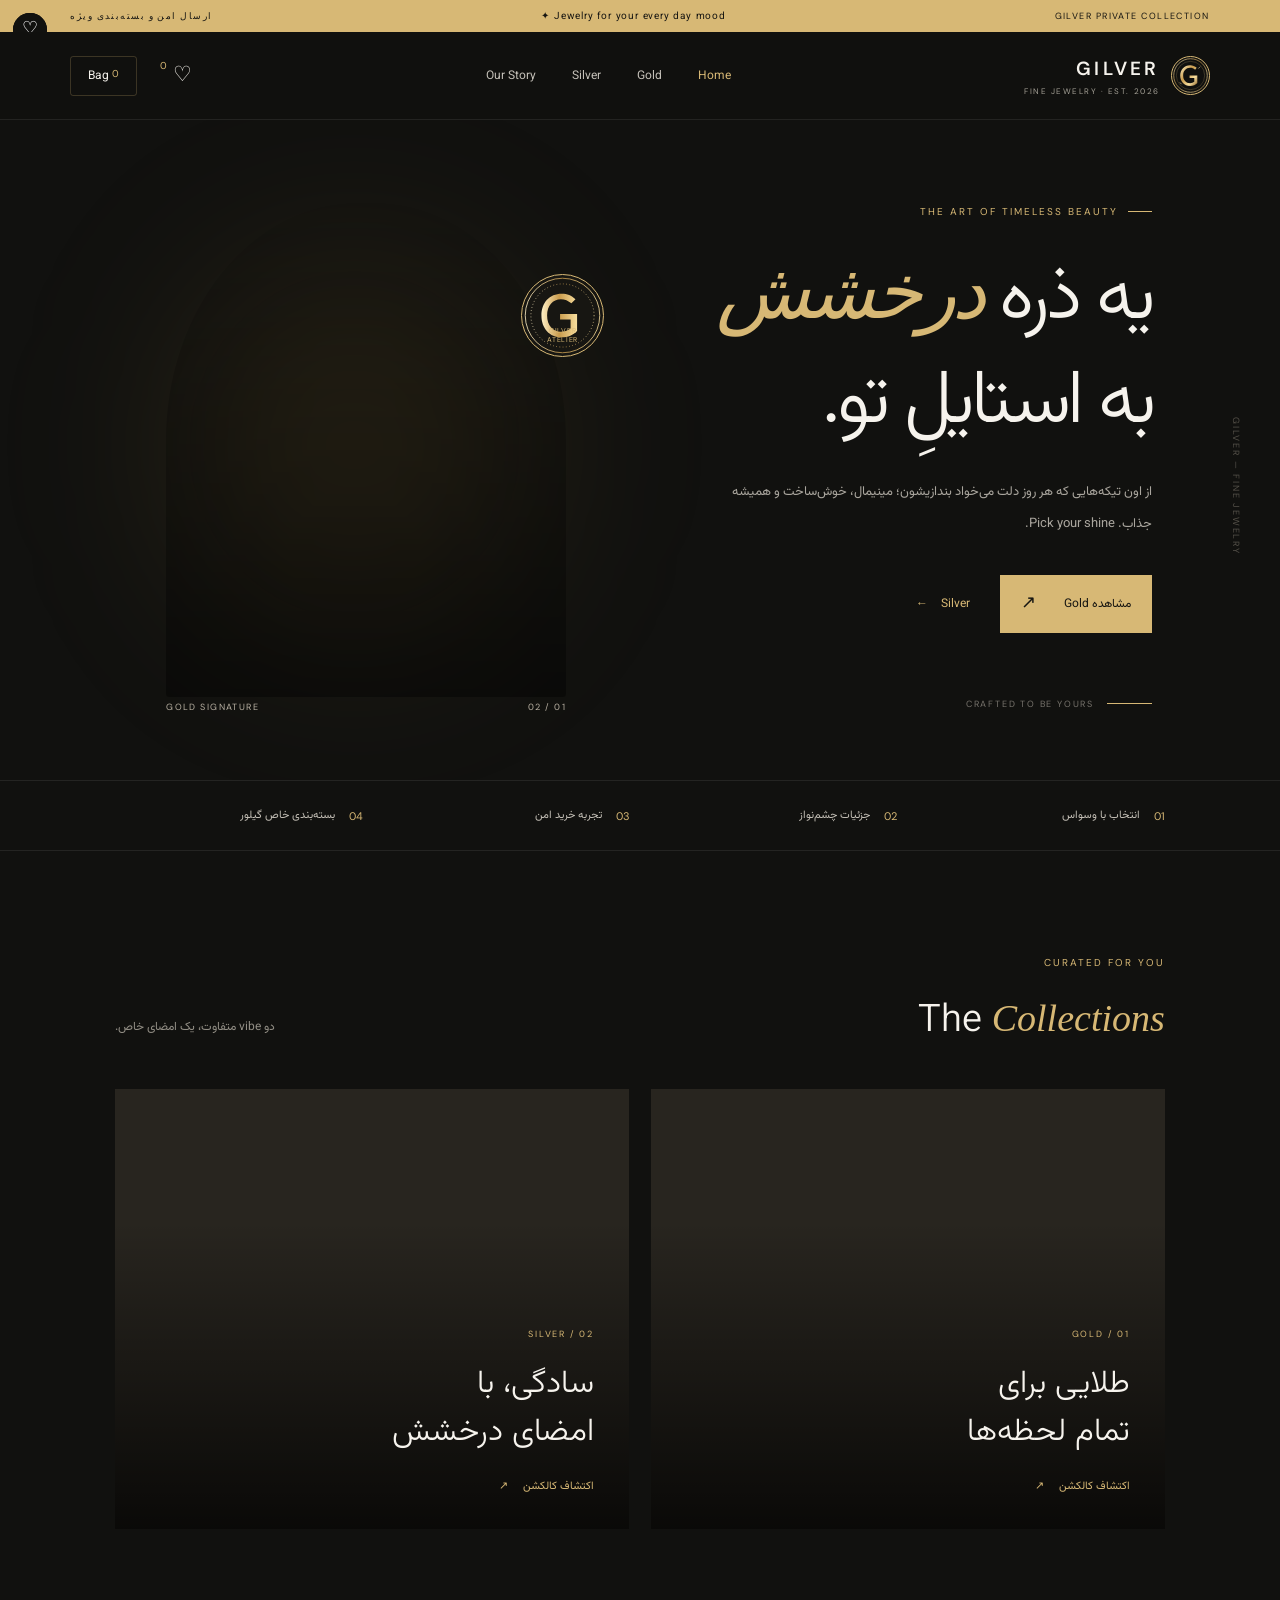
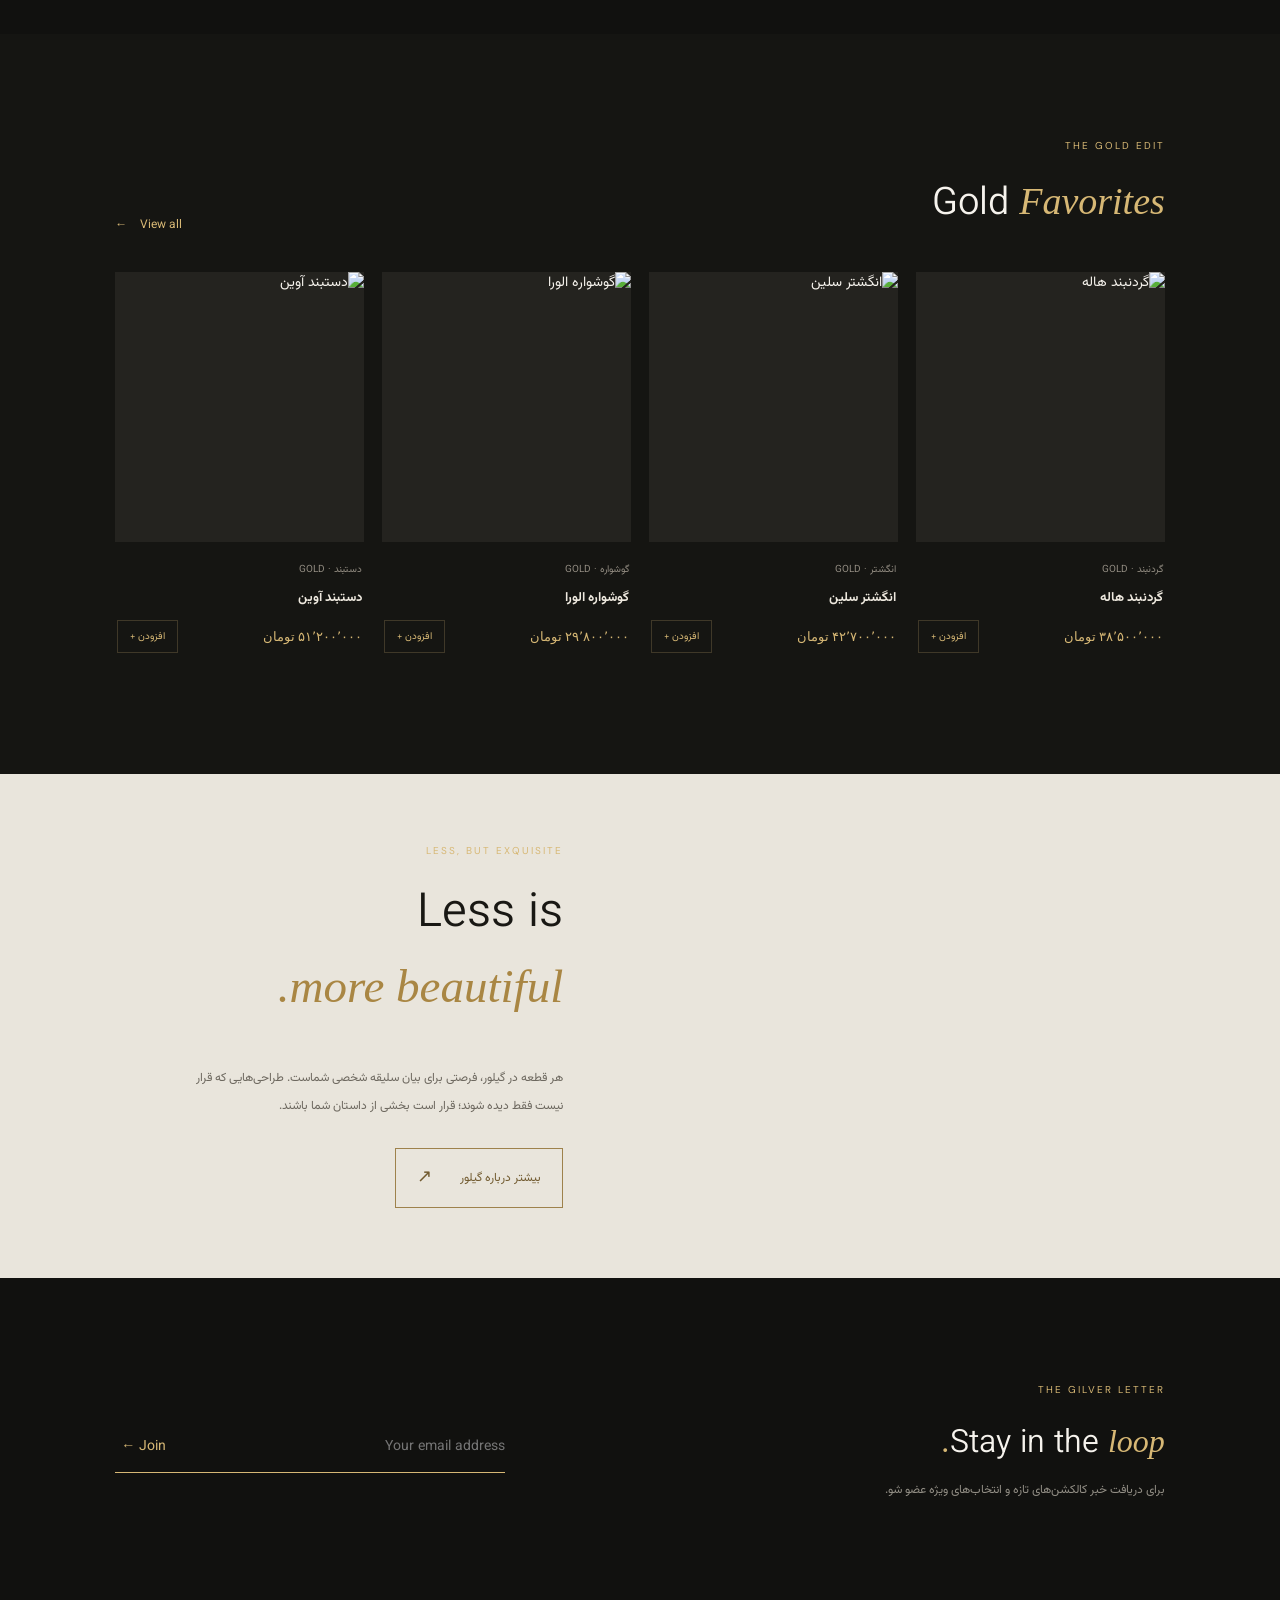
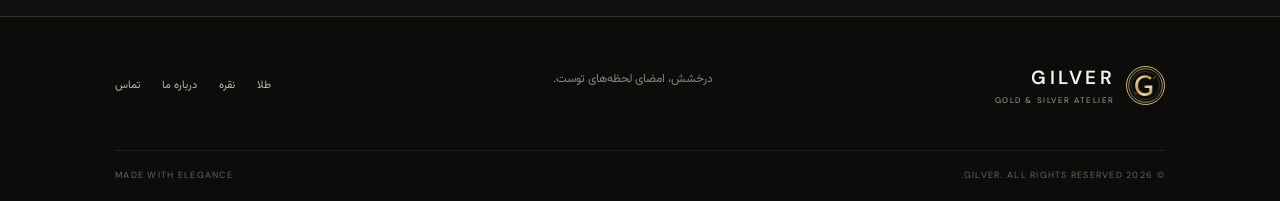
==== index.html @ 7a051d33 "Refresh GILVER UI with Apple-inspired bilingual design and custom SVG identity" ====
<!doctype html>
<html lang="fa" dir="rtl">
<head><meta charset="UTF-8"><meta name="viewport" content="width=device-width, initial-scale=1.0"><meta name="theme-color" content="#10100f"><title>GILVER — Luxury Jewelry</title><link rel="preconnect" href="https://fonts.googleapis.com"><link rel="preconnect" href="https://fonts.gstatic.com" crossorigin><link href="https://fonts.googleapis.com/css2?family=DM+Sans:wght@400;500;600;700&family=Vazirmatn:wght@300;400;500;600;700;800&display=swap" rel="stylesheet"><link rel="stylesheet" href="assets/css/style.css"><script defer src="assets/js/app.js"></script></head>
<body class="home-page">
<div class="announcement"><span>GILVER PRIVATE COLLECTION</span><span>Jewelry for your every day mood ✦</span><span>ارسال امن و بسته‌بندی ویژه</span></div>
<header class="site-header"><a class="brand" href="index.html"><span class="brand-mark" aria-label="Gilver emblem"><svg viewBox="0 0 64 64" role="img" aria-hidden="true"><defs><linearGradient id="g-metal" x1="0" y1="0" x2="1" y2="1"><stop offset="0" stop-color="#fff0c6"/><stop offset=".42" stop-color="#c99b4c"/><stop offset=".72" stop-color="#f8df9f"/><stop offset="1" stop-color="#8e6529"/></linearGradient></defs><circle cx="32" cy="32" r="29" fill="none" stroke="url(#g-metal)" stroke-width="1.15"/><circle cx="32" cy="32" r="24.5" fill="none" stroke="url(#g-metal)" stroke-width=".45" opacity=".8"/><path d="M42.7 18.7c-3.1-3.1-7-4.6-11.4-4.6-10 0-17.1 7.5-17.1 18s7.1 18 17.1 18c5.2 0 9.4-1.7 12.5-5.1V31.8H30.4v4.4h8.2v6.8c-2 1.6-4.4 2.4-7.2 2.4-7.1 0-12.1-5.4-12.1-13.3s5-13.4 12.1-13.4c3.2 0 6.1 1.1 8.5 3.4z" fill="url(#g-metal)"/><path d="M46 19.5l2.2-2.2M14 44.5l2.2 2.2" stroke="#f7e2b2" stroke-width="1" stroke-linecap="round"/></svg></span><span>GILVER<small>FINE JEWELRY · EST. 2026</small></span></a><button class="menu-toggle" aria-label="باز کردن منو" aria-expanded="false"><i></i><i></i></button><nav class="main-nav"><a class="active" href="index.html">Home</a><a href="gold.html">Gold</a><a href="silver.html">Silver</a><a href="about.html">Our Story</a></nav><div class="header-actions"><a class="icon-link" href="wishlist.html" aria-label="Saved">♡ <span class="count" data-wishlist-count>0</span></a><a class="bag-link" href="cart.html">Bag <span class="count" data-cart-count>0</span></a></div></header>
<main>
<section class="hero"><div class="hero-copy reveal"><p class="eyebrow"><span></span> THE ART OF TIMELESS BEAUTY</p><h1>یه ذره <em>درخشش</em><br>به استایلِ تو.</h1><p class="hero-lead">از اون تیکه‌هایی که هر روز دلت می‌خواد بندازیشون؛ مینیمال، خوش‌ساخت و همیشه جذاب. Pick your shine.</p><div class="hero-actions"><a class="button button-gold" href="gold.html">مشاهده Gold <span>↗</span></a><a class="text-link" href="silver.html">Silver <span>←</span></a></div><div class="hero-note"><span class="note-line"></span><span>CRAFTED TO BE YOURS</span></div></div><div class="hero-art"><div class="hero-glow"></div><div class="hero-image" role="img" aria-label="گردنبند طلای ظریف روی پس‌زمینه لوکس"></div><div class="hero-stamp"><svg viewBox="0 0 100 100" aria-hidden="true"><defs><linearGradient id="stampGold"><stop stop-color="#fff0c6"/><stop offset=".5" stop-color="#c99b4c"/><stop offset="1" stop-color="#f8df9f"/></linearGradient></defs><circle cx="50" cy="50" r="46" fill="none" stroke="url(#stampGold)"/><circle cx="50" cy="50" r="39" fill="none" stroke="url(#stampGold)" stroke-dasharray="1 3"/><path d="M66 30c-5-5-10-7-17-7-15 0-25 11-25 27s10 27 25 27c8 0 14-3 19-8V48H47v7h13v11c-4 3-8 4-12 4-10 0-17-8-17-20s7-20 17-20c5 0 9 2 13 5z" fill="url(#stampGold)"/></svg><small>GILVER<br>ATELIER</small></div><div class="hero-caption"><span>01 / 02</span><span>GOLD SIGNATURE</span></div></div><div class="hero-vertical">GILVER — FINE JEWELRY</div></section>
<section class="trust-strip"><div><b>01</b><span>انتخاب با وسواس</span></div><div><b>02</b><span>جزئیات چشم‌نواز</span></div><div><b>03</b><span>تجربه خرید امن</span></div><div><b>04</b><span>بسته‌بندی خاص گیلور</span></div></section>
<section class="section collection-section"><div class="section-heading reveal"><div><p class="eyebrow">CURATED FOR YOU</p><h2>The <em>Collections</em></h2></div><p>دو vibe متفاوت، یک امضای خاص.</p></div><div class="collection-grid"><a class="collection-card gold-card reveal" href="gold.html"><div class="collection-photo gold-photo"></div><div class="collection-overlay"><span>01 / GOLD</span><h3>طلایی برای<br>تمام لحظه‌ها</h3><b>اکتشاف کالکشن <i>↗</i></b></div></a><a class="collection-card silver-card reveal" href="silver.html"><div class="collection-photo silver-photo"></div><div class="collection-overlay"><span>02 / SILVER</span><h3>سادگی، با<br>امضای درخشش</h3><b>اکتشاف کالکشن <i>↗</i></b></div></a></div></section>
<section class="section featured-section"><div class="section-heading reveal"><div><p class="eyebrow">THE GOLD EDIT</p><h2>Gold <em>Favorites</em></h2></div><a class="text-link" href="gold.html">View all <span>←</span></a></div><div class="product-grid" data-featured-products></div></section>
<section class="editorial"><div class="editorial-image"></div><div class="editorial-copy reveal"><p class="eyebrow">LESS, BUT EXQUISITE</p><h2>Less is<br><em>more beautiful.</em></h2><p>هر قطعه در گیلور، فرصتی برای بیان سلیقه شخصی شماست. طراحی‌هایی که قرار نیست فقط دیده شوند؛ قرار است بخشی از داستان شما باشند.</p><a class="button button-outline" href="about.html">بیشتر درباره گیلور <span>↗</span></a></div></section>
<section class="newsletter section"><div><p class="eyebrow">THE GILVER LETTER</p><h2>Stay in the <em>loop.</em></h2><p>برای دریافت خبر کالکشن‌های تازه و انتخاب‌های ویژه عضو شو.</p></div><form class="newsletter-form"><input type="email" placeholder="Your email address" aria-label="ایمیل شما" required><button type="submit">Join <span>←</span></button></form></section>
</main><footer class="site-footer"><div class="footer-main"><a class="brand footer-brand" href="index.html"><span class="brand-mark" aria-label="Gilver emblem"><svg viewBox="0 0 64 64" role="img" aria-hidden="true"><defs><linearGradient id="g-metal" x1="0" y1="0" x2="1" y2="1"><stop offset="0" stop-color="#fff0c6"/><stop offset=".42" stop-color="#c99b4c"/><stop offset=".72" stop-color="#f8df9f"/><stop offset="1" stop-color="#8e6529"/></linearGradient></defs><circle cx="32" cy="32" r="29" fill="none" stroke="url(#g-metal)" stroke-width="1.15"/><circle cx="32" cy="32" r="24.5" fill="none" stroke="url(#g-metal)" stroke-width=".45" opacity=".8"/><path d="M42.7 18.7c-3.1-3.1-7-4.6-11.4-4.6-10 0-17.1 7.5-17.1 18s7.1 18 17.1 18c5.2 0 9.4-1.7 12.5-5.1V31.8H30.4v4.4h8.2v6.8c-2 1.6-4.4 2.4-7.2 2.4-7.1 0-12.1-5.4-12.1-13.3s5-13.4 12.1-13.4c3.2 0 6.1 1.1 8.5 3.4z" fill="url(#g-metal)"/><path d="M46 19.5l2.2-2.2M14 44.5l2.2 2.2" stroke="#f7e2b2" stroke-width="1" stroke-linecap="round"/></svg></span><span>GILVER<small>GOLD & SILVER ATELIER</small></span></a><p>درخشش، امضای لحظه‌های توست.</p><div class="footer-links"><a href="gold.html">طلا</a><a href="silver.html">نقره</a><a href="about.html">درباره ما</a><a href="contact.html">تماس</a></div></div><div class="footer-bottom"><span>© 2026 GILVER. ALL RIGHTS RESERVED.</span><span>MADE WITH ELEGANCE</span></div></footer><div class="toast" role="status" aria-live="polite"></div></body></html>
---- assets/css/style.css ----
:root{--ink:#11110f;--ink2:#1b1b18;--gold:#d7b875;--gold2:#f0dba8;--cream:#f6f3ed;--muted:#a5a197;--line:rgba(215,184,117,.22);--silver:#c6ccd1;--serif:Georgia,'Times New Roman',serif}*{box-sizing:border-box}html{scroll-behavior:smooth}body{margin:0;background:var(--ink);color:var(--cream);font-family:'Vazirmatn',sans-serif;font-size:14px;font-weight:400}a{color:inherit;text-decoration:none}button,input{font:inherit}.announcement{height:32px;background:#d7b875;color:#171612;display:flex;justify-content:space-between;align-items:center;padding:0 5.5%;font-size:10px;letter-spacing:.08em}.announcement span:first-child,.announcement span:last-child{font-family:'DM Sans',sans-serif;font-size:9px;letter-spacing:.16em}.site-header{height:88px;padding:0 5.5%;display:flex;align-items:center;justify-content:space-between;border-bottom:1px solid rgba(255,255,255,.08);position:relative;z-index:20;background:rgba(17,17,15,.92);backdrop-filter:blur(20px)}.brand{display:flex;align-items:center;gap:11px;font:600 19px 'DM Sans',sans-serif;letter-spacing:.17em}.brand small{display:block;font:8px 'DM Sans',sans-serif;letter-spacing:.19em;color:var(--muted);margin-top:5px}.brand-mark{width:39px;height:39px;border:1px solid var(--gold);display:grid;place-items:center;color:var(--gold);font:italic 27px var(--serif);border-radius:50%}.main-nav{display:flex;gap:36px;color:#c5c1b9;font-size:12px}.main-nav a{transition:.25s}.main-nav a:hover,.main-nav a.active{color:var(--gold)}.header-actions{display:flex;align-items:center;gap:23px;font-size:12px}.icon-link{font-size:21px}.count{font:10px 'DM Sans';color:var(--gold);vertical-align:top}.bag-link{border:1px solid var(--line);padding:10px 17px;border-radius:3px}.menu-toggle{display:none;background:none;border:0;color:white}.hero{min-height:660px;padding:70px 10% 55px;display:grid;grid-template-columns:1fr 1fr;align-items:center;gap:7%;position:relative;overflow:hidden}.hero-copy{max-width:490px;z-index:2}.eyebrow{font:10px 'DM Sans',sans-serif;letter-spacing:.2em;color:var(--gold);display:flex;align-items:center;gap:10px;margin:0 0 23px}.eyebrow span{width:24px;height:1px;background:var(--gold)}h1,h2,h3,p{margin-top:0}.hero h1{font-size:clamp(48px,6vw,82px);line-height:1.35;font-weight:300;letter-spacing:-.05em;margin:0 0 22px}.hero h1 em,h2 em{font-family:var(--serif);font-weight:400;color:var(--gold);font-style:italic}.hero-lead{color:#aaa69e;line-height:2.4;max-width:420px;font-size:13px}.hero-actions{display:flex;align-items:center;gap:30px;margin-top:35px}.button{display:inline-flex;align-items:center;gap:28px;padding:15px 21px;font-size:12px;transition:.3s}.button span{font-size:18px}.button-gold{background:var(--gold);color:#171612}.button-gold:hover{background:var(--gold2);transform:translateY(-3px)}.text-link{color:var(--gold);font-size:12px;display:inline-flex;gap:13px;align-items:center}.hero-note{display:flex;align-items:center;gap:13px;color:#77736c;font:9px 'DM Sans';letter-spacing:.2em;margin-top:65px}.note-line{width:45px;height:1px;background:var(--gold)}.hero-art{height:510px;position:relative}.hero-glow{position:absolute;width:75%;height:75%;border-radius:50%;background:rgba(192,151,75,.13);filter:blur(90px);top:10%;left:10%}.hero-image{position:absolute;inset:0 8% 3% 8%;background:linear-gradient(180deg,rgba(0,0,0,.05),rgba(0,0,0,.4)),url('https://images.unsplash.com/photo-1617038220319-276d3cfab638?auto=format&fit=crop&w=1100&q=88') center/cover;border-radius:48% 48% 3px 3px;filter:saturate(.8)}.hero-stamp{position:absolute;right:0;top:14%;width:83px;height:83px;border:1px solid var(--gold);border-radius:50%;display:grid;place-items:center;background:#171612;color:var(--gold);font:italic 30px var(--serif)}.hero-stamp small{font:7px 'DM Sans';letter-spacing:.1em;text-align:center;position:absolute;bottom:12px}.hero-caption{position:absolute;bottom:0;left:8%;right:8%;display:flex;justify-content:space-between;color:#b9b1a3;font:9px 'DM Sans';letter-spacing:.16em}.hero-vertical{position:absolute;right:3%;top:45%;writing-mode:vertical-rl;color:#555149;font:9px 'DM Sans';letter-spacing:.2em}.trust-strip{border-block:1px solid rgba(255,255,255,.08);display:grid;grid-template-columns:repeat(4,1fr);padding:26px 9%;gap:20px}.trust-strip div{display:flex;gap:14px;align-items:center;color:#c5c0b7;font-size:11px}.trust-strip b{font:11px 'DM Sans';color:var(--gold)}.section{padding:105px 9%}.section-heading{display:flex;align-items:end;justify-content:space-between;margin-bottom:38px}.section-heading h2,.newsletter h2{font-size:38px;font-weight:300;margin:0}.section-heading>p{color:#928e85;font-size:12px;max-width:310px;line-height:2}.collection-grid{display:grid;grid-template-columns:1fr 1fr;gap:22px}.collection-card{height:440px;position:relative;overflow:hidden;background:#28251f}.collection-photo{position:absolute;inset:0;transition:transform .8s}.gold-photo{background:linear-gradient(0deg,rgba(0,0,0,.75),transparent 70%),url('https://images.unsplash.com/photo-1611591437281-460bfbe1220a?auto=format&fit=crop&w=1000&q=85') center/cover}.silver-photo{background:linear-gradient(0deg,rgba(0,0,0,.75),transparent 70%),url('https://images.unsplash.com/photo-1611652022419-a9419f74343d?auto=format&fit=crop&w=1000&q=85') center/cover}.collection-card:hover .collection-photo{transform:scale(1.06)}.collection-overlay{position:absolute;inset:auto 35px 32px}.collection-overlay>span{font:9px 'DM Sans';letter-spacing:.2em;color:var(--gold)}.collection-overlay h3{font-size:32px;line-height:1.5;font-weight:300;margin:15px 0 19px}.collection-overlay b{font-size:11px;color:var(--gold);font-weight:400}.collection-overlay i{font-style:normal;margin-right:12px}.featured-section{background:#151512}.product-grid{display:grid;grid-template-columns:repeat(4,1fr);gap:18px}.product-card{min-width:0}.product-image-wrap{height:270px;position:relative;background:#24231f;overflow:hidden}.product-image{width:100%;height:100%;object-fit:cover;transition:transform .6s;display:block}.product-card:hover .product-image{transform:scale(1.06)}.product-wish{position:absolute;top:13px;left:13px;border:0;background:rgba(17,17,15,.75);color:white;width:34px;height:34px;border-radius:50%;font-size:18px;cursor:pointer}.product-wish.saved{color:var(--gold)}.product-info{padding:16px 2px}.product-category{color:#918b80;font-size:10px}.product-title{font-size:13px;margin:8px 0;color:#eee9df}.product-price{font:13px 'DM Sans';color:var(--gold)}.product-actions{display:flex;justify-content:space-between;align-items:center;margin-top:12px}.add-cart{border:1px solid var(--line);background:none;color:var(--gold);padding:8px 12px;font-size:10px;cursor:pointer}.add-cart:hover{background:var(--gold);color:#111}.editorial{display:grid;grid-template-columns:1fr 1fr;min-height:500px;background:#e9e5dc;color:#191814}.editorial-image{background:url('https://images.unsplash.com/photo-1605100804763-247f67b3557e?auto=format&fit=crop&w=1100&q=85') center/cover;min-height:500px}.editorial-copy{align-self:center;padding:70px 12%}.editorial-copy h2{font-size:47px;font-weight:300;line-height:1.5}.editorial-copy h2 em{color:#a98643}.editorial-copy>p:not(.eyebrow){color:#6d685f;line-height:2.3;font-size:12px;max-width:390px;margin-bottom:28px}.button-outline{border:1px solid #9e824c;color:#725b30}.newsletter{display:flex;justify-content:space-between;align-items:center;gap:40px}.newsletter h2{font-size:32px;margin-bottom:12px}.newsletter p:not(.eyebrow){color:#928e85;font-size:12px}.newsletter-form{display:flex;border-bottom:1px solid var(--gold);width:min(390px,100%)}.newsletter-form input{background:none;border:0;outline:0;color:white;padding:14px 0;flex:1;min-width:0}.newsletter-form button{border:0;background:none;color:var(--gold);cursor:pointer}.site-footer{padding:48px 9% 20px;background:#0c0c0b;border-top:1px solid var(--line)}.footer-main{display:flex;align-items:center;justify-content:space-between;padding-bottom:45px}.footer-main>p{color:#88847b;font-size:12px}.footer-links{display:flex;gap:22px;color:#bdb7ab;font-size:11px}.footer-bottom{border-top:1px solid rgba(255,255,255,.08);padding-top:18px;display:flex;justify-content:space-between;color:#68645d;font:9px 'DM Sans';letter-spacing:.14em}.page-hero{padding:85px 9% 70px;background:radial-gradient(ellipse at 80% 20%,rgba(193,154,82,.13),transparent 45%),#141411;border-bottom:1px solid var(--line)}.page-hero h1{font-size:clamp(42px,6vw,68px);font-weight:300;margin:0 0 15px}.page-hero h1 em{font-family:var(--serif);font-style:italic;color:var(--gold)}.page-hero p:last-child{color:#99948a;line-height:2;max-width:550px;font-size:12px}.catalog-toolbar{display:flex;justify-content:space-between;align-items:center;gap:20px;margin-bottom:28px}.filter-row{display:flex;gap:9px;flex-wrap:wrap}.filter-chip{border:1px solid rgba(255,255,255,.13);background:none;color:#aaa69e;padding:9px 16px;font-size:11px;cursor:pointer}.filter-chip.active,.filter-chip:hover{border-color:var(--gold);color:var(--gold)}.catalog-toolbar select{background:#1c1b17;border:1px solid var(--line);color:#ddd;padding:10px 14px}.catalog-grid{grid-template-columns:repeat(3,1fr);row-gap:35px}.catalog-grid .product-image-wrap{height:330px}.product-detail{display:grid;grid-template-columns:1.05fr .95fr;gap:8%;padding:75px 10%;align-items:center}.detail-image{height:560px;background:#24231f;overflow:hidden}.detail-image img{width:100%;height:100%;object-fit:cover}.detail-copy h1{font-size:38px;font-weight:300}.detail-copy>p{color:#aaa398;line-height:2.2}.detail-price{font:22px 'DM Sans';color:var(--gold);margin:25px 0}.detail-meta{border-block:1px solid var(--line);padding:18px 0;color:#a7a196;font-size:12px;line-height:2.4}.detail-buy{margin-top:25px}.empty-state{text-align:center;padding:70px 20px;color:#aaa}.empty-state h2{font-weight:300;color:var(--gold)}.about-layout,.contact-layout{display:grid;grid-template-columns:1fr 1fr;gap:8%;padding:85px 10%;align-items:center}.about-photo{height:480px;background:url('https://images.unsplash.com/photo-1605100804763-247f67b3557e?auto=format&fit=crop&w=1000&q=85') center/cover}.about-copy h2,.contact-copy h2{font-size:39px;font-weight:300;line-height:1.6}.about-copy p,.contact-copy p{color:#a39d92;line-height:2.4;font-size:12px}.contact-form{display:grid;gap:15px}.contact-form input,.contact-form textarea{background:#1d1c18;border:1px solid var(--line);padding:14px;color:white;outline:0}.contact-form textarea{min-height:130px;resize:vertical}.contact-form button{justify-content:center;border:0;cursor:pointer}.cart-list{display:grid;gap:14px}.cart-item{display:grid;grid-template-columns:90px 1fr auto;gap:18px;align-items:center;padding:15px;border-bottom:1px solid var(--line)}.cart-item img{width:90px;height:90px;object-fit:cover}.cart-item h3{font-size:13px;font-weight:400}.cart-item button{background:none;border:0;color:#c88f80;cursor:pointer}.cart-summary{margin-top:30px;padding:25px;border:1px solid var(--line);display:flex;justify-content:space-between;align-items:center}.toast{position:fixed;bottom:25px;left:25px;background:#e0c58c;color:#171612;padding:13px 20px;z-index:80;opacity:0;transform:translateY(15px);transition:.3s;pointer-events:none;font-size:12px}.toast.show{opacity:1;transform:translateY(0)}.reveal{opacity:0;transform:translateY(24px);transition:opacity .8s,transform .8s}.reveal.visible{opacity:1;transform:none}.muted{color:#969086}.gold-text{color:var(--gold)}@media(max-width:900px){.main-nav{gap:17px}.hero{padding-inline:7%;gap:3%}.product-grid{grid-template-columns:repeat(2,1fr)}.catalog-grid{grid-template-columns:repeat(2,1fr)}.trust-strip{padding-inline:5%}.section{padding:75px 6%}}@media(max-width:680px){.announcement{padding:0 4%;justify-content:center}.announcement span:first-child,.announcement span:last-child{display:none}.site-header{height:72px;padding:0 5%}.brand{font-size:16px}.brand-mark{width:34px;height:34px}.menu-toggle{display:flex;flex-direction:column;gap:6px;order:3;padding:10px}.menu-toggle i{width:22px;height:1px;background:var(--gold)}.main-nav{display:none;position:absolute;top:71px;right:0;left:0;background:#151512;padding:25px;flex-direction:column;gap:22px;border-bottom:1px solid var(--line)}.main-nav.open{display:flex}.header-actions{margin-right:auto;margin-left:12px;gap:12px}.bag-link{padding:8px 10px;font-size:10px}.hero{grid-template-columns:1fr;padding:60px 7% 40px;gap:35px}.hero h1{font-size:54px}.hero-art{height:380px;grid-row:1}.hero-copy{grid-row:2}.hero-note{margin-top:35px}.hero-vertical{display:none}.trust-strip{grid-template-columns:1fr 1fr;padding:22px 7%;gap:18px}.section{padding:70px 6%}.section-heading{align-items:start;gap:15px;flex-direction:column}.section-heading h2,.newsletter h2{font-size:30px}.collection-grid{grid-template-columns:1fr}.collection-card{height:390px}.product-grid,.catalog-grid{grid-template-columns:repeat(2,minmax(0,1fr));gap:12px}.product-image-wrap{height:190px}.catalog-grid .product-image-wrap{height:210px}.product-title{font-size:11px}.product-info{padding:12px 1px}.add-cart{padding:7px 8px}.editorial{grid-template-columns:1fr}.editorial-image{min-height:340px}.editorial-copy{padding:55px 8%}.editorial-copy h2{font-size:38px}.newsletter{align-items:start;flex-direction:column}.newsletter-form{width:100%}.footer-main{align-items:start;flex-direction:column;gap:22px}.footer-links{flex-wrap:wrap}.footer-bottom{gap:12px;font-size:8px}.page-hero{padding:65px 7% 45px}.page-hero h1{font-size:45px}.catalog-toolbar{align-items:start;flex-direction:column}.product-detail,.about-layout,.contact-layout{grid-template-columns:1fr;padding:45px 7%;gap:35px}.detail-image{height:390px}.detail-copy h1,.about-copy h2,.contact-copy h2{font-size:31px}.cart-summary{align-items:start;flex-direction:column;gap:18px}}@media(max-width:390px){.header-actions{gap:7px}.bag-link{font-size:9px}.product-grid,.catalog-grid{gap:9px}.product-image-wrap,.catalog-grid .product-image-wrap{height:165px}}
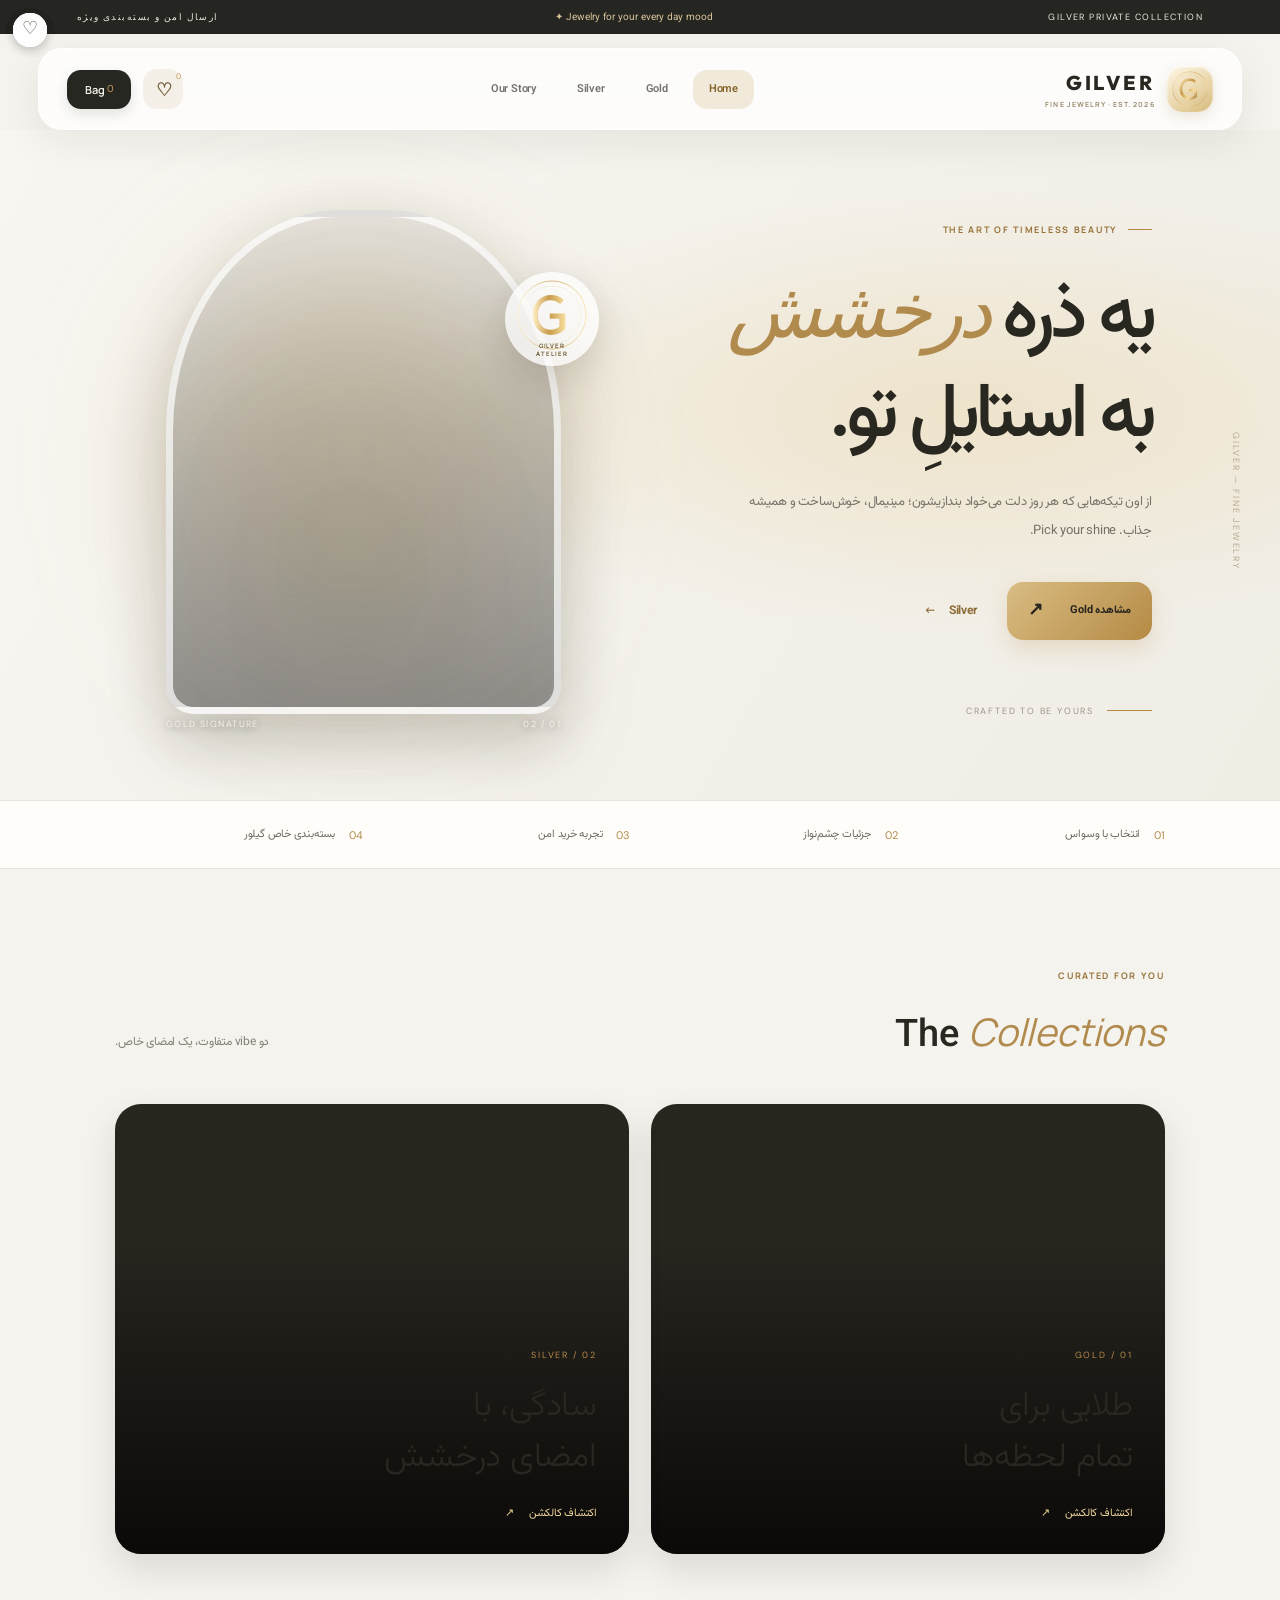
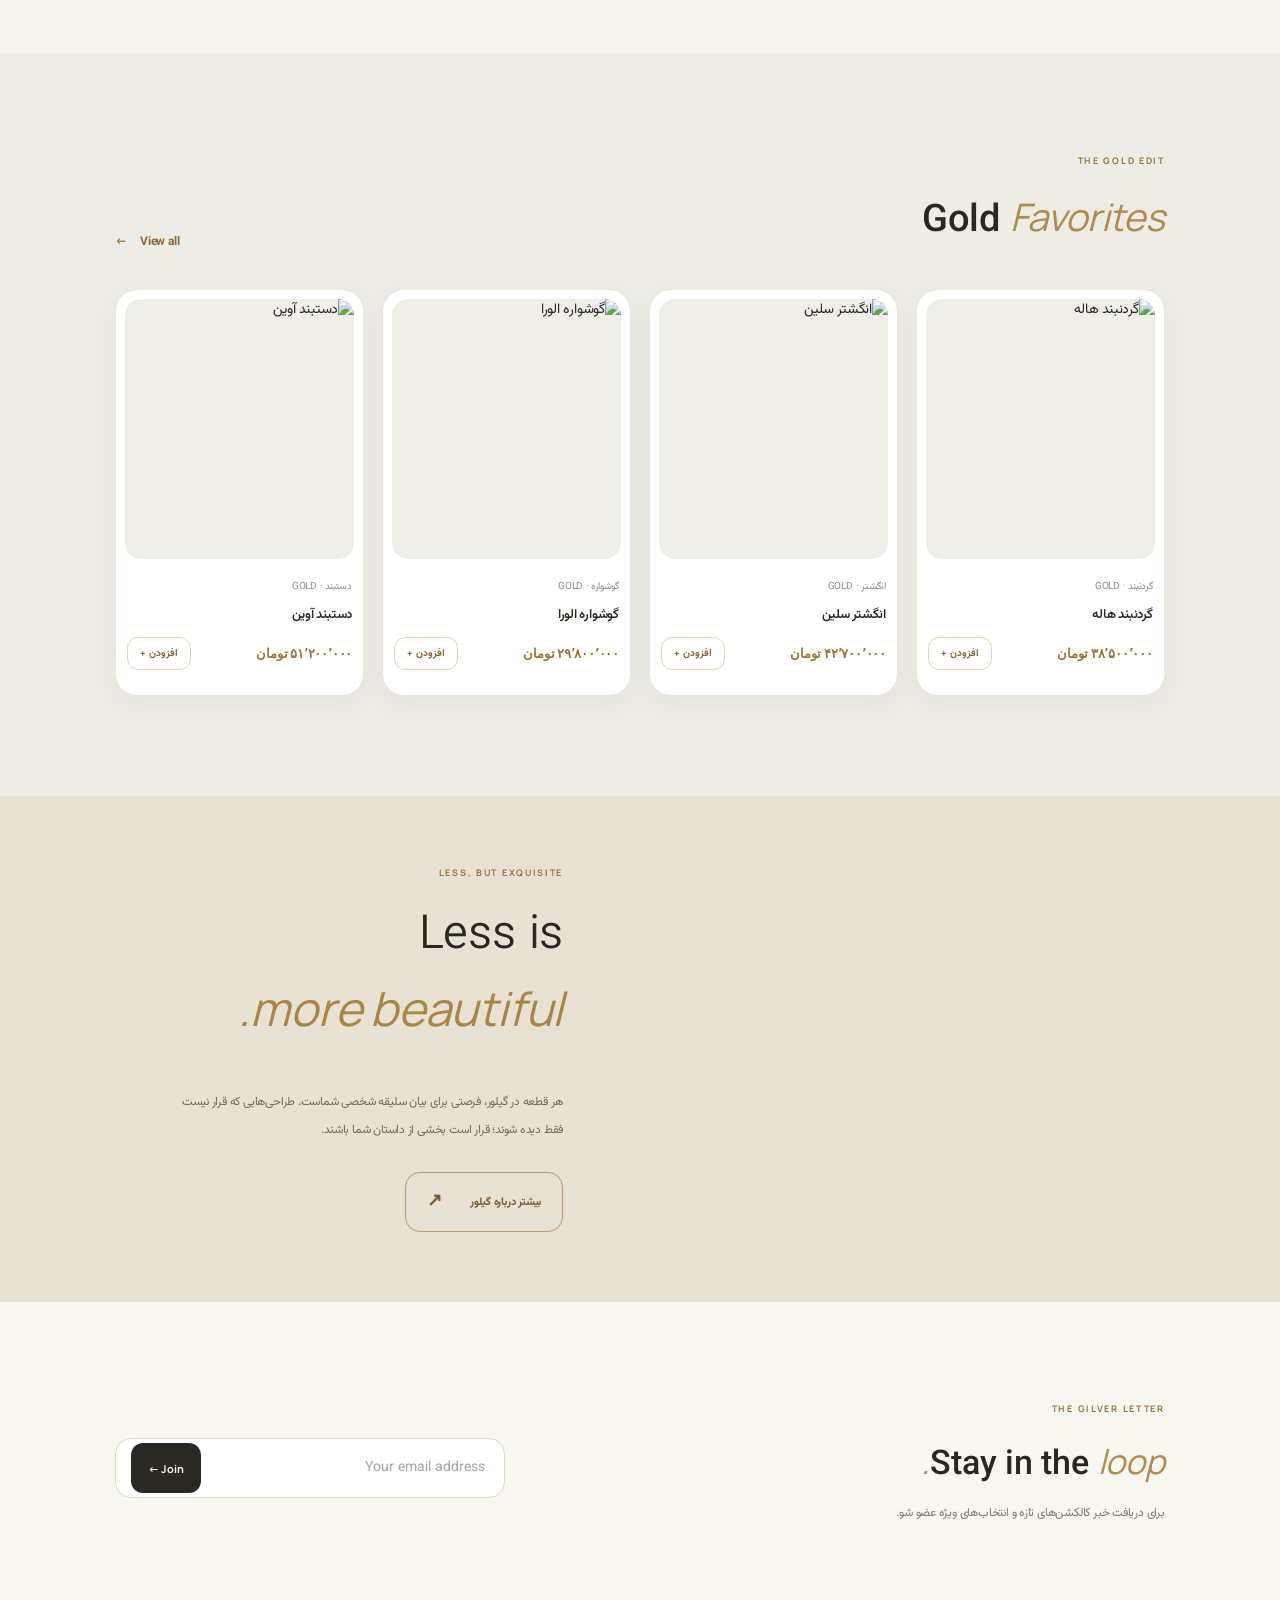
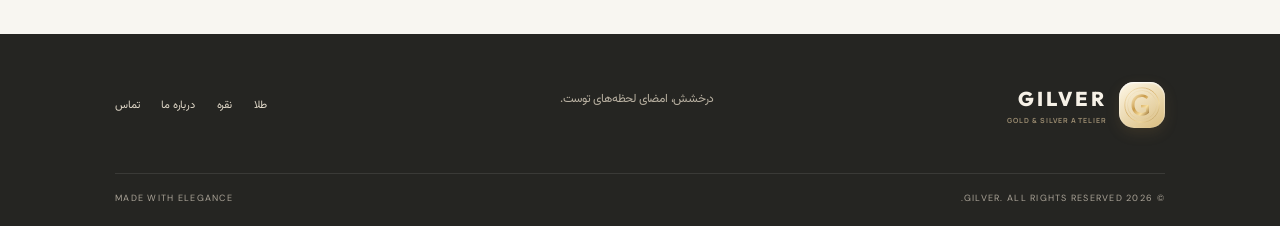
==== commit 881a2554: "Load Manrope and Outfit display fonts across GILVER pages" ====
--- a/index.html
+++ b/index.html
@@ -1,6 +1,6 @@
 <!doctype html>
 <html lang="fa" dir="rtl">
-<head><meta charset="UTF-8"><meta name="viewport" content="width=device-width, initial-scale=1.0"><meta name="theme-color" content="#10100f"><title>GILVER — Luxury Jewelry</title><link rel="preconnect" href="https://fonts.googleapis.com"><link rel="preconnect" href="https://fonts.gstatic.com" crossorigin><link href="https://fonts.googleapis.com/css2?family=DM+Sans:wght@400;500;600;700&family=Vazirmatn:wght@300;400;500;600;700;800&display=swap" rel="stylesheet"><link rel="stylesheet" href="assets/css/style.css"><script defer src="assets/js/app.js"></script></head>
+<head><meta charset="UTF-8"><meta name="viewport" content="width=device-width, initial-scale=1.0"><meta name="theme-color" content="#10100f"><title>GILVER — Luxury Jewelry</title><link rel="preconnect" href="https://fonts.googleapis.com"><link rel="preconnect" href="https://fonts.gstatic.com" crossorigin><link href="https://fonts.googleapis.com/css2?family=DM+Sans:wght@400;500;600;700&family=Manrope:wght@400;500;600;700;800&family=Outfit:wght@400;500;600;700;800&family=Vazirmatn:wght@300;400;500;600;700;800&display=swap" rel="stylesheet"><link rel="stylesheet" href="assets/css/style.css"><script defer src="assets/js/app.js"></script></head>
 <body class="home-page">
 <div class="announcement"><span>GILVER PRIVATE COLLECTION</span><span>Jewelry for your every day mood ✦</span><span>ارسال امن و بسته‌بندی ویژه</span></div>
 <header class="site-header"><a class="brand" href="index.html"><span class="brand-mark" aria-label="Gilver emblem"><svg viewBox="0 0 64 64" role="img" aria-hidden="true"><defs><linearGradient id="g-metal" x1="0" y1="0" x2="1" y2="1"><stop offset="0" stop-color="#fff0c6"/><stop offset=".42" stop-color="#c99b4c"/><stop offset=".72" stop-color="#f8df9f"/><stop offset="1" stop-color="#8e6529"/></linearGradient></defs><circle cx="32" cy="32" r="29" fill="none" stroke="url(#g-metal)" stroke-width="1.15"/><circle cx="32" cy="32" r="24.5" fill="none" stroke="url(#g-metal)" stroke-width=".45" opacity=".8"/><path d="M42.7 18.7c-3.1-3.1-7-4.6-11.4-4.6-10 0-17.1 7.5-17.1 18s7.1 18 17.1 18c5.2 0 9.4-1.7 12.5-5.1V31.8H30.4v4.4h8.2v6.8c-2 1.6-4.4 2.4-7.2 2.4-7.1 0-12.1-5.4-12.1-13.3s5-13.4 12.1-13.4c3.2 0 6.1 1.1 8.5 3.4z" fill="url(#g-metal)"/><path d="M46 19.5l2.2-2.2M14 44.5l2.2 2.2" stroke="#f7e2b2" stroke-width="1" stroke-linecap="round"/></svg></span><span>GILVER<small>FINE JEWELRY · EST. 2026</small></span></a><button class="menu-toggle" aria-label="باز کردن منو" aria-expanded="false"><i></i><i></i></button><nav class="main-nav"><a class="active" href="index.html">Home</a><a href="gold.html">Gold</a><a href="silver.html">Silver</a><a href="about.html">Our Story</a></nav><div class="header-actions"><a class="icon-link" href="wishlist.html" aria-label="Saved">♡ <span class="count" data-wishlist-count>0</span></a><a class="bag-link" href="cart.html">Bag <span class="count" data-cart-count>0</span></a></div></header>
--- a/assets/css/style.css
+++ b/assets/css/style.css
@@ -1 +1,117 @@
-:root{--ink:#11110f;--ink2:#1b1b18;--gold:#d7b875;--gold2:#f0dba8;--cream:#f6f3ed;--muted:#a5a197;--line:rgba(215,184,117,.22);--silver:#c6ccd1;--serif:Georgia,'Times New Roman',serif}*{box-sizing:border-box}html{scroll-behavior:smooth}body{margin:0;background:var(--ink);color:var(--cream);font-family:'Vazirmatn',sans-serif;font-size:14px;font-weight:400}a{color:inherit;text-decoration:none}button,input{font:inherit}.announcement{height:32px;background:#d7b875;color:#171612;display:flex;justify-content:space-between;align-items:center;padding:0 5.5%;font-size:10px;letter-spacing:.08em}.announcement span:first-child,.announcement span:last-child{font-family:'DM Sans',sans-serif;font-size:9px;letter-spacing:.16em}.site-header{height:88px;padding:0 5.5%;display:flex;align-items:center;justify-content:space-between;border-bottom:1px solid rgba(255,255,255,.08);position:relative;z-index:20;background:rgba(17,17,15,.92);backdrop-filter:blur(20px)}.brand{display:flex;align-items:center;gap:11px;font:600 19px 'DM Sans',sans-serif;letter-spacing:.17em}.brand small{display:block;font:8px 'DM Sans',sans-serif;letter-spacing:.19em;color:var(--muted);margin-top:5px}.brand-mark{width:39px;height:39px;border:1px solid var(--gold);display:grid;place-items:center;color:var(--gold);font:italic 27px var(--serif);border-radius:50%}.main-nav{display:flex;gap:36px;color:#c5c1b9;font-size:12px}.main-nav a{transition:.25s}.main-nav a:hover,.main-nav a.active{color:var(--gold)}.header-actions{display:flex;align-items:center;gap:23px;font-size:12px}.icon-link{font-size:21px}.count{font:10px 'DM Sans';color:var(--gold);vertical-align:top}.bag-link{border:1px solid var(--line);padding:10px 17px;border-radius:3px}.menu-toggle{display:none;background:none;border:0;color:white}.hero{min-height:660px;padding:70px 10% 55px;display:grid;grid-template-columns:1fr 1fr;align-items:center;gap:7%;position:relative;overflow:hidden}.hero-copy{max-width:490px;z-index:2}.eyebrow{font:10px 'DM Sans',sans-serif;letter-spacing:.2em;color:var(--gold);display:flex;align-items:center;gap:10px;margin:0 0 23px}.eyebrow span{width:24px;height:1px;background:var(--gold)}h1,h2,h3,p{margin-top:0}.hero h1{font-size:clamp(48px,6vw,82px);line-height:1.35;font-weight:300;letter-spacing:-.05em;margin:0 0 22px}.hero h1 em,h2 em{font-family:var(--serif);font-weight:400;color:var(--gold);font-style:italic}.hero-lead{color:#aaa69e;line-height:2.4;max-width:420px;font-size:13px}.hero-actions{display:flex;align-items:center;gap:30px;margin-top:35px}.button{display:inline-flex;align-items:center;gap:28px;padding:15px 21px;font-size:12px;transition:.3s}.button span{font-size:18px}.button-gold{background:var(--gold);color:#171612}.button-gold:hover{background:var(--gold2);transform:translateY(-3px)}.text-link{color:var(--gold);font-size:12px;display:inline-flex;gap:13px;align-items:center}.hero-note{display:flex;align-items:center;gap:13px;color:#77736c;font:9px 'DM Sans';letter-spacing:.2em;margin-top:65px}.note-line{width:45px;height:1px;background:var(--gold)}.hero-art{height:510px;position:relative}.hero-glow{position:absolute;width:75%;height:75%;border-radius:50%;background:rgba(192,151,75,.13);filter:blur(90px);top:10%;left:10%}.hero-image{position:absolute;inset:0 8% 3% 8%;background:linear-gradient(180deg,rgba(0,0,0,.05),rgba(0,0,0,.4)),url('https://images.unsplash.com/photo-1617038220319-276d3cfab638?auto=format&fit=crop&w=1100&q=88') center/cover;border-radius:48% 48% 3px 3px;filter:saturate(.8)}.hero-stamp{position:absolute;right:0;top:14%;width:83px;height:83px;border:1px solid var(--gold);border-radius:50%;display:grid;place-items:center;background:#171612;color:var(--gold);font:italic 30px var(--serif)}.hero-stamp small{font:7px 'DM Sans';letter-spacing:.1em;text-align:center;position:absolute;bottom:12px}.hero-caption{position:absolute;bottom:0;left:8%;right:8%;display:flex;justify-content:space-between;color:#b9b1a3;font:9px 'DM Sans';letter-spacing:.16em}.hero-vertical{position:absolute;right:3%;top:45%;writing-mode:vertical-rl;color:#555149;font:9px 'DM Sans';letter-spacing:.2em}.trust-strip{border-block:1px solid rgba(255,255,255,.08);display:grid;grid-template-columns:repeat(4,1fr);padding:26px 9%;gap:20px}.trust-strip div{display:flex;gap:14px;align-items:center;color:#c5c0b7;font-size:11px}.trust-strip b{font:11px 'DM Sans';color:var(--gold)}.section{padding:105px 9%}.section-heading{display:flex;align-items:end;justify-content:space-between;margin-bottom:38px}.section-heading h2,.newsletter h2{font-size:38px;font-weight:300;margin:0}.section-heading>p{color:#928e85;font-size:12px;max-width:310px;line-height:2}.collection-grid{display:grid;grid-template-columns:1fr 1fr;gap:22px}.collection-card{height:440px;position:relative;overflow:hidden;background:#28251f}.collection-photo{position:absolute;inset:0;transition:transform .8s}.gold-photo{background:linear-gradient(0deg,rgba(0,0,0,.75),transparent 70%),url('https://images.unsplash.com/photo-1611591437281-460bfbe1220a?auto=format&fit=crop&w=1000&q=85') center/cover}.silver-photo{background:linear-gradient(0deg,rgba(0,0,0,.75),transparent 70%),url('https://images.unsplash.com/photo-1611652022419-a9419f74343d?auto=format&fit=crop&w=1000&q=85') center/cover}.collection-card:hover .collection-photo{transform:scale(1.06)}.collection-overlay{position:absolute;inset:auto 35px 32px}.collection-overlay>span{font:9px 'DM Sans';letter-spacing:.2em;color:var(--gold)}.collection-overlay h3{font-size:32px;line-height:1.5;font-weight:300;margin:15px 0 19px}.collection-overlay b{font-size:11px;color:var(--gold);font-weight:400}.collection-overlay i{font-style:normal;margin-right:12px}.featured-section{background:#151512}.product-grid{display:grid;grid-template-columns:repeat(4,1fr);gap:18px}.product-card{min-width:0}.product-image-wrap{height:270px;position:relative;background:#24231f;overflow:hidden}.product-image{width:100%;height:100%;object-fit:cover;transition:transform .6s;display:block}.product-card:hover .product-image{transform:scale(1.06)}.product-wish{position:absolute;top:13px;left:13px;border:0;background:rgba(17,17,15,.75);color:white;width:34px;height:34px;border-radius:50%;font-size:18px;cursor:pointer}.product-wish.saved{color:var(--gold)}.product-info{padding:16px 2px}.product-category{color:#918b80;font-size:10px}.product-title{font-size:13px;margin:8px 0;color:#eee9df}.product-price{font:13px 'DM Sans';color:var(--gold)}.product-actions{display:flex;justify-content:space-between;align-items:center;margin-top:12px}.add-cart{border:1px solid var(--line);background:none;color:var(--gold);padding:8px 12px;font-size:10px;cursor:pointer}.add-cart:hover{background:var(--gold);color:#111}.editorial{display:grid;grid-template-columns:1fr 1fr;min-height:500px;background:#e9e5dc;color:#191814}.editorial-image{background:url('https://images.unsplash.com/photo-1605100804763-247f67b3557e?auto=format&fit=crop&w=1100&q=85') center/cover;min-height:500px}.editorial-copy{align-self:center;padding:70px 12%}.editorial-copy h2{font-size:47px;font-weight:300;line-height:1.5}.editorial-copy h2 em{color:#a98643}.editorial-copy>p:not(.eyebrow){color:#6d685f;line-height:2.3;font-size:12px;max-width:390px;margin-bottom:28px}.button-outline{border:1px solid #9e824c;color:#725b30}.newsletter{display:flex;justify-content:space-between;align-items:center;gap:40px}.newsletter h2{font-size:32px;margin-bottom:12px}.newsletter p:not(.eyebrow){color:#928e85;font-size:12px}.newsletter-form{display:flex;border-bottom:1px solid var(--gold);width:min(390px,100%)}.newsletter-form input{background:none;border:0;outline:0;color:white;padding:14px 0;flex:1;min-width:0}.newsletter-form button{border:0;background:none;color:var(--gold);cursor:pointer}.site-footer{padding:48px 9% 20px;background:#0c0c0b;border-top:1px solid var(--line)}.footer-main{display:flex;align-items:center;justify-content:space-between;padding-bottom:45px}.footer-main>p{color:#88847b;font-size:12px}.footer-links{display:flex;gap:22px;color:#bdb7ab;font-size:11px}.footer-bottom{border-top:1px solid rgba(255,255,255,.08);padding-top:18px;display:flex;justify-content:space-between;color:#68645d;font:9px 'DM Sans';letter-spacing:.14em}.page-hero{padding:85px 9% 70px;background:radial-gradient(ellipse at 80% 20%,rgba(193,154,82,.13),transparent 45%),#141411;border-bottom:1px solid var(--line)}.page-hero h1{font-size:clamp(42px,6vw,68px);font-weight:300;margin:0 0 15px}.page-hero h1 em{font-family:var(--serif);font-style:italic;color:var(--gold)}.page-hero p:last-child{color:#99948a;line-height:2;max-width:550px;font-size:12px}.catalog-toolbar{display:flex;justify-content:space-between;align-items:center;gap:20px;margin-bottom:28px}.filter-row{display:flex;gap:9px;flex-wrap:wrap}.filter-chip{border:1px solid rgba(255,255,255,.13);background:none;color:#aaa69e;padding:9px 16px;font-size:11px;cursor:pointer}.filter-chip.active,.filter-chip:hover{border-color:var(--gold);color:var(--gold)}.catalog-toolbar select{background:#1c1b17;border:1px solid var(--line);color:#ddd;padding:10px 14px}.catalog-grid{grid-template-columns:repeat(3,1fr);row-gap:35px}.catalog-grid .product-image-wrap{height:330px}.product-detail{display:grid;grid-template-columns:1.05fr .95fr;gap:8%;padding:75px 10%;align-items:center}.detail-image{height:560px;background:#24231f;overflow:hidden}.detail-image img{width:100%;height:100%;object-fit:cover}.detail-copy h1{font-size:38px;font-weight:300}.detail-copy>p{color:#aaa398;line-height:2.2}.detail-price{font:22px 'DM Sans';color:var(--gold);margin:25px 0}.detail-meta{border-block:1px solid var(--line);padding:18px 0;color:#a7a196;font-size:12px;line-height:2.4}.detail-buy{margin-top:25px}.empty-state{text-align:center;padding:70px 20px;color:#aaa}.empty-state h2{font-weight:300;color:var(--gold)}.about-layout,.contact-layout{display:grid;grid-template-columns:1fr 1fr;gap:8%;padding:85px 10%;align-items:center}.about-photo{height:480px;background:url('https://images.unsplash.com/photo-1605100804763-247f67b3557e?auto=format&fit=crop&w=1000&q=85') center/cover}.about-copy h2,.contact-copy h2{font-size:39px;font-weight:300;line-height:1.6}.about-copy p,.contact-copy p{color:#a39d92;line-height:2.4;font-size:12px}.contact-form{display:grid;gap:15px}.contact-form input,.contact-form textarea{background:#1d1c18;border:1px solid var(--line);padding:14px;color:white;outline:0}.contact-form textarea{min-height:130px;resize:vertical}.contact-form button{justify-content:center;border:0;cursor:pointer}.cart-list{display:grid;gap:14px}.cart-item{display:grid;grid-template-columns:90px 1fr auto;gap:18px;align-items:center;padding:15px;border-bottom:1px solid var(--line)}.cart-item img{width:90px;height:90px;object-fit:cover}.cart-item h3{font-size:13px;font-weight:400}.cart-item button{background:none;border:0;color:#c88f80;cursor:pointer}.cart-summary{margin-top:30px;padding:25px;border:1px solid var(--line);display:flex;justify-content:space-between;align-items:center}.toast{position:fixed;bottom:25px;left:25px;background:#e0c58c;color:#171612;padding:13px 20px;z-index:80;opacity:0;transform:translateY(15px);transition:.3s;pointer-events:none;font-size:12px}.toast.show{opacity:1;transform:translateY(0)}.reveal{opacity:0;transform:translateY(24px);transition:opacity .8s,transform .8s}.reveal.visible{opacity:1;transform:none}.muted{color:#969086}.gold-text{color:var(--gold)}@media(max-width:900px){.main-nav{gap:17px}.hero{padding-inline:7%;gap:3%}.product-grid{grid-template-columns:repeat(2,1fr)}.catalog-grid{grid-template-columns:repeat(2,1fr)}.trust-strip{padding-inline:5%}.section{padding:75px 6%}}@media(max-width:680px){.announcement{padding:0 4%;justify-content:center}.announcement span:first-child,.announcement span:last-child{display:none}.site-header{height:72px;padding:0 5%}.brand{font-size:16px}.brand-mark{width:34px;height:34px}.menu-toggle{display:flex;flex-direction:column;gap:6px;order:3;padding:10px}.menu-toggle i{width:22px;height:1px;background:var(--gold)}.main-nav{display:none;position:absolute;top:71px;right:0;left:0;background:#151512;padding:25px;flex-direction:column;gap:22px;border-bottom:1px solid var(--line)}.main-nav.open{display:flex}.header-actions{margin-right:auto;margin-left:12px;gap:12px}.bag-link{padding:8px 10px;font-size:10px}.hero{grid-template-columns:1fr;padding:60px 7% 40px;gap:35px}.hero h1{font-size:54px}.hero-art{height:380px;grid-row:1}.hero-copy{grid-row:2}.hero-note{margin-top:35px}.hero-vertical{display:none}.trust-strip{grid-template-columns:1fr 1fr;padding:22px 7%;gap:18px}.section{padding:70px 6%}.section-heading{align-items:start;gap:15px;flex-direction:column}.section-heading h2,.newsletter h2{font-size:30px}.collection-grid{grid-template-columns:1fr}.collection-card{height:390px}.product-grid,.catalog-grid{grid-template-columns:repeat(2,minmax(0,1fr));gap:12px}.product-image-wrap{height:190px}.catalog-grid .product-image-wrap{height:210px}.product-title{font-size:11px}.product-info{padding:12px 1px}.add-cart{padding:7px 8px}.editorial{grid-template-columns:1fr}.editorial-image{min-height:340px}.editorial-copy{padding:55px 8%}.editorial-copy h2{font-size:38px}.newsletter{align-items:start;flex-direction:column}.newsletter-form{width:100%}.footer-main{align-items:start;flex-direction:column;gap:22px}.footer-links{flex-wrap:wrap}.footer-bottom{gap:12px;font-size:8px}.page-hero{padding:65px 7% 45px}.page-hero h1{font-size:45px}.catalog-toolbar{align-items:start;flex-direction:column}.product-detail,.about-layout,.contact-layout{grid-template-columns:1fr;padding:45px 7%;gap:35px}.detail-image{height:390px}.detail-copy h1,.about-copy h2,.contact-copy h2{font-size:31px}.cart-summary{align-items:start;flex-direction:column;gap:18px}}@media(max-width:390px){.header-actions{gap:7px}.bag-link{font-size:9px}.product-grid,.catalog-grid{gap:9px}.product-image-wrap,.catalog-grid .product-image-wrap{height:165px}}+:root{--ink:#11110f;--ink2:#1b1b18;--gold:#d7b875;--gold2:#f0dba8;--cream:#f6f3ed;--muted:#a5a197;--line:rgba(215,184,117,.22);--silver:#c6ccd1;--serif:Georgia,'Times New Roman',serif}*{box-sizing:border-box}html{scroll-behavior:smooth}body{margin:0;background:var(--ink);color:var(--cream);font-family:'Vazirmatn',sans-serif;font-size:14px;font-weight:400}a{color:inherit;text-decoration:none}button,input{font:inherit}.announcement{height:32px;background:#d7b875;color:#171612;display:flex;justify-content:space-between;align-items:center;padding:0 5.5%;font-size:10px;letter-spacing:.08em}.announcement span:first-child,.announcement span:last-child{font-family:'DM Sans',sans-serif;font-size:9px;letter-spacing:.16em}.site-header{height:88px;padding:0 5.5%;display:flex;align-items:center;justify-content:space-between;border-bottom:1px solid rgba(255,255,255,.08);position:relative;z-index:20;background:rgba(17,17,15,.92);backdrop-filter:blur(20px)}.brand{display:flex;align-items:center;gap:11px;font:600 19px 'DM Sans',sans-serif;letter-spacing:.17em}.brand small{display:block;font:8px 'DM Sans',sans-serif;letter-spacing:.19em;color:var(--muted);margin-top:5px}.brand-mark{width:39px;height:39px;border:1px solid var(--gold);display:grid;place-items:center;color:var(--gold);font:italic 27px var(--serif);border-radius:50%}.main-nav{display:flex;gap:36px;color:#c5c1b9;font-size:12px}.main-nav a{transition:.25s}.main-nav a:hover,.main-nav a.active{color:var(--gold)}.header-actions{display:flex;align-items:center;gap:23px;font-size:12px}.icon-link{font-size:21px}.count{font:10px 'DM Sans';color:var(--gold);vertical-align:top}.bag-link{border:1px solid var(--line);padding:10px 17px;border-radius:3px}.menu-toggle{display:none;background:none;border:0;color:white}.hero{min-height:660px;padding:70px 10% 55px;display:grid;grid-template-columns:1fr 1fr;align-items:center;gap:7%;position:relative;overflow:hidden}.hero-copy{max-width:490px;z-index:2}.eyebrow{font:10px 'DM Sans',sans-serif;letter-spacing:.2em;color:var(--gold);display:flex;align-items:center;gap:10px;margin:0 0 23px}.eyebrow span{width:24px;height:1px;background:var(--gold)}h1,h2,h3,p{margin-top:0}.hero h1{font-size:clamp(48px,6vw,82px);line-height:1.35;font-weight:300;letter-spacing:-.05em;margin:0 0 22px}.hero h1 em,h2 em{font-family:var(--serif);font-weight:400;color:var(--gold);font-style:italic}.hero-lead{color:#aaa69e;line-height:2.4;max-width:420px;font-size:13px}.hero-actions{display:flex;align-items:center;gap:30px;margin-top:35px}.button{display:inline-flex;align-items:center;gap:28px;padding:15px 21px;font-size:12px;transition:.3s}.button span{font-size:18px}.button-gold{background:var(--gold);color:#171612}.button-gold:hover{background:var(--gold2);transform:translateY(-3px)}.text-link{color:var(--gold);font-size:12px;display:inline-flex;gap:13px;align-items:center}.hero-note{display:flex;align-items:center;gap:13px;color:#77736c;font:9px 'DM Sans';letter-spacing:.2em;margin-top:65px}.note-line{width:45px;height:1px;background:var(--gold)}.hero-art{height:510px;position:relative}.hero-glow{position:absolute;width:75%;height:75%;border-radius:50%;background:rgba(192,151,75,.13);filter:blur(90px);top:10%;left:10%}.hero-image{position:absolute;inset:0 8% 3% 8%;background:linear-gradient(180deg,rgba(0,0,0,.05),rgba(0,0,0,.4)),url('https://images.unsplash.com/photo-1617038220319-276d3cfab638?auto=format&fit=crop&w=1100&q=88') center/cover;border-radius:48% 48% 3px 3px;filter:saturate(.8)}.hero-stamp{position:absolute;right:0;top:14%;width:83px;height:83px;border:1px solid var(--gold);border-radius:50%;display:grid;place-items:center;background:#171612;color:var(--gold);font:italic 30px var(--serif)}.hero-stamp small{font:7px 'DM Sans';letter-spacing:.1em;text-align:center;position:absolute;bottom:12px}.hero-caption{position:absolute;bottom:0;left:8%;right:8%;display:flex;justify-content:space-between;color:#b9b1a3;font:9px 'DM Sans';letter-spacing:.16em}.hero-vertical{position:absolute;right:3%;top:45%;writing-mode:vertical-rl;color:#555149;font:9px 'DM Sans';letter-spacing:.2em}.trust-strip{border-block:1px solid rgba(255,255,255,.08);display:grid;grid-template-columns:repeat(4,1fr);padding:26px 9%;gap:20px}.trust-strip div{display:flex;gap:14px;align-items:center;color:#c5c0b7;font-size:11px}.trust-strip b{font:11px 'DM Sans';color:var(--gold)}.section{padding:105px 9%}.section-heading{display:flex;align-items:end;justify-content:space-between;margin-bottom:38px}.section-heading h2,.newsletter h2{font-size:38px;font-weight:300;margin:0}.section-heading>p{color:#928e85;font-size:12px;max-width:310px;line-height:2}.collection-grid{display:grid;grid-template-columns:1fr 1fr;gap:22px}.collection-card{height:440px;position:relative;overflow:hidden;background:#28251f}.collection-photo{position:absolute;inset:0;transition:transform .8s}.gold-photo{background:linear-gradient(0deg,rgba(0,0,0,.75),transparent 70%),url('https://images.unsplash.com/photo-1611591437281-460bfbe1220a?auto=format&fit=crop&w=1000&q=85') center/cover}.silver-photo{background:linear-gradient(0deg,rgba(0,0,0,.75),transparent 70%),url('https://images.unsplash.com/photo-1611652022419-a9419f74343d?auto=format&fit=crop&w=1000&q=85') center/cover}.collection-card:hover .collection-photo{transform:scale(1.06)}.collection-overlay{position:absolute;inset:auto 35px 32px}.collection-overlay>span{font:9px 'DM Sans';letter-spacing:.2em;color:var(--gold)}.collection-overlay h3{font-size:32px;line-height:1.5;font-weight:300;margin:15px 0 19px}.collection-overlay b{font-size:11px;color:var(--gold);font-weight:400}.collection-overlay i{font-style:normal;margin-right:12px}.featured-section{background:#151512}.product-grid{display:grid;grid-template-columns:repeat(4,1fr);gap:18px}.product-card{min-width:0}.product-image-wrap{height:270px;position:relative;background:#24231f;overflow:hidden}.product-image{width:100%;height:100%;object-fit:cover;transition:transform .6s;display:block}.product-card:hover .product-image{transform:scale(1.06)}.product-wish{position:absolute;top:13px;left:13px;border:0;background:rgba(17,17,15,.75);color:white;width:34px;height:34px;border-radius:50%;font-size:18px;cursor:pointer}.product-wish.saved{color:var(--gold)}.product-info{padding:16px 2px}.product-category{color:#918b80;font-size:10px}.product-title{font-size:13px;margin:8px 0;color:#eee9df}.product-price{font:13px 'DM Sans';color:var(--gold)}.product-actions{display:flex;justify-content:space-between;align-items:center;margin-top:12px}.add-cart{border:1px solid var(--line);background:none;color:var(--gold);padding:8px 12px;font-size:10px;cursor:pointer}.add-cart:hover{background:var(--gold);color:#111}.editorial{display:grid;grid-template-columns:1fr 1fr;min-height:500px;background:#e9e5dc;color:#191814}.editorial-image{background:url('https://images.unsplash.com/photo-1605100804763-247f67b3557e?auto=format&fit=crop&w=1100&q=85') center/cover;min-height:500px}.editorial-copy{align-self:center;padding:70px 12%}.editorial-copy h2{font-size:47px;font-weight:300;line-height:1.5}.editorial-copy h2 em{color:#a98643}.editorial-copy>p:not(.eyebrow){color:#6d685f;line-height:2.3;font-size:12px;max-width:390px;margin-bottom:28px}.button-outline{border:1px solid #9e824c;color:#725b30}.newsletter{display:flex;justify-content:space-between;align-items:center;gap:40px}.newsletter h2{font-size:32px;margin-bottom:12px}.newsletter p:not(.eyebrow){color:#928e85;font-size:12px}.newsletter-form{display:flex;border-bottom:1px solid var(--gold);width:min(390px,100%)}.newsletter-form input{background:none;border:0;outline:0;color:white;padding:14px 0;flex:1;min-width:0}.newsletter-form button{border:0;background:none;color:var(--gold);cursor:pointer}.site-footer{padding:48px 9% 20px;background:#0c0c0b;border-top:1px solid var(--line)}.footer-main{display:flex;align-items:center;justify-content:space-between;padding-bottom:45px}.footer-main>p{color:#88847b;font-size:12px}.footer-links{display:flex;gap:22px;color:#bdb7ab;font-size:11px}.footer-bottom{border-top:1px solid rgba(255,255,255,.08);padding-top:18px;display:flex;justify-content:space-between;color:#68645d;font:9px 'DM Sans';letter-spacing:.14em}.page-hero{padding:85px 9% 70px;background:radial-gradient(ellipse at 80% 20%,rgba(193,154,82,.13),transparent 45%),#141411;border-bottom:1px solid var(--line)}.page-hero h1{font-size:clamp(42px,6vw,68px);font-weight:300;margin:0 0 15px}.page-hero h1 em{font-family:var(--serif);font-style:italic;color:var(--gold)}.page-hero p:last-child{color:#99948a;line-height:2;max-width:550px;font-size:12px}.catalog-toolbar{display:flex;justify-content:space-between;align-items:center;gap:20px;margin-bottom:28px}.filter-row{display:flex;gap:9px;flex-wrap:wrap}.filter-chip{border:1px solid rgba(255,255,255,.13);background:none;color:#aaa69e;padding:9px 16px;font-size:11px;cursor:pointer}.filter-chip.active,.filter-chip:hover{border-color:var(--gold);color:var(--gold)}.catalog-toolbar select{background:#1c1b17;border:1px solid var(--line);color:#ddd;padding:10px 14px}.catalog-grid{grid-template-columns:repeat(3,1fr);row-gap:35px}.catalog-grid .product-image-wrap{height:330px}.product-detail{display:grid;grid-template-columns:1.05fr .95fr;gap:8%;padding:75px 10%;align-items:center}.detail-image{height:560px;background:#24231f;overflow:hidden}.detail-image img{width:100%;height:100%;object-fit:cover}.detail-copy h1{font-size:38px;font-weight:300}.detail-copy>p{color:#aaa398;line-height:2.2}.detail-price{font:22px 'DM Sans';color:var(--gold);margin:25px 0}.detail-meta{border-block:1px solid var(--line);padding:18px 0;color:#a7a196;font-size:12px;line-height:2.4}.detail-buy{margin-top:25px}.empty-state{text-align:center;padding:70px 20px;color:#aaa}.empty-state h2{font-weight:300;color:var(--gold)}.about-layout,.contact-layout{display:grid;grid-template-columns:1fr 1fr;gap:8%;padding:85px 10%;align-items:center}.about-photo{height:480px;background:url('https://images.unsplash.com/photo-1605100804763-247f67b3557e?auto=format&fit=crop&w=1000&q=85') center/cover}.about-copy h2,.contact-copy h2{font-size:39px;font-weight:300;line-height:1.6}.about-copy p,.contact-copy p{color:#a39d92;line-height:2.4;font-size:12px}.contact-form{display:grid;gap:15px}.contact-form input,.contact-form textarea{background:#1d1c18;border:1px solid var(--line);padding:14px;color:white;outline:0}.contact-form textarea{min-height:130px;resize:vertical}.contact-form button{justify-content:center;border:0;cursor:pointer}.cart-list{display:grid;gap:14px}.cart-item{display:grid;grid-template-columns:90px 1fr auto;gap:18px;align-items:center;padding:15px;border-bottom:1px solid var(--line)}.cart-item img{width:90px;height:90px;object-fit:cover}.cart-item h3{font-size:13px;font-weight:400}.cart-item button{background:none;border:0;color:#c88f80;cursor:pointer}.cart-summary{margin-top:30px;padding:25px;border:1px solid var(--line);display:flex;justify-content:space-between;align-items:center}.toast{position:fixed;bottom:25px;left:25px;background:#e0c58c;color:#171612;padding:13px 20px;z-index:80;opacity:0;transform:translateY(15px);transition:.3s;pointer-events:none;font-size:12px}.toast.show{opacity:1;transform:translateY(0)}.reveal{opacity:0;transform:translateY(24px);transition:opacity .8s,transform .8s}.reveal.visible{opacity:1;transform:none}.muted{color:#969086}.gold-text{color:var(--gold)}@media(max-width:900px){.main-nav{gap:17px}.hero{padding-inline:7%;gap:3%}.product-grid{grid-template-columns:repeat(2,1fr)}.catalog-grid{grid-template-columns:repeat(2,1fr)}.trust-strip{padding-inline:5%}.section{padding:75px 6%}}@media(max-width:680px){.announcement{padding:0 4%;justify-content:center}.announcement span:first-child,.announcement span:last-child{display:none}.site-header{height:72px;padding:0 5%}.brand{font-size:16px}.brand-mark{width:34px;height:34px}.menu-toggle{display:flex;flex-direction:column;gap:6px;order:3;padding:10px}.menu-toggle i{width:22px;height:1px;background:var(--gold)}.main-nav{display:none;position:absolute;top:71px;right:0;left:0;background:#151512;padding:25px;flex-direction:column;gap:22px;border-bottom:1px solid var(--line)}.main-nav.open{display:flex}.header-actions{margin-right:auto;margin-left:12px;gap:12px}.bag-link{padding:8px 10px;font-size:10px}.hero{grid-template-columns:1fr;padding:60px 7% 40px;gap:35px}.hero h1{font-size:54px}.hero-art{height:380px;grid-row:1}.hero-copy{grid-row:2}.hero-note{margin-top:35px}.hero-vertical{display:none}.trust-strip{grid-template-columns:1fr 1fr;padding:22px 7%;gap:18px}.section{padding:70px 6%}.section-heading{align-items:start;gap:15px;flex-direction:column}.section-heading h2,.newsletter h2{font-size:30px}.collection-grid{grid-template-columns:1fr}.collection-card{height:390px}.product-grid,.catalog-grid{grid-template-columns:repeat(2,minmax(0,1fr));gap:12px}.product-image-wrap{height:190px}.catalog-grid .product-image-wrap{height:210px}.product-title{font-size:11px}.product-info{padding:12px 1px}.add-cart{padding:7px 8px}.editorial{grid-template-columns:1fr}.editorial-image{min-height:340px}.editorial-copy{padding:55px 8%}.editorial-copy h2{font-size:38px}.newsletter{align-items:start;flex-direction:column}.newsletter-form{width:100%}.footer-main{align-items:start;flex-direction:column;gap:22px}.footer-links{flex-wrap:wrap}.footer-bottom{gap:12px;font-size:8px}.page-hero{padding:65px 7% 45px}.page-hero h1{font-size:45px}.catalog-toolbar{align-items:start;flex-direction:column}.product-detail,.about-layout,.contact-layout{grid-template-columns:1fr;padding:45px 7%;gap:35px}.detail-image{height:390px}.detail-copy h1,.about-copy h2,.contact-copy h2{font-size:31px}.cart-summary{align-items:start;flex-direction:column;gap:18px}}@media(max-width:390px){.header-actions{gap:7px}.bag-link{font-size:9px}.product-grid,.catalog-grid{gap:9px}.product-image-wrap,.catalog-grid .product-image-wrap{height:165px}}
+
+/* GILVER / iOS-inspired visual refresh */
+@import url('https://fonts.googleapis.com/css2?family=DM+Sans:wght@400;500;600;700&family=Manrope:wght@400;500;600;700;800&family=Outfit:wght@400;500;600;700;800&display=swap');
+:root{--ink:#242321;--ink2:#302e29;--gold:#b58a45;--gold2:#e2c486;--cream:#f8f6f1;--muted:#817d75;--line:rgba(157,123,64,.2);--silver:#aeb8c0;--serif:'Manrope',Georgia,serif;--glass:rgba(255,255,255,.68)}
+body{background:#f5f3ee;color:#282722;font-family:'Vazirmatn','Manrope',sans-serif;letter-spacing:-.015em}
+.announcement{height:34px;background:#252522;color:#eee9df;padding-inline:6%;font:10px 'Manrope',sans-serif;letter-spacing:.1em}
+.announcement span:nth-child(2){font-family:'Vazirmatn',sans-serif;letter-spacing:0;color:#d8c49b}
+.site-header{height:82px;margin:14px auto 0;width:min(94%,1440px);padding:0 28px;border:1px solid rgba(255,255,255,.8);border-radius:24px;background:rgba(255,255,255,.76);box-shadow:0 12px 40px rgba(35,31,22,.07);backdrop-filter:blur(28px);-webkit-backdrop-filter:blur(28px);color:#25241f}
+.brand{font:800 20px 'Outfit','Manrope',sans-serif;letter-spacing:.14em;color:#292720;gap:12px}
+.brand small{font:700 7px 'Manrope',sans-serif;letter-spacing:.15em;color:#9a8b70}
+.brand-mark{width:46px;height:46px;border:0;border-radius:15px;background:linear-gradient(145deg,#fff9e9,#d8bb7c);box-shadow:inset 0 1px 2px #fff,0 5px 14px rgba(157,123,64,.18);overflow:hidden}
+.brand-mark svg{width:100%;height:100%;display:block;padding:4px}
+.main-nav{gap:9px;color:#77736c;font:600 11px 'Vazirmatn',sans-serif}
+.main-nav a{padding:11px 16px;border-radius:14px}
+.main-nav a:hover,.main-nav a.active{background:#f1eadb;color:#87652e}
+.header-actions{gap:12px;font:600 11px 'Manrope',sans-serif}
+.icon-link{font-size:18px;color:#75613e;background:#f4f0e8;width:40px;height:40px;border-radius:14px;display:grid;place-items:center;position:relative}
+.icon-link .count{position:absolute;top:2px;right:3px;font-size:8px}
+.bag-link{border:0;border-radius:14px;padding:12px 18px;background:#272722;color:#f8f4eb;box-shadow:0 5px 12px #26241d20}
+.count{color:#c39b58}
+.hero{min-height:670px;padding:70px 10% 60px;gap:8%;background:radial-gradient(ellipse at 75% 42%,#eee3cb 0,transparent 40%),linear-gradient(120deg,#f8f6f1,#f0ede5)}
+.hero-copy{max-width:520px}
+.eyebrow{font:700 9px 'Manrope',sans-serif;letter-spacing:.19em;color:#98733b}
+.hero h1{font-size:clamp(52px,6vw,86px);line-height:1.28;color:#282720;font-weight:500;letter-spacing:-.065em}
+.hero h1 em,h2 em{color:#b18a4d}
+.hero-lead{color:#77736a;line-height:2.25;font-size:13px;max-width:430px}
+.button{border-radius:16px;padding:15px 21px;font-weight:700;font-size:11px}
+.button-gold{background:linear-gradient(135deg,#d9bd83,#b58a45);color:#27241e;box-shadow:0 9px 22px rgba(181,138,69,.22)}
+.button-gold:hover{background:linear-gradient(135deg,#ecd7a7,#c39a59);transform:translateY(-3px)}
+.text-link{color:#8d6c37;font-weight:700}
+.hero-note{color:#9c968a}
+.hero-art{height:520px;filter:drop-shadow(0 25px 35px rgba(81,62,30,.13))}
+.hero-image{inset:0 8% 3%;border-radius:44% 44% 28px 28px;box-shadow:0 25px 60px rgba(51,40,20,.2);border:7px solid rgba(255,255,255,.7)}
+.hero-glow{background:rgba(205,174,115,.3);filter:blur(75px)}
+.hero-stamp{width:94px;height:94px;right:0;top:12%;border:0;background:rgba(255,255,255,.78);box-shadow:0 12px 32px rgba(40,32,18,.12);backdrop-filter:blur(15px);color:#a77b35}
+.hero-stamp svg{width:74px;height:74px;margin-top:-8px}
+.hero-stamp small{bottom:8px;font:700 6px 'Manrope';letter-spacing:.16em;color:#6e5731}
+.hero-caption{color:#f7f1e6;text-shadow:0 1px 8px #0008}
+.hero-vertical{color:#b7aa90}
+.trust-strip{background:#fffdfa;border-block:1px solid #e9e4da;padding:25px 9%}
+.trust-strip div{color:#6f6b63}
+.trust-strip b{color:#b18a4d}
+.section{padding:100px 9%}
+.section-heading h2,.newsletter h2{font-family:'Vazirmatn',sans-serif;color:#282720;font-weight:500}
+.section-heading>p{color:#858077}
+.collection-card{height:450px;border-radius:26px;box-shadow:0 15px 35px rgba(39,33,23,.12)}
+.collection-photo{transition:transform .9s cubic-bezier(.2,.7,.2,1)}
+.collection-overlay{inset:auto 32px 30px}
+.collection-overlay h3{font-size:34px}
+.collection-overlay b{color:#f1d59c}
+.featured-section{background:#eeece6}
+.featured-section .section-heading h2{color:#292720}
+.product-card{background:#fff;border:1px solid #eae6dd;border-radius:22px;padding:9px;overflow:hidden;box-shadow:0 8px 24px rgba(40,35,25,.045);transition:transform .35s,box-shadow .35s}
+.product-card:hover{transform:translateY(-7px);box-shadow:0 18px 35px rgba(40,35,25,.11)}
+.product-image-wrap{height:260px;border-radius:16px;background:#f0eee8}
+.product-image{border-radius:16px}
+.product-wish{background:rgba(255,255,255,.86);color:#5f594e;box-shadow:0 3px 12px #0001;backdrop-filter:blur(12px)}
+.product-title{color:#292720;font-weight:600}
+.product-category{color:#928b7f}
+.product-price{color:#9b7438;font-weight:700}
+.add-cart{border-radius:11px;border-color:#e2d4b8;color:#87652e;font-weight:700}
+.add-cart:hover{background:#b58a45;color:white}
+.editorial{border-radius:0;background:#e8e2d5;overflow:hidden}
+.editorial-copy h2{color:#292720}
+.editorial-copy>p:not(.eyebrow){color:#716b60}
+.button-outline{border-radius:15px;border-color:#b89b68;color:#775b2e}
+.newsletter{background:#f8f6f1}
+.newsletter h2{font-size:34px}
+.newsletter p:not(.eyebrow){color:#807a70}
+.newsletter-form{border:1px solid #e1d8c7;border-radius:16px;padding:4px 7px 4px 15px;background:#fff}
+.newsletter-form input{color:#292720;padding-inline:12px}
+.newsletter-form input::placeholder{color:#aaa397}
+.newsletter-form button{background:#292822;color:#f8f4ea;border-radius:12px;padding:11px 17px;font:700 11px 'Manrope'}
+.site-footer{background:#252522;border-top:0;padding:48px 9% 22px}
+.footer-brand{color:#f6f1e7}.footer-main>p{color:#b8b0a1}
+.footer-links{color:#e0d8c8}.footer-bottom{border-color:#ffffff18;color:#aaa397}
+.page-hero{padding:85px 9% 72px;background:radial-gradient(ellipse at 80% 15%,#e8dcc2,transparent 44%),#f2efe8;border-bottom:1px solid #e6dfd1}
+.page-hero h1{color:#292720}.page-hero p:last-child{color:#777168}
+.catalog-toolbar select{border:1px solid #e0d7c7;border-radius:12px;background:#fff;color:#514b41}
+.filter-chip{border:1px solid #ded7ca;border-radius:999px;color:#777168}
+.filter-chip.active,.filter-chip:hover{background:#292822;border-color:#292822;color:#f8f3e9}
+.catalog-grid .product-image-wrap{height:315px}
+.product-detail{color:#292720}
+.detail-image{border-radius:28px;box-shadow:0 18px 40px #241d1020}
+.detail-copy>p,.detail-meta{color:#797368}
+.about-photo{border-radius:28px;box-shadow:0 18px 40px #241d1020}
+.about-copy h2,.contact-copy h2{color:#292720}
+.about-copy p,.contact-copy p{color:#777168}
+.contact-form input,.contact-form textarea{background:#fff;border:1px solid #e2dbce;border-radius:14px;color:#292720}
+.cart-item{border-color:#e4ddd0}
+.cart-item h3{color:#292720}
+.cart-summary{border:1px solid #e2d9c9;border-radius:20px;background:#fff}
+.empty-state{color:#777168}.empty-state h2{color:#9b7438}
+.toast{border-radius:14px;box-shadow:0 10px 30px #0002}
+.reveal{transition:opacity .8s,transform .8s cubic-bezier(.2,.7,.2,1)}
+@media(max-width:900px){.site-header{width:96%;padding-inline:18px}.main-nav{gap:2px}.main-nav a{padding:10px 9px}.hero{background:linear-gradient(130deg,#f8f6f1,#f0ede5)}}
+@media(max-width:680px){
+.site-header{height:70px;margin-top:8px;padding:0 13px;border-radius:20px}
+.brand{font-size:17px}.brand-mark{width:39px;height:39px;border-radius:13px}
+.menu-toggle{border-radius:12px;background:#f1eadb}
+.menu-toggle i{background:#96723d;border-radius:2px}
+.main-nav{top:69px;right:0;left:0;margin:0 5%;border:1px solid #fff;border-radius:0 0 20px 20px;background:rgba(255,255,255,.96);box-shadow:0 15px 30px #0001;backdrop-filter:blur(20px)}
+.main-nav a{color:#5c574d}.main-nav a.active{background:#f1eadb;color:#87652e}
+.header-actions{margin-right:auto;margin-left:8px}.bag-link{font-size:10px;border-radius:12px}
+.hero{padding:42px 7% 48px;gap:22px;min-height:auto}.hero h1{font-size:54px;color:#282720}.hero-art{height:355px}.hero-copy{grid-row:2}.hero-image{border-radius:44% 44% 20px 20px}
+.trust-strip{background:#fffdfa}.section{padding:68px 6%}
+.collection-card{height:370px;border-radius:22px}
+.product-card{padding:7px;border-radius:17px}.product-image-wrap,.catalog-grid .product-image-wrap{height:190px;border-radius:12px}
+.product-image{border-radius:12px}
+.editorial{border-radius:0}.editorial-image{min-height:300px}
+.newsletter-form{border-radius:14px}.newsletter-form button{border-radius:10px}
+.page-hero{padding:58px 7% 43px}
+.product-detail,.about-layout,.contact-layout{color:#292720}
+.cart-summary{border-radius:18px}
+}
+@media(max-width:390px){.brand small{font-size:6px}.header-actions{gap:6px}.icon-link{width:35px;height:35px}.bag-link{padding:9px}.hero h1{font-size:47px}}
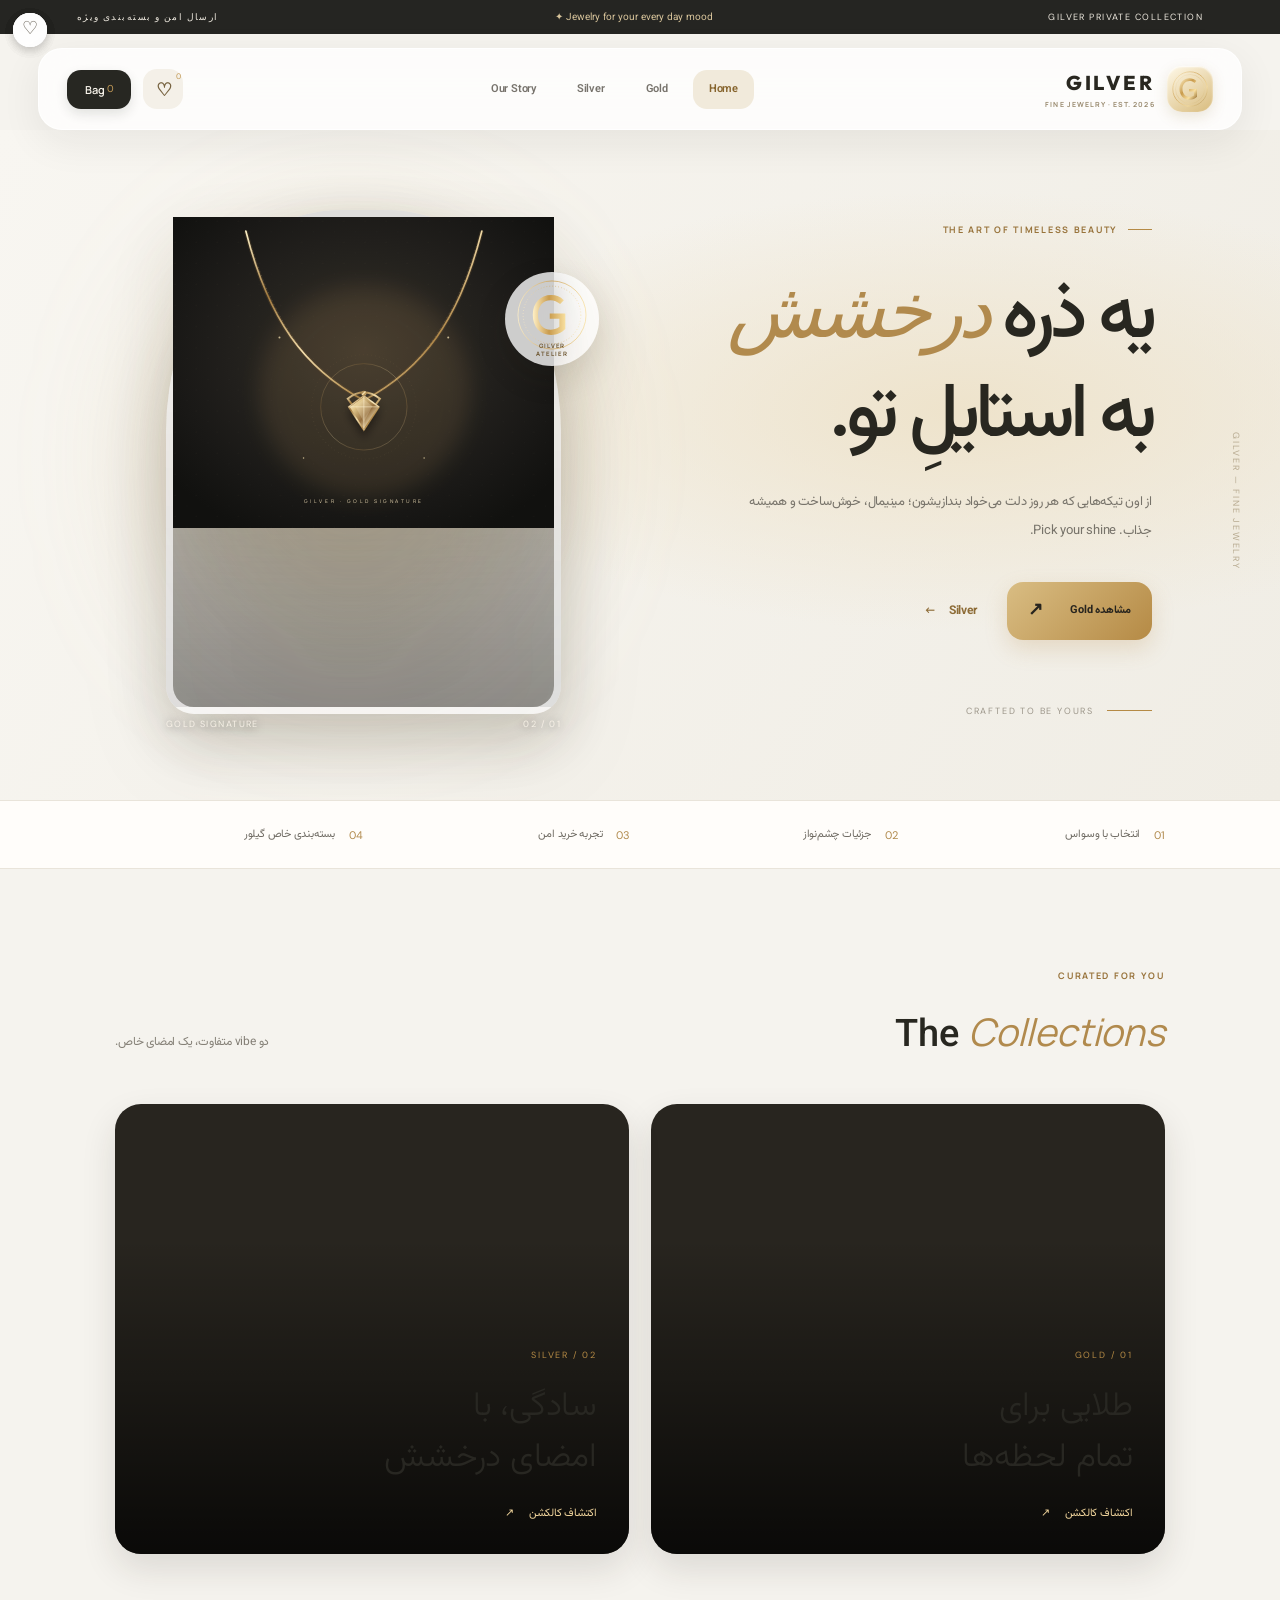
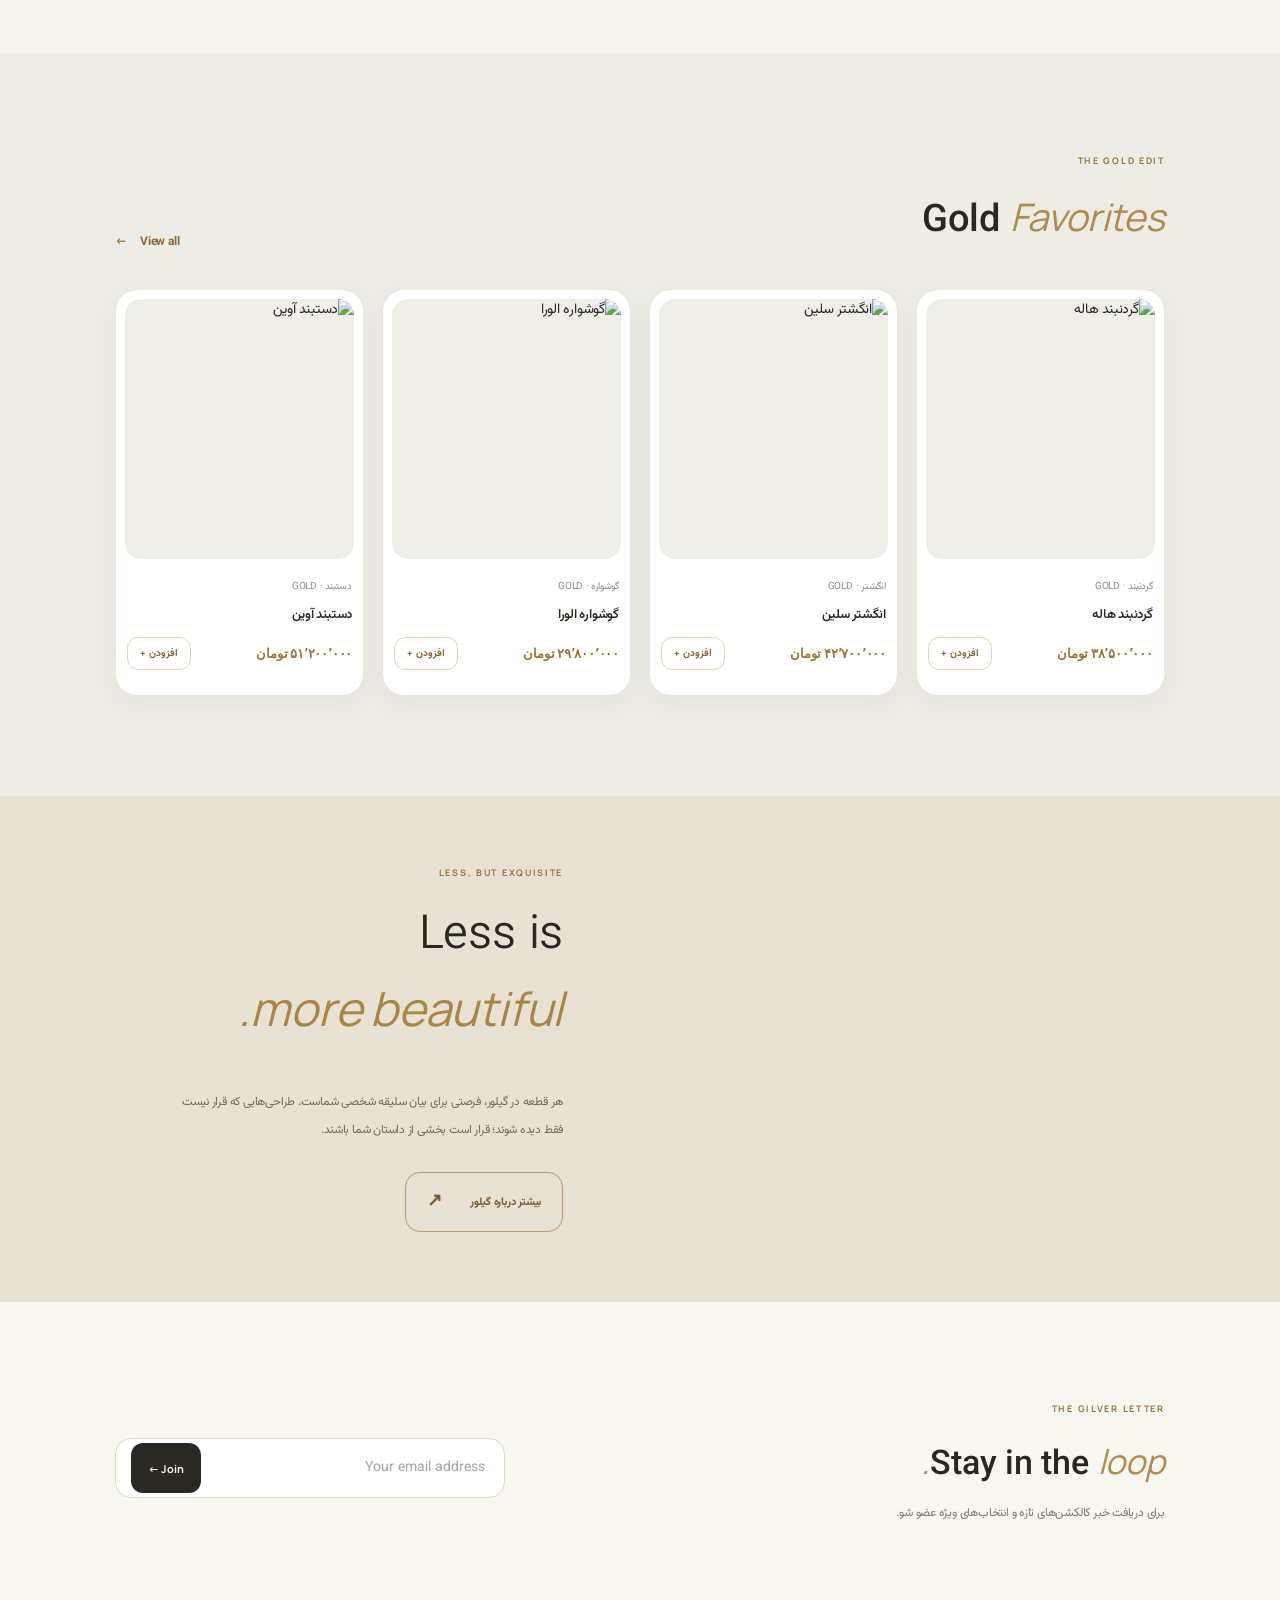
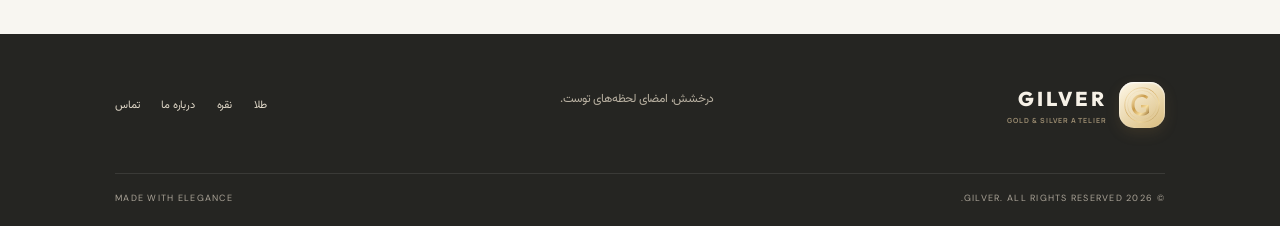
==== commit 30fc89f2: "Rebuild homepage hero with custom detailed SVG jewelry artwork" ====
--- a/index.html
+++ b/index.html
@@ -5,7 +5,31 @@
 <div class="announcement"><span>GILVER PRIVATE COLLECTION</span><span>Jewelry for your every day mood ✦</span><span>ارسال امن و بسته‌بندی ویژه</span></div>
 <header class="site-header"><a class="brand" href="index.html"><span class="brand-mark" aria-label="Gilver emblem"><svg viewBox="0 0 64 64" role="img" aria-hidden="true"><defs><linearGradient id="g-metal" x1="0" y1="0" x2="1" y2="1"><stop offset="0" stop-color="#fff0c6"/><stop offset=".42" stop-color="#c99b4c"/><stop offset=".72" stop-color="#f8df9f"/><stop offset="1" stop-color="#8e6529"/></linearGradient></defs><circle cx="32" cy="32" r="29" fill="none" stroke="url(#g-metal)" stroke-width="1.15"/><circle cx="32" cy="32" r="24.5" fill="none" stroke="url(#g-metal)" stroke-width=".45" opacity=".8"/><path d="M42.7 18.7c-3.1-3.1-7-4.6-11.4-4.6-10 0-17.1 7.5-17.1 18s7.1 18 17.1 18c5.2 0 9.4-1.7 12.5-5.1V31.8H30.4v4.4h8.2v6.8c-2 1.6-4.4 2.4-7.2 2.4-7.1 0-12.1-5.4-12.1-13.3s5-13.4 12.1-13.4c3.2 0 6.1 1.1 8.5 3.4z" fill="url(#g-metal)"/><path d="M46 19.5l2.2-2.2M14 44.5l2.2 2.2" stroke="#f7e2b2" stroke-width="1" stroke-linecap="round"/></svg></span><span>GILVER<small>FINE JEWELRY · EST. 2026</small></span></a><button class="menu-toggle" aria-label="باز کردن منو" aria-expanded="false"><i></i><i></i></button><nav class="main-nav"><a class="active" href="index.html">Home</a><a href="gold.html">Gold</a><a href="silver.html">Silver</a><a href="about.html">Our Story</a></nav><div class="header-actions"><a class="icon-link" href="wishlist.html" aria-label="Saved">♡ <span class="count" data-wishlist-count>0</span></a><a class="bag-link" href="cart.html">Bag <span class="count" data-cart-count>0</span></a></div></header>
 <main>
-<section class="hero"><div class="hero-copy reveal"><p class="eyebrow"><span></span> THE ART OF TIMELESS BEAUTY</p><h1>یه ذره <em>درخشش</em><br>به استایلِ تو.</h1><p class="hero-lead">از اون تیکه‌هایی که هر روز دلت می‌خواد بندازیشون؛ مینیمال، خوش‌ساخت و همیشه جذاب. Pick your shine.</p><div class="hero-actions"><a class="button button-gold" href="gold.html">مشاهده Gold <span>↗</span></a><a class="text-link" href="silver.html">Silver <span>←</span></a></div><div class="hero-note"><span class="note-line"></span><span>CRAFTED TO BE YOURS</span></div></div><div class="hero-art"><div class="hero-glow"></div><div class="hero-image" role="img" aria-label="گردنبند طلای ظریف روی پس‌زمینه لوکس"></div><div class="hero-stamp"><svg viewBox="0 0 100 100" aria-hidden="true"><defs><linearGradient id="stampGold"><stop stop-color="#fff0c6"/><stop offset=".5" stop-color="#c99b4c"/><stop offset="1" stop-color="#f8df9f"/></linearGradient></defs><circle cx="50" cy="50" r="46" fill="none" stroke="url(#stampGold)"/><circle cx="50" cy="50" r="39" fill="none" stroke="url(#stampGold)" stroke-dasharray="1 3"/><path d="M66 30c-5-5-10-7-17-7-15 0-25 11-25 27s10 27 25 27c8 0 14-3 19-8V48H47v7h13v11c-4 3-8 4-12 4-10 0-17-8-17-20s7-20 17-20c5 0 9 2 13 5z" fill="url(#stampGold)"/></svg><small>GILVER<br>ATELIER</small></div><div class="hero-caption"><span>01 / 02</span><span>GOLD SIGNATURE</span></div></div><div class="hero-vertical">GILVER — FINE JEWELRY</div></section>
+<section class="hero"><div class="hero-copy reveal"><p class="eyebrow"><span></span> THE ART OF TIMELESS BEAUTY</p><h1>یه ذره <em>درخشش</em><br>به استایلِ تو.</h1><p class="hero-lead">از اون تیکه‌هایی که هر روز دلت می‌خواد بندازیشون؛ مینیمال، خوش‌ساخت و همیشه جذاب. Pick your shine.</p><div class="hero-actions"><a class="button button-gold" href="gold.html">مشاهده Gold <span>↗</span></a><a class="text-link" href="silver.html">Silver <span>←</span></a></div><div class="hero-note"><span class="note-line"></span><span>CRAFTED TO BE YOURS</span></div></div><div class="hero-art"><div class="hero-glow"></div><div class="hero-image hero-image-art"><svg class="hero-jewel-svg" viewBox="0 0 760 620" role="img" aria-label="گردنبند طلای ظریف با آویز سنگ قیمتی">
+<defs>
+ <radialGradient id="velvet" cx="50%" cy="43%" r="65%"><stop offset="0" stop-color="#393126"/><stop offset=".55" stop-color="#211f1b"/><stop offset="1" stop-color="#11110f"/></radialGradient>
+ <linearGradient id="chainGold" x1="0" y1="0" x2="1" y2="1"><stop stop-color="#fff0bc"/><stop offset=".24" stop-color="#a9782e"/><stop offset=".48" stop-color="#f9dfa0"/><stop offset=".72" stop-color="#b88638"/><stop offset="1" stop-color="#fff0c6"/></linearGradient>
+ <linearGradient id="gem" x1="0" y1="0" x2="1" y2="1"><stop stop-color="#fff8e4"/><stop offset=".28" stop-color="#e7c77d"/><stop offset=".56" stop-color="#9d6d31"/><stop offset=".8" stop-color="#f8e5b2"/><stop offset="1" stop-color="#8d612b"/></linearGradient>
+ <filter id="softGlow" x="-80%" y="-80%" width="260%" height="260%"><feGaussianBlur stdDeviation="22"/></filter>
+ <filter id="jewelShadow" x="-60%" y="-60%" width="220%" height="220%"><feGaussianBlur in="SourceAlpha" stdDeviation="8"/><feOffset dy="13"/><feComponentTransfer><feFuncA type="linear" slope=".42"/></feComponentTransfer><feMerge><feMergeNode/><feMergeNode in="SourceGraphic"/></feMerge></filter>
+ <pattern id="grain" width="42" height="42" patternUnits="userSpaceOnUse"><circle cx="4" cy="8" r=".7" fill="#e6c986" opacity=".12"/><circle cx="28" cy="29" r=".6" fill="#fff" opacity=".08"/></pattern>
+</defs>
+<rect width="760" height="620" fill="url(#velvet)"/><rect width="760" height="620" fill="url(#grain)"/>
+<ellipse cx="382" cy="350" rx="210" ry="210" fill="#bd914b" opacity=".14" filter="url(#softGlow)"/>
+<path d="M145 28 C190 205 262 302 380 365 C498 302 570 205 615 28" fill="none" stroke="#7c5928" stroke-width="8" opacity=".25"/>
+<path d="M145 28 C190 205 262 302 380 365 C498 302 570 205 615 28" fill="none" stroke="url(#chainGold)" stroke-width="3.3" stroke-linecap="round"/>
+<path d="M155 57 C207 222 275 310 380 365 C485 310 553 222 605 57" fill="none" stroke="#f8e2aa" stroke-width=".8" stroke-dasharray="1 8" opacity=".8"/>
+<g filter="url(#jewelShadow)" transform="translate(380 378)">
+ <path d="M-32 -16 Q0 -42 32 -16 L0 28Z" fill="none" stroke="url(#chainGold)" stroke-width="4"/>
+ <path d="M0 -22 L30 0 L0 46 L-30 0Z" fill="url(#gem)" stroke="url(#chainGold)" stroke-width="3"/>
+ <path d="M0 -22 L0 46 M-30 0 L30 0 M-30 0 L0 -22 L30 0" fill="none" stroke="#fff0c6" stroke-width="1.4" opacity=".8"/>
+ <path d="M-17 -1 L0 -15 L17 -1 L0 30Z" fill="#fff0c6" opacity=".24"/>
+ <circle cy="-27" r="5" fill="url(#chainGold)"/>
+</g>
+<g fill="none" stroke="url(#chainGold)" opacity=".65"><circle cx="380" cy="378" r="86" stroke-width=".8"/><circle cx="380" cy="378" r="104" stroke-width=".5" stroke-dasharray="1 7"/></g>
+<g fill="#f1d99e" opacity=".8"><circle cx="212" cy="240" r="2"/><circle cx="548" cy="240" r="2"/><circle cx="260" cy="480" r="1.5"/><circle cx="500" cy="480" r="1.5"/></g>
+<text x="380" y="570" text-anchor="middle" fill="#e9d4a6" font-family="Manrope, sans-serif" font-size="10" letter-spacing="5">GILVER · GOLD SIGNATURE</text>
+</svg></div><div class="hero-stamp"><svg viewBox="0 0 100 100" aria-hidden="true"><defs><linearGradient id="stampGold"><stop stop-color="#fff0c6"/><stop offset=".5" stop-color="#c99b4c"/><stop offset="1" stop-color="#f8df9f"/></linearGradient></defs><circle cx="50" cy="50" r="46" fill="none" stroke="url(#stampGold)"/><circle cx="50" cy="50" r="39" fill="none" stroke="url(#stampGold)" stroke-dasharray="1 3"/><path d="M66 30c-5-5-10-7-17-7-15 0-25 11-25 27s10 27 25 27c8 0 14-3 19-8V48H47v7h13v11c-4 3-8 4-12 4-10 0-17-8-17-20s7-20 17-20c5 0 9 2 13 5z" fill="url(#stampGold)"/></svg><small>GILVER<br>ATELIER</small></div><div class="hero-caption"><span>01 / 02</span><span>GOLD SIGNATURE</span></div></div><div class="hero-vertical">GILVER — FINE JEWELRY</div></section>
 <section class="trust-strip"><div><b>01</b><span>انتخاب با وسواس</span></div><div><b>02</b><span>جزئیات چشم‌نواز</span></div><div><b>03</b><span>تجربه خرید امن</span></div><div><b>04</b><span>بسته‌بندی خاص گیلور</span></div></section>
 <section class="section collection-section"><div class="section-heading reveal"><div><p class="eyebrow">CURATED FOR YOU</p><h2>The <em>Collections</em></h2></div><p>دو vibe متفاوت، یک امضای خاص.</p></div><div class="collection-grid"><a class="collection-card gold-card reveal" href="gold.html"><div class="collection-photo gold-photo"></div><div class="collection-overlay"><span>01 / GOLD</span><h3>طلایی برای<br>تمام لحظه‌ها</h3><b>اکتشاف کالکشن <i>↗</i></b></div></a><a class="collection-card silver-card reveal" href="silver.html"><div class="collection-photo silver-photo"></div><div class="collection-overlay"><span>02 / SILVER</span><h3>سادگی، با<br>امضای درخشش</h3><b>اکتشاف کالکشن <i>↗</i></b></div></a></div></section>
 <section class="section featured-section"><div class="section-heading reveal"><div><p class="eyebrow">THE GOLD EDIT</p><h2>Gold <em>Favorites</em></h2></div><a class="text-link" href="gold.html">View all <span>←</span></a></div><div class="product-grid" data-featured-products></div></section>
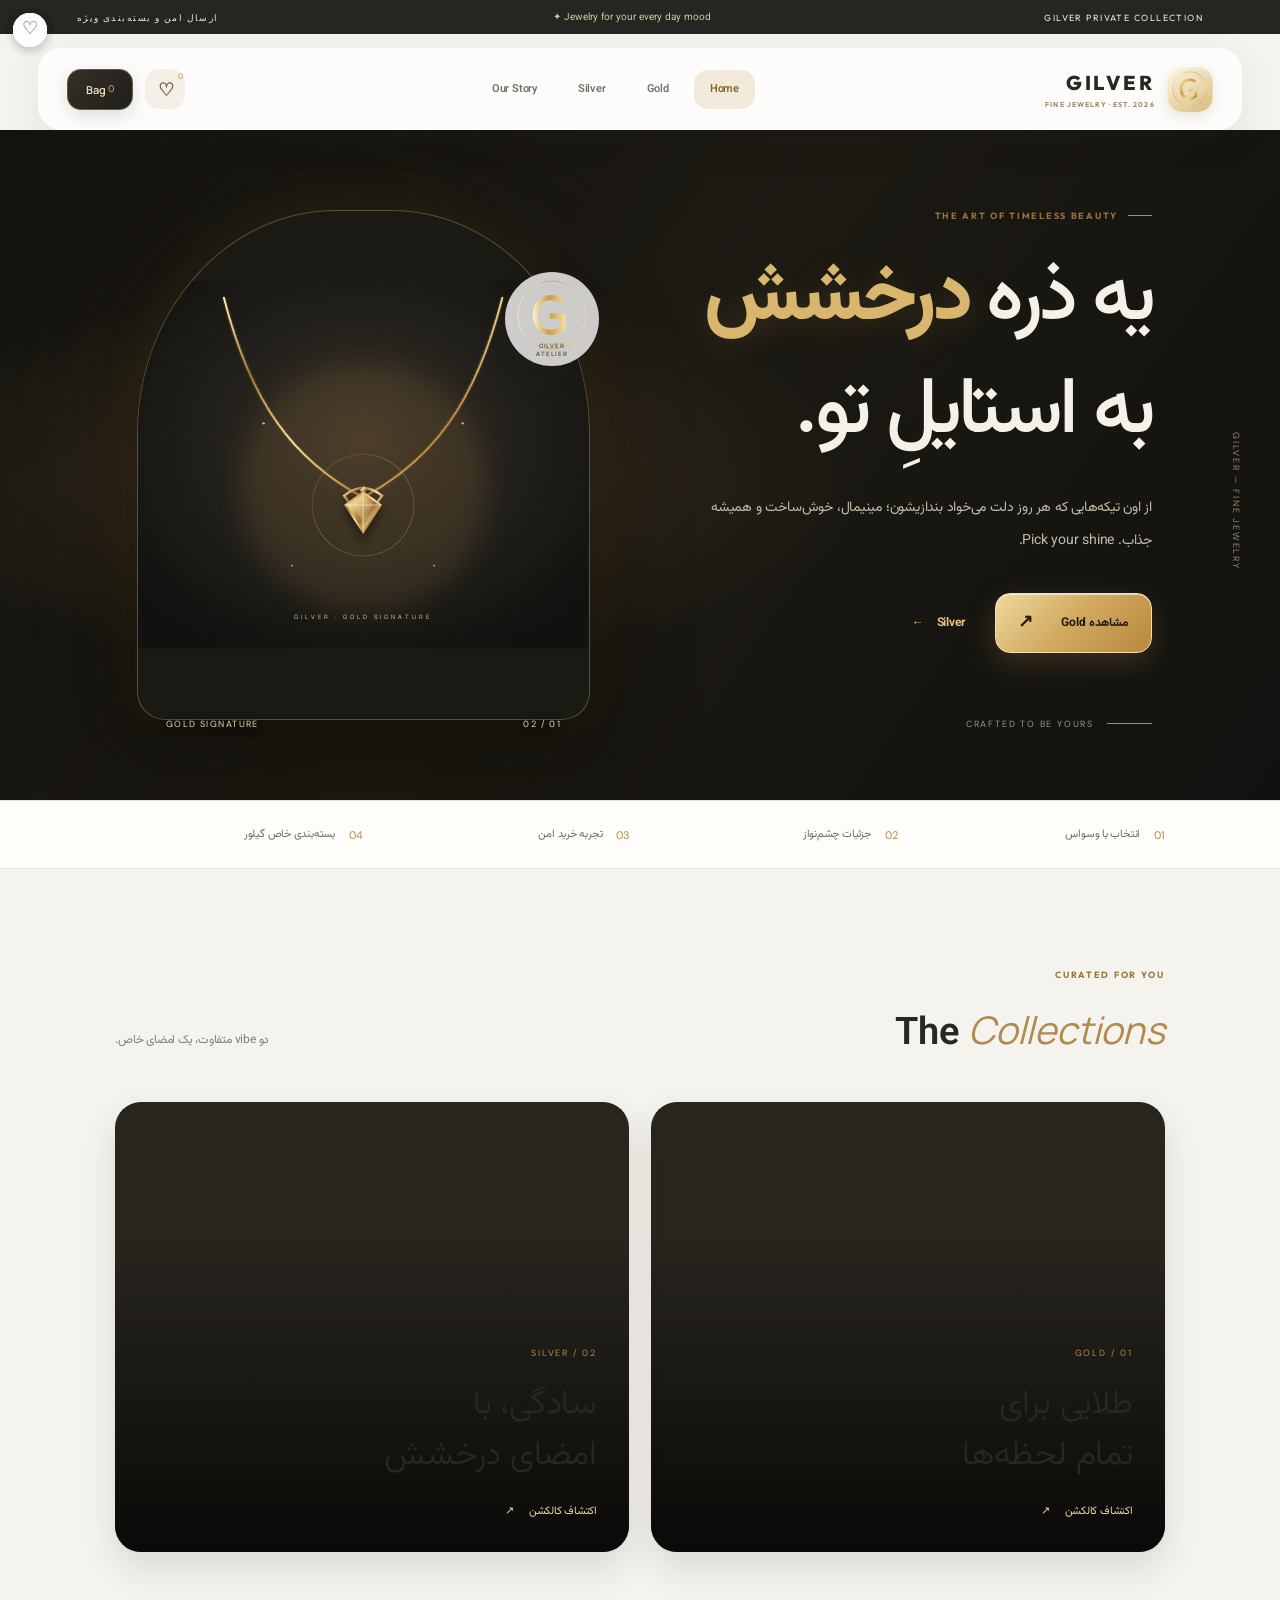
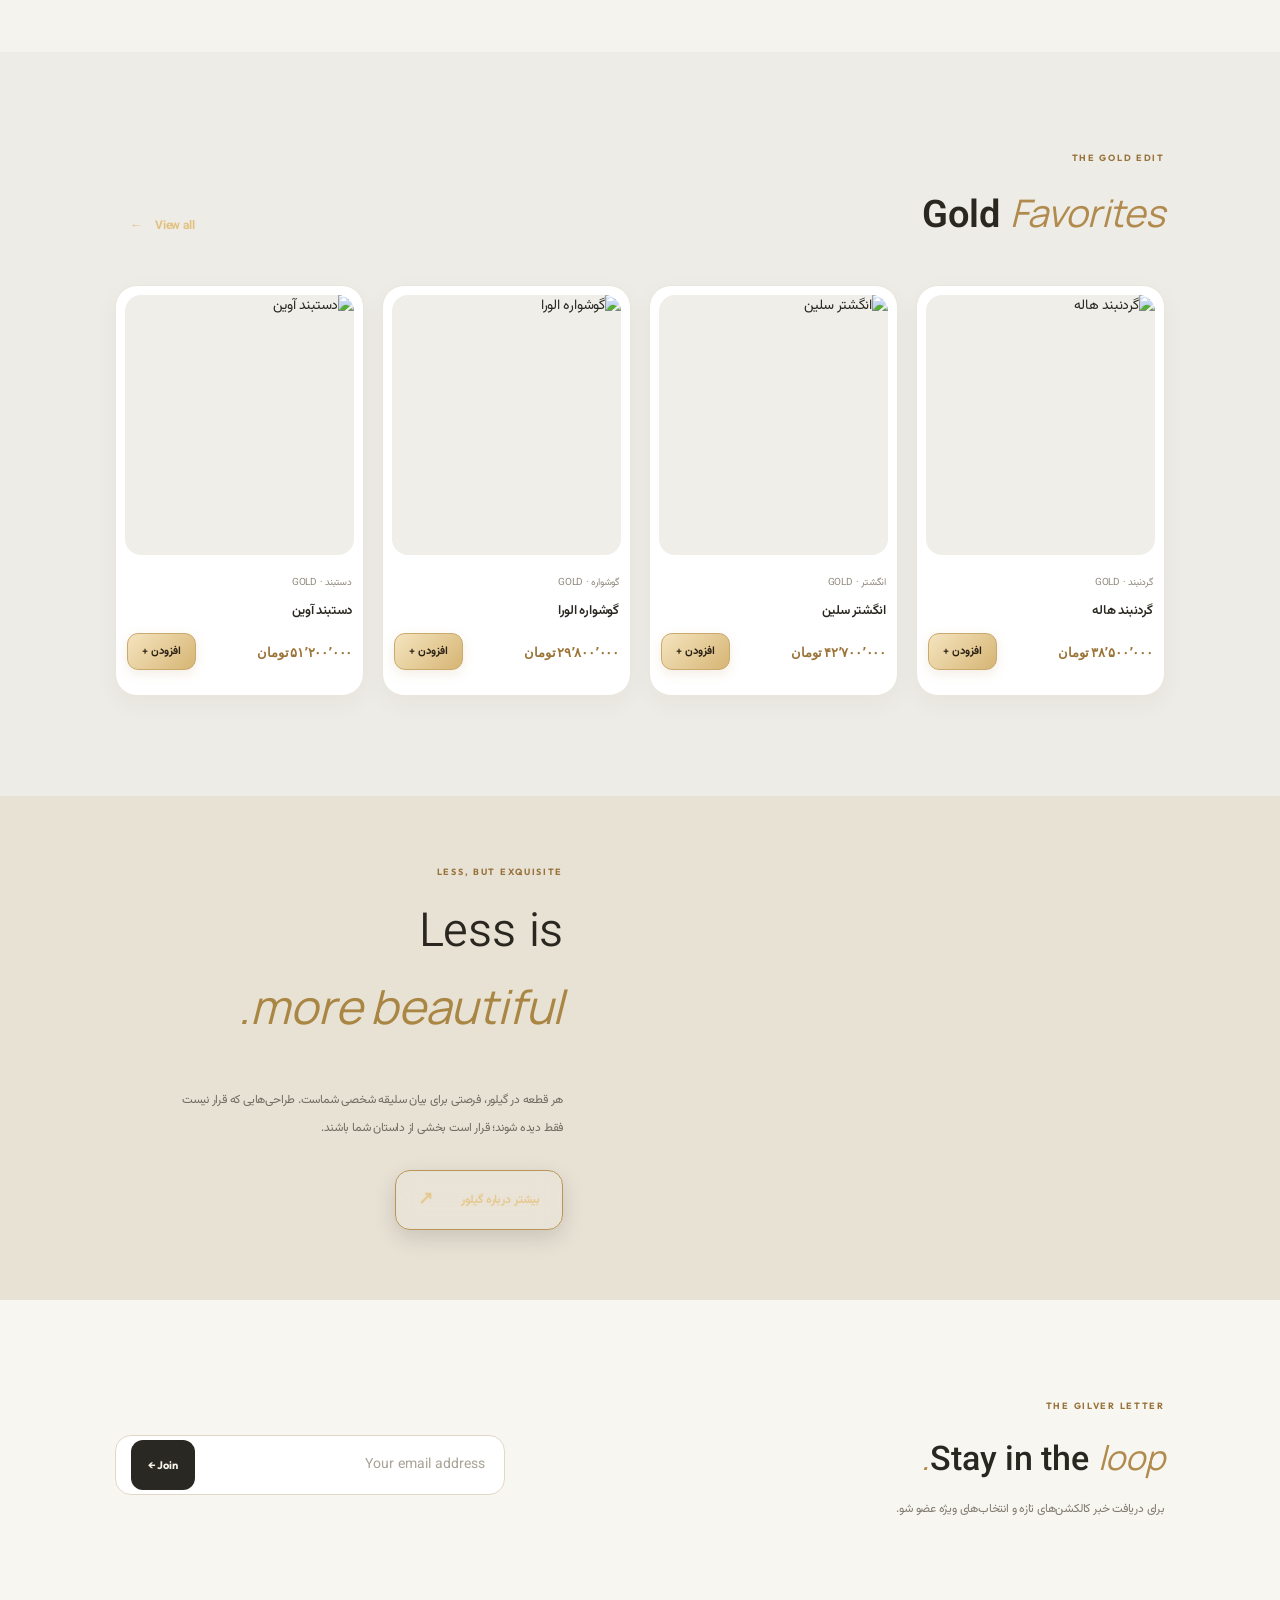
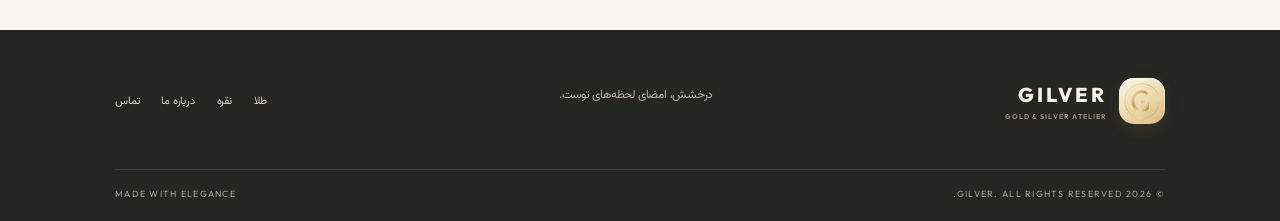
==== commit a81aef1c: "Add Estedad Persian font to all GILVER pages" ====
--- a/index.html
+++ b/index.html
@@ -1,6 +1,6 @@
 <!doctype html>
 <html lang="fa" dir="rtl">
-<head><meta charset="UTF-8"><meta name="viewport" content="width=device-width, initial-scale=1.0"><meta name="theme-color" content="#10100f"><title>GILVER — Luxury Jewelry</title><link rel="preconnect" href="https://fonts.googleapis.com"><link rel="preconnect" href="https://fonts.gstatic.com" crossorigin><link href="https://fonts.googleapis.com/css2?family=DM+Sans:wght@400;500;600;700&family=Manrope:wght@400;500;600;700;800&family=Outfit:wght@400;500;600;700;800&family=Vazirmatn:wght@300;400;500;600;700;800&display=swap" rel="stylesheet"><link rel="stylesheet" href="assets/css/style.css"><script defer src="assets/js/app.js"></script></head>
+<head><meta charset="UTF-8"><meta name="viewport" content="width=device-width, initial-scale=1.0"><meta name="theme-color" content="#10100f"><title>GILVER — Luxury Jewelry</title><link rel="preconnect" href="https://fonts.googleapis.com"><link rel="preconnect" href="https://fonts.gstatic.com" crossorigin><link href="https://fonts.googleapis.com/css2?family=DM+Sans:wght@400;500;600;700&family=Manrope:wght@400;500;600;700;800&family=Outfit:wght@400;500;600;700;800&family=Vazirmatn:wght@300;400;500;600;700;800&family=Estedad:wght@300;400;500;600;700;800&display=swap" rel="stylesheet"><link rel="stylesheet" href="assets/css/style.css"><script defer src="assets/js/app.js"></script></head>
 <body class="home-page">
 <div class="announcement"><span>GILVER PRIVATE COLLECTION</span><span>Jewelry for your every day mood ✦</span><span>ارسال امن و بسته‌بندی ویژه</span></div>
 <header class="site-header"><a class="brand" href="index.html"><span class="brand-mark" aria-label="Gilver emblem"><svg viewBox="0 0 64 64" role="img" aria-hidden="true"><defs><linearGradient id="g-metal" x1="0" y1="0" x2="1" y2="1"><stop offset="0" stop-color="#fff0c6"/><stop offset=".42" stop-color="#c99b4c"/><stop offset=".72" stop-color="#f8df9f"/><stop offset="1" stop-color="#8e6529"/></linearGradient></defs><circle cx="32" cy="32" r="29" fill="none" stroke="url(#g-metal)" stroke-width="1.15"/><circle cx="32" cy="32" r="24.5" fill="none" stroke="url(#g-metal)" stroke-width=".45" opacity=".8"/><path d="M42.7 18.7c-3.1-3.1-7-4.6-11.4-4.6-10 0-17.1 7.5-17.1 18s7.1 18 17.1 18c5.2 0 9.4-1.7 12.5-5.1V31.8H30.4v4.4h8.2v6.8c-2 1.6-4.4 2.4-7.2 2.4-7.1 0-12.1-5.4-12.1-13.3s5-13.4 12.1-13.4c3.2 0 6.1 1.1 8.5 3.4z" fill="url(#g-metal)"/><path d="M46 19.5l2.2-2.2M14 44.5l2.2 2.2" stroke="#f7e2b2" stroke-width="1" stroke-linecap="round"/></svg></span><span>GILVER<small>FINE JEWELRY · EST. 2026</small></span></a><button class="menu-toggle" aria-label="باز کردن منو" aria-expanded="false"><i></i><i></i></button><nav class="main-nav"><a class="active" href="index.html">Home</a><a href="gold.html">Gold</a><a href="silver.html">Silver</a><a href="about.html">Our Story</a></nav><div class="header-actions"><a class="icon-link" href="wishlist.html" aria-label="Saved">♡ <span class="count" data-wishlist-count>0</span></a><a class="bag-link" href="cart.html">Bag <span class="count" data-cart-count>0</span></a></div></header>
--- a/assets/css/style.css
+++ b/assets/css/style.css
@@ -115,3 +115,58 @@
 .cart-summary{border-radius:18px}
 }
 @media(max-width:390px){.brand small{font-size:6px}.header-actions{gap:6px}.icon-link{width:35px;height:35px}.bag-link{padding:9px}.hero h1{font-size:47px}}
+
+
+/* Typography system: Persian + Latin */
+@import url('https://fonts.googleapis.com/css2?family=Vazirmatn:wght@300;400;500;600;700;800&family=Estedad:wght@300;400;500;600;700;800&family=Manrope:wght@400;500;600;700;800&family=Outfit:wght@400;500;600;700;800&display=swap');
+:root{--font-fa:'Estedad','Vazirmatn',sans-serif;--font-en:'Outfit','Manrope',sans-serif}
+body{font-family:var(--font-fa);font-feature-settings:"ss01" on}
+:lang(en),.brand,.brand small,.eyebrow,.count,.product-price,.footer-bottom,.announcement span:first-child,.announcement span:last-child{font-family:var(--font-en)}
+h1,h2,h3,.hero h1,.section-heading h2,.page-hero h1,.detail-copy h1{font-family:var(--font-fa);font-weight:600}
+.hero{background:radial-gradient(ellipse at 28% 52%,rgba(190,146,69,.17),transparent 39%),linear-gradient(125deg,#141310 0%,#1c1913 48%,#11110f 100%);color:#f7f3eb}
+.hero-copy{max-width:550px}
+.hero h1{font-size:clamp(54px,6.2vw,88px);line-height:1.42;letter-spacing:-.045em;font-weight:500;color:#f5f1e9}
+.hero h1 em{font-family:var(--font-fa);font-weight:800;font-style:normal;color:#d8b66e;text-shadow:0 5px 28px #c69c4b30}
+.hero-lead{font-size:14px;line-height:2.35;color:#c3bbaa;max-width:470px}
+.hero-art{height:520px;isolation:isolate}
+.hero-image-art{inset:0 2% 2% 2%;border-radius:44% 44% 28px 28px;overflow:hidden;border:1px solid rgba(224,190,123,.32);background:#1b1914;box-shadow:0 35px 90px #0008,0 0 55px #c79d4b15;filter:none}
+.hero-jewel-svg{display:block;width:100%;height:100%;object-fit:cover}
+.hero-glow{background:rgba(191,145,63,.2);filter:blur(85px)}
+.hero-stamp{z-index:2}
+.hero-caption{z-index:2;color:#ead7ad;text-shadow:0 2px 12px #000}
+.hero-vertical{color:#9a8864}
+.hero-actions{gap:16px;flex-wrap:wrap}
+.button,.bag-link,.add-cart,.filter-chip,.newsletter-form button,.contact-form button,.cart-item button,.product-wish,.menu-toggle,.text-link{transition:transform .25s cubic-bezier(.2,.8,.2,1),box-shadow .25s,background .25s,border-color .25s,color .25s}
+.button{position:relative;isolation:isolate;overflow:hidden;border:1px solid transparent;border-radius:15px;padding:15px 22px;min-height:52px;font:700 12px var(--font-fa);letter-spacing:-.01em;box-shadow:0 8px 22px #0002}
+.button::before,.bag-link::before{content:"";position:absolute;inset:0;transform:translateX(-120%);background:linear-gradient(110deg,transparent,rgba(255,255,255,.32),transparent);transition:transform .65s;pointer-events:none}
+.button:hover::before,.bag-link:hover::before{transform:translateX(120%)}
+.button:hover{transform:translateY(-3px);box-shadow:0 14px 28px #0003}
+.button:active,.bag-link:active,.add-cart:active{transform:scale(.97)}
+.button-gold{background:linear-gradient(135deg,#f0d99e 0%,#d1aa60 48%,#b8883d 100%);color:#211b10;border-color:#f4dfad;box-shadow:0 10px 28px #c99b4b35,inset 0 1px #fff9}
+.button-gold:hover{background:linear-gradient(135deg,#fff0c4,#d9b66e);color:#1c170f}
+.button-outline{border:1px solid #b99558;background:rgba(255,255,255,.06);color:#e5c98f;backdrop-filter:blur(12px)}
+.button-outline:hover{background:#c19a54;color:#17130c;border-color:#e6c987}
+.text-link{position:relative;color:#e2c17f;font:700 12px var(--font-fa);padding:12px 15px;border-radius:12px}
+.text-link:hover{background:rgba(211,177,108,.12);transform:translateX(-3px)}
+.bag-link{position:relative;overflow:hidden;border:1px solid #d7b87555;background:linear-gradient(135deg,#343027,#201e19);color:#f1dfb8;border-radius:14px;padding:12px 18px;box-shadow:0 6px 18px #0002}
+.bag-link:hover{border-color:#d7b875;background:#423827;transform:translateY(-2px);box-shadow:0 10px 22px #0003}
+.icon-link{transition:.25s}
+.icon-link:hover{transform:translateY(-2px);background:#ead9b8;color:#6f4e1e}
+.add-cart{border:1px solid #c9a96c;background:linear-gradient(135deg,#f5e4bf,#d6b574);color:#292014;border-radius:11px;padding:9px 14px;font:700 11px var(--font-fa);box-shadow:0 4px 12px #b68a4225}
+.add-cart:hover{background:linear-gradient(135deg,#fff0cd,#e0c184);transform:translateY(-2px);box-shadow:0 8px 18px #b68a4240}
+.filter-chip{border-radius:999px;padding:10px 18px;font:600 11px var(--font-fa)}
+.filter-chip:hover{transform:translateY(-2px)}
+.newsletter-form button{cursor:pointer;font-family:var(--font-en);font-weight:700}
+.newsletter-form button:hover{transform:translateX(-3px);color:#b18a4d}
+.product-wish:hover{transform:scale(1.1);background:#fff;color:#a16e2d}
+button:focus-visible,a:focus-visible,input:focus-visible,textarea:focus-visible,select:focus-visible{outline:2px solid #c9a15d;outline-offset:3px}
+@media(max-width:680px){
+ .hero{background:radial-gradient(ellipse at 50% 20%,rgba(190,146,69,.17),transparent 45%),linear-gradient(150deg,#171510,#11110f);padding-top:38px}
+ .hero-art{height:350px;grid-row:1}
+ .hero-image-art{inset:0 3% 2%;border-radius:36% 36% 20px 20px}
+ .hero-copy{grid-row:2}
+ .hero h1{font-size:clamp(43px,12vw,58px);line-height:1.45}
+ .hero-lead{font-size:13px}
+ .hero-actions{gap:9px}
+ .button{min-height:48px;padding:13px 16px;border-radius:13px}
+}
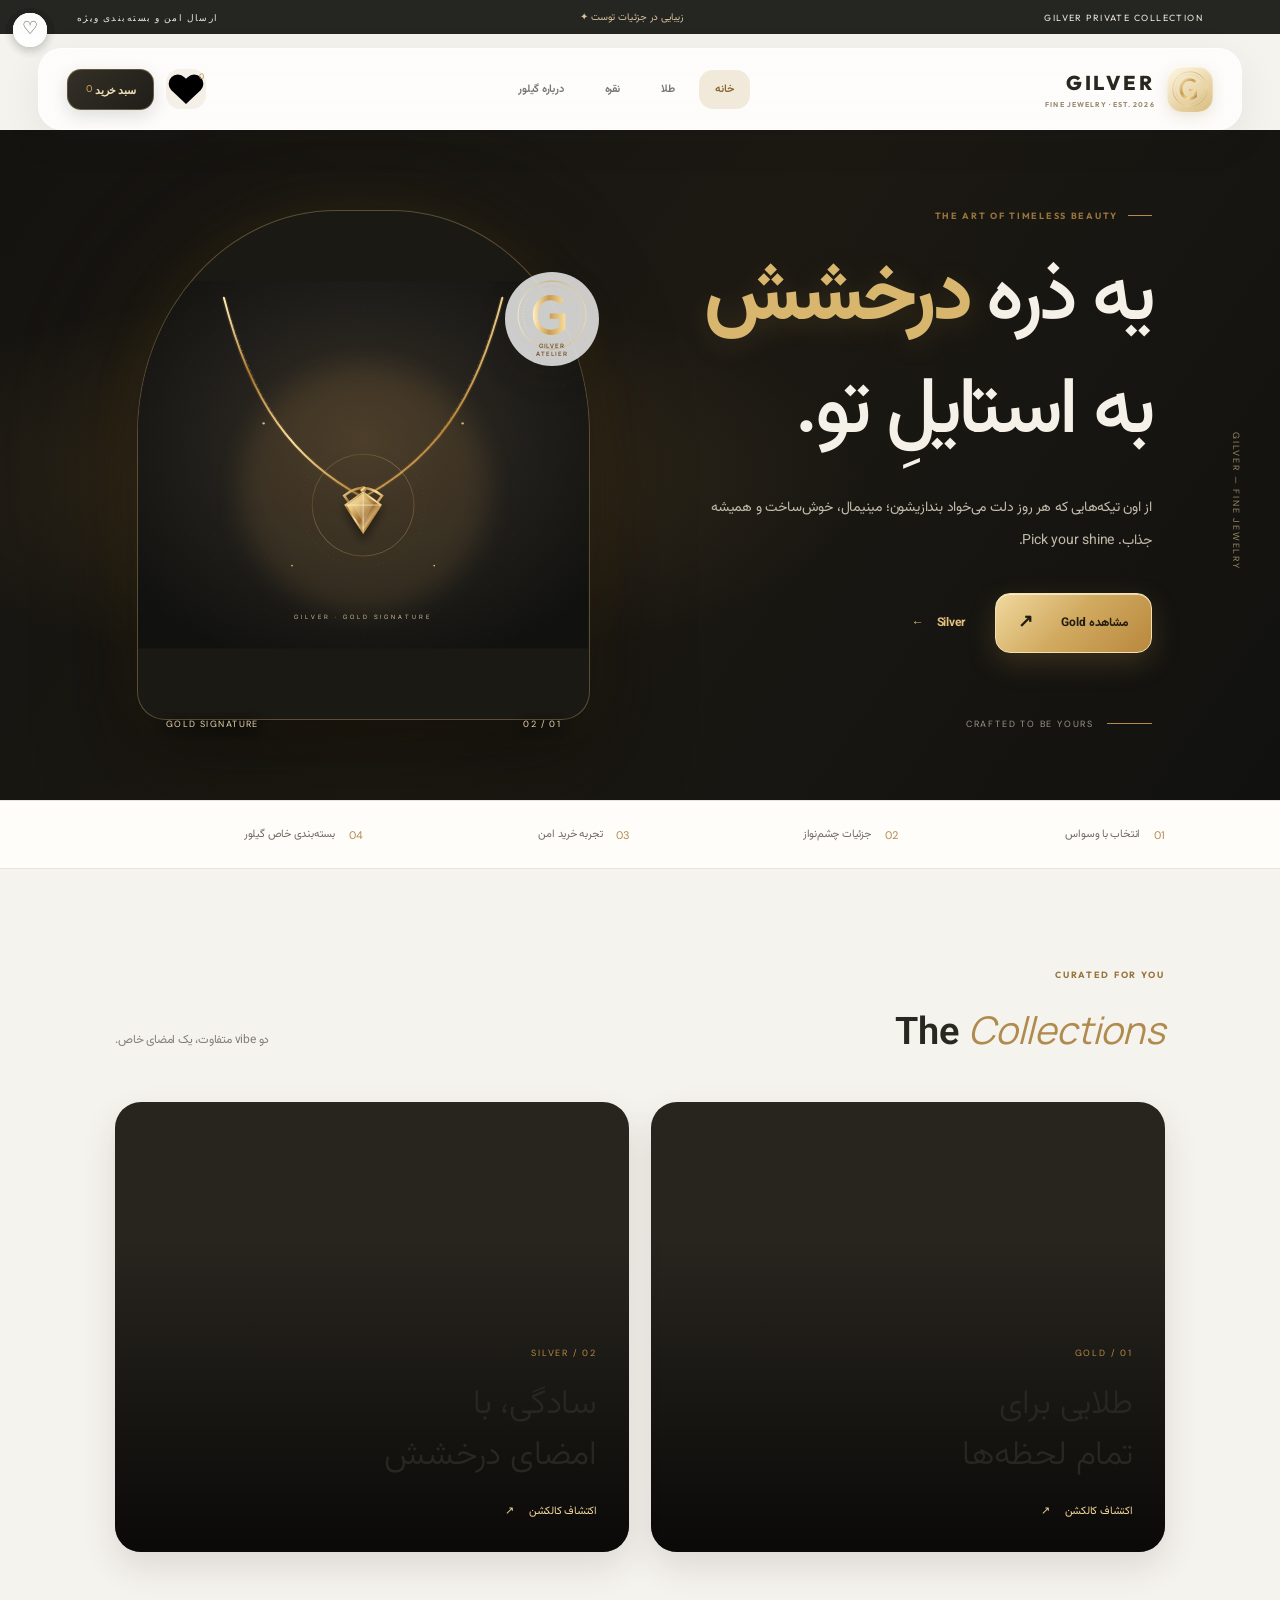
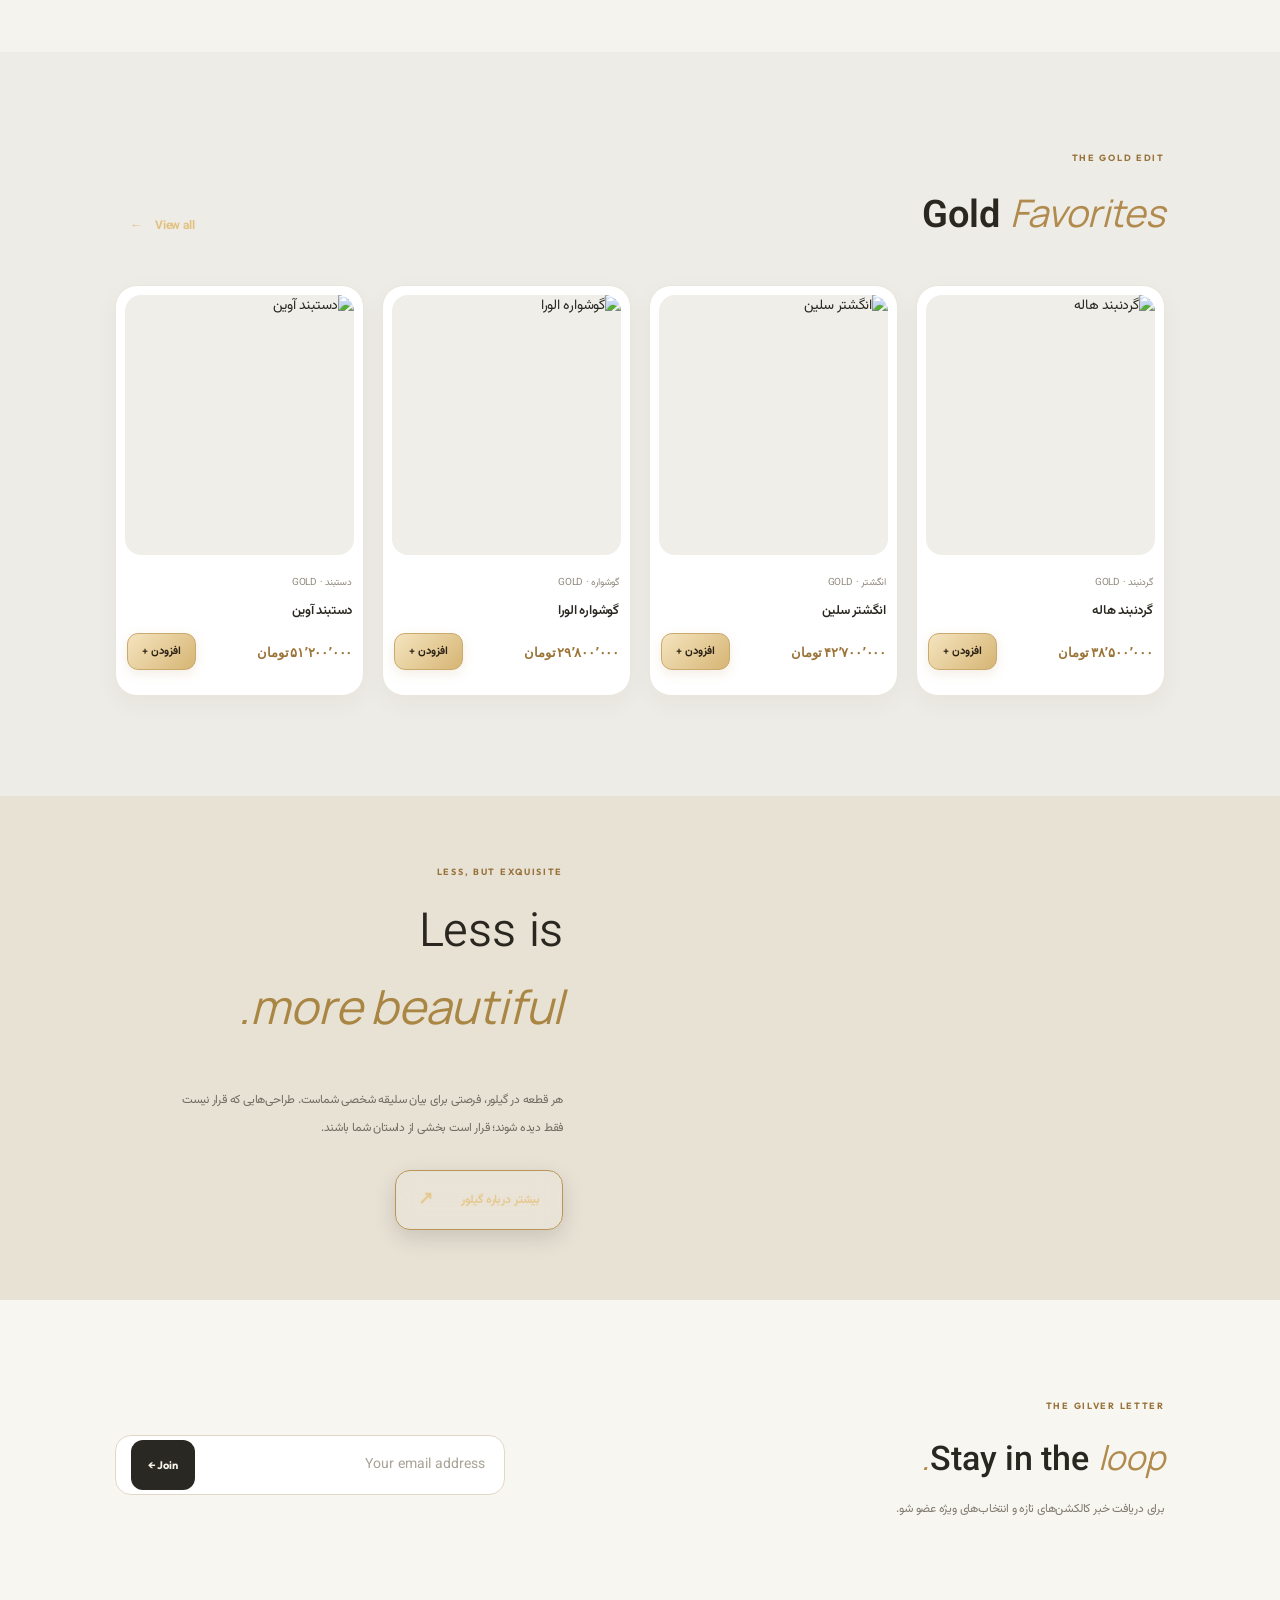
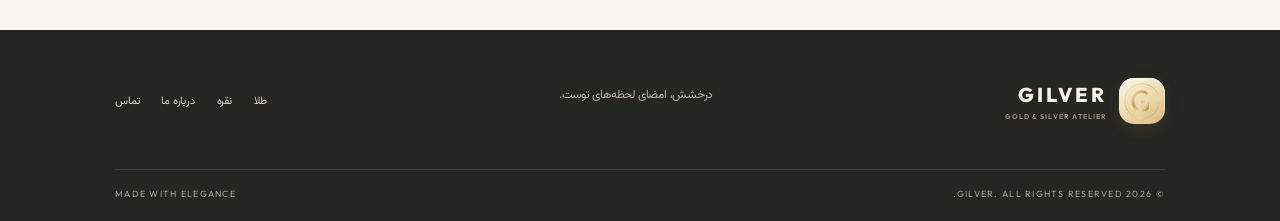
==== commit 8dba0327: "Fix Persian navigation, wishlist icon and localized cart label" ====
--- a/index.html
+++ b/index.html
@@ -1,9 +1,9 @@
 <!doctype html>
 <html lang="fa" dir="rtl">
-<head><meta charset="UTF-8"><meta name="viewport" content="width=device-width, initial-scale=1.0"><meta name="theme-color" content="#10100f"><title>GILVER — Luxury Jewelry</title><link rel="preconnect" href="https://fonts.googleapis.com"><link rel="preconnect" href="https://fonts.gstatic.com" crossorigin><link href="https://fonts.googleapis.com/css2?family=DM+Sans:wght@400;500;600;700&family=Manrope:wght@400;500;600;700;800&family=Outfit:wght@400;500;600;700;800&family=Vazirmatn:wght@300;400;500;600;700;800&family=Estedad:wght@300;400;500;600;700;800&display=swap" rel="stylesheet"><link rel="stylesheet" href="assets/css/style.css"><script defer src="assets/js/app.js"></script></head>
+<head><meta charset="UTF-8"><meta name="viewport" content="width=device-width, initial-scale=1.0"><meta name="theme-color" content="#10100f"><title>گیلور | زیورآلات طلا و نقره</title><link rel="preconnect" href="https://fonts.googleapis.com"><link rel="preconnect" href="https://fonts.gstatic.com" crossorigin><link href="https://fonts.googleapis.com/css2?family=DM+Sans:wght@400;500;600;700&family=Manrope:wght@400;500;600;700;800&family=Outfit:wght@400;500;600;700;800&family=Vazirmatn:wght@300;400;500;600;700;800&family=Estedad:wght@300;400;500;600;700;800&display=swap" rel="stylesheet"><link rel="stylesheet" href="assets/css/style.css"><script defer src="assets/js/app.js"></script></head>
 <body class="home-page">
-<div class="announcement"><span>GILVER PRIVATE COLLECTION</span><span>Jewelry for your every day mood ✦</span><span>ارسال امن و بسته‌بندی ویژه</span></div>
-<header class="site-header"><a class="brand" href="index.html"><span class="brand-mark" aria-label="Gilver emblem"><svg viewBox="0 0 64 64" role="img" aria-hidden="true"><defs><linearGradient id="g-metal" x1="0" y1="0" x2="1" y2="1"><stop offset="0" stop-color="#fff0c6"/><stop offset=".42" stop-color="#c99b4c"/><stop offset=".72" stop-color="#f8df9f"/><stop offset="1" stop-color="#8e6529"/></linearGradient></defs><circle cx="32" cy="32" r="29" fill="none" stroke="url(#g-metal)" stroke-width="1.15"/><circle cx="32" cy="32" r="24.5" fill="none" stroke="url(#g-metal)" stroke-width=".45" opacity=".8"/><path d="M42.7 18.7c-3.1-3.1-7-4.6-11.4-4.6-10 0-17.1 7.5-17.1 18s7.1 18 17.1 18c5.2 0 9.4-1.7 12.5-5.1V31.8H30.4v4.4h8.2v6.8c-2 1.6-4.4 2.4-7.2 2.4-7.1 0-12.1-5.4-12.1-13.3s5-13.4 12.1-13.4c3.2 0 6.1 1.1 8.5 3.4z" fill="url(#g-metal)"/><path d="M46 19.5l2.2-2.2M14 44.5l2.2 2.2" stroke="#f7e2b2" stroke-width="1" stroke-linecap="round"/></svg></span><span>GILVER<small>FINE JEWELRY · EST. 2026</small></span></a><button class="menu-toggle" aria-label="باز کردن منو" aria-expanded="false"><i></i><i></i></button><nav class="main-nav"><a class="active" href="index.html">Home</a><a href="gold.html">Gold</a><a href="silver.html">Silver</a><a href="about.html">Our Story</a></nav><div class="header-actions"><a class="icon-link" href="wishlist.html" aria-label="Saved">♡ <span class="count" data-wishlist-count>0</span></a><a class="bag-link" href="cart.html">Bag <span class="count" data-cart-count>0</span></a></div></header>
+<div class="announcement"><span>GILVER PRIVATE COLLECTION</span><span>زیبایی در جزئیات توست ✦</span><span>ارسال امن و بسته‌بندی ویژه</span></div>
+<header class="site-header"><a class="brand" href="index.html"><span class="brand-mark" aria-label="Gilver emblem"><svg viewBox="0 0 64 64" role="img" aria-hidden="true"><defs><linearGradient id="g-metal" x1="0" y1="0" x2="1" y2="1"><stop offset="0" stop-color="#fff0c6"/><stop offset=".42" stop-color="#c99b4c"/><stop offset=".72" stop-color="#f8df9f"/><stop offset="1" stop-color="#8e6529"/></linearGradient></defs><circle cx="32" cy="32" r="29" fill="none" stroke="url(#g-metal)" stroke-width="1.15"/><circle cx="32" cy="32" r="24.5" fill="none" stroke="url(#g-metal)" stroke-width=".45" opacity=".8"/><path d="M42.7 18.7c-3.1-3.1-7-4.6-11.4-4.6-10 0-17.1 7.5-17.1 18s7.1 18 17.1 18c5.2 0 9.4-1.7 12.5-5.1V31.8H30.4v4.4h8.2v6.8c-2 1.6-4.4 2.4-7.2 2.4-7.1 0-12.1-5.4-12.1-13.3s5-13.4 12.1-13.4c3.2 0 6.1 1.1 8.5 3.4z" fill="url(#g-metal)"/><path d="M46 19.5l2.2-2.2M14 44.5l2.2 2.2" stroke="#f7e2b2" stroke-width="1" stroke-linecap="round"/></svg></span><span>GILVER<small>FINE JEWELRY · EST. 2026</small></span></a><button class="menu-toggle" aria-label="باز کردن منو" aria-expanded="false"><i></i><i></i></button><nav class="main-nav"><a class="active" href="index.html">خانه</a><a  href="gold.html">طلا</a><a  href="silver.html">نقره</a><a  href="about.html">درباره گیلور</a></nav><div class="header-actions"><a class="icon-link wishlist-link" href="wishlist.html" aria-label="علاقه‌مندی‌ها" title="علاقه‌مندی‌ها"><svg viewBox="0 0 24 24" aria-hidden="true" focusable="false"><path d="M20.8 4.9a5.5 5.5 0 0 0-7.8 0L12 5.9l-1-1a5.5 5.5 0 0 0-7.8 7.8l1 1L12 21l7.8-7.3 1-1a5.5 5.5 0 0 0 0-7.8Z"/></svg><span class="count wishlist-count" data-wishlist-count>0</span></a><a class="bag-link" href="cart.html" aria-label="سبد خرید">سبد خرید <span class="count" data-cart-count>0</span></a></div></header>
 <main>
 <section class="hero"><div class="hero-copy reveal"><p class="eyebrow"><span></span> THE ART OF TIMELESS BEAUTY</p><h1>یه ذره <em>درخشش</em><br>به استایلِ تو.</h1><p class="hero-lead">از اون تیکه‌هایی که هر روز دلت می‌خواد بندازیشون؛ مینیمال، خوش‌ساخت و همیشه جذاب. Pick your shine.</p><div class="hero-actions"><a class="button button-gold" href="gold.html">مشاهده Gold <span>↗</span></a><a class="text-link" href="silver.html">Silver <span>←</span></a></div><div class="hero-note"><span class="note-line"></span><span>CRAFTED TO BE YOURS</span></div></div><div class="hero-art"><div class="hero-glow"></div><div class="hero-image hero-image-art"><svg class="hero-jewel-svg" viewBox="0 0 760 620" role="img" aria-label="گردنبند طلای ظریف با آویز سنگ قیمتی">
 <defs>
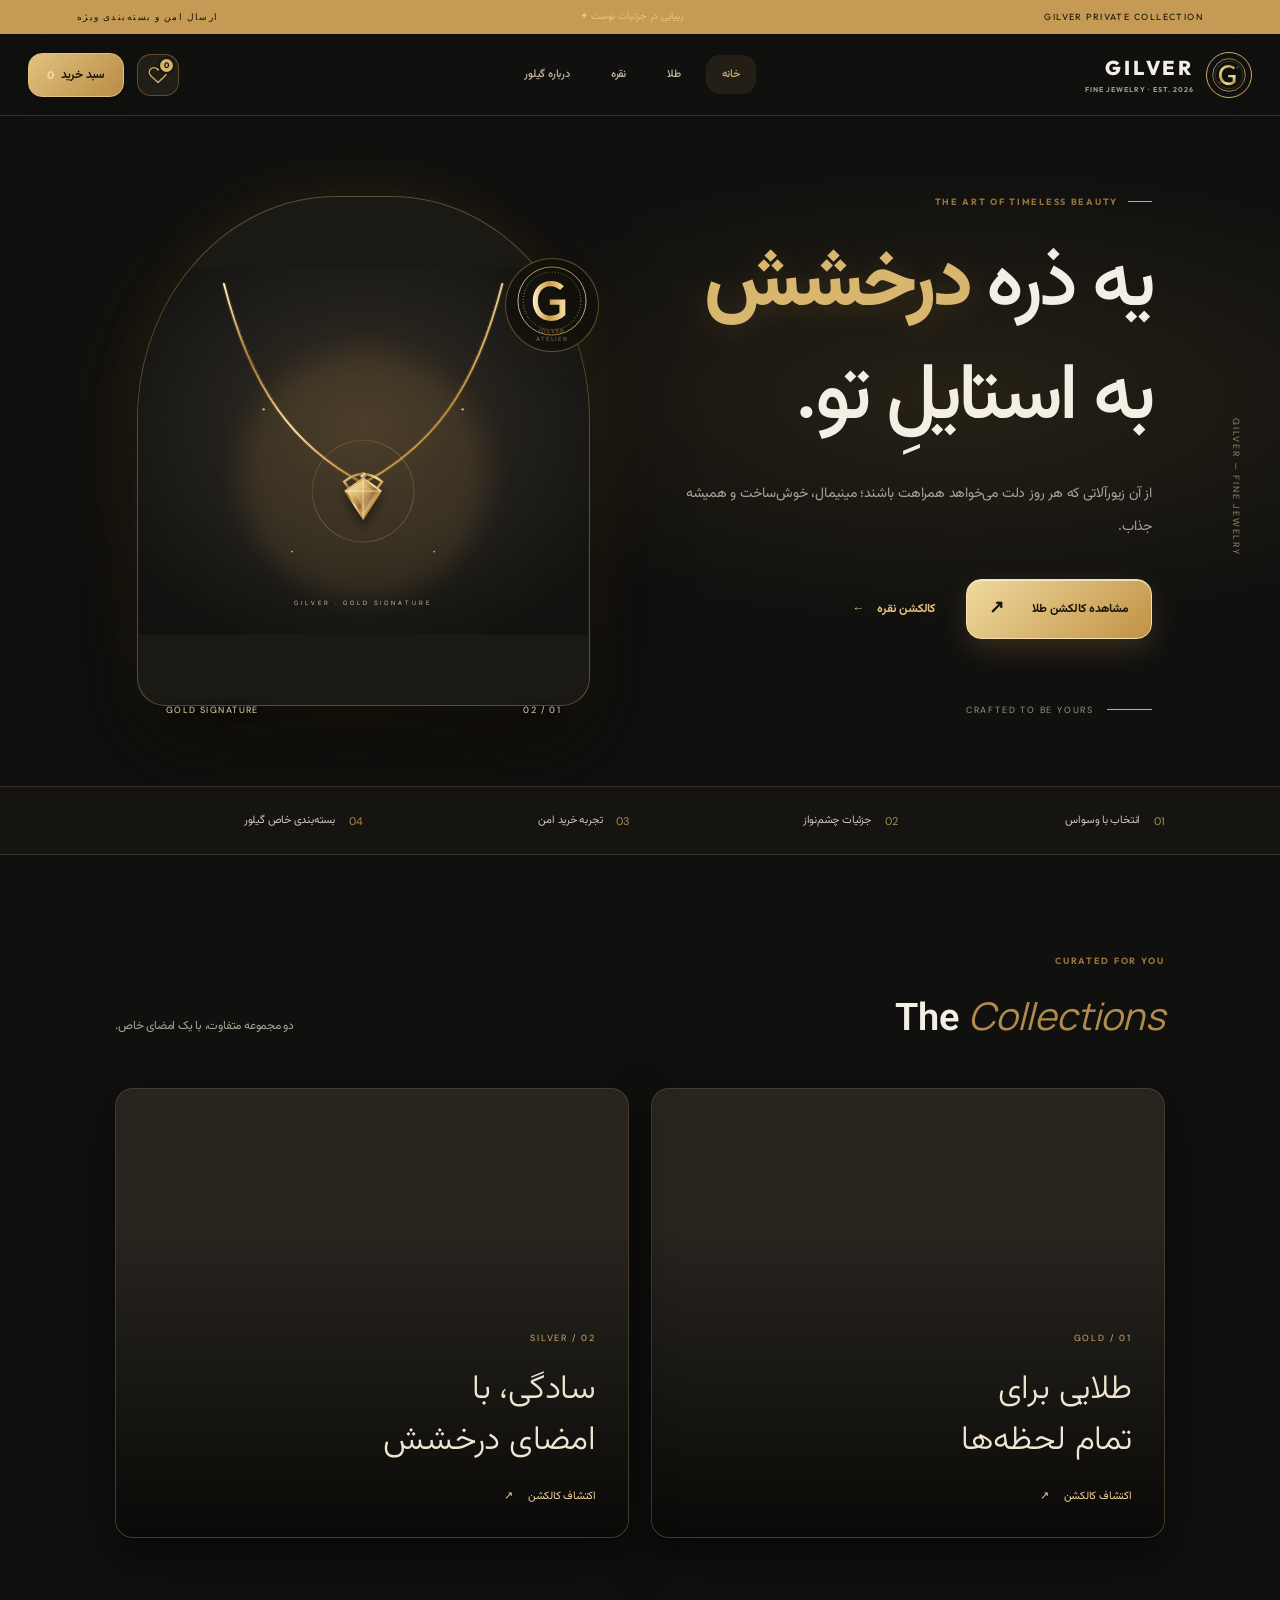
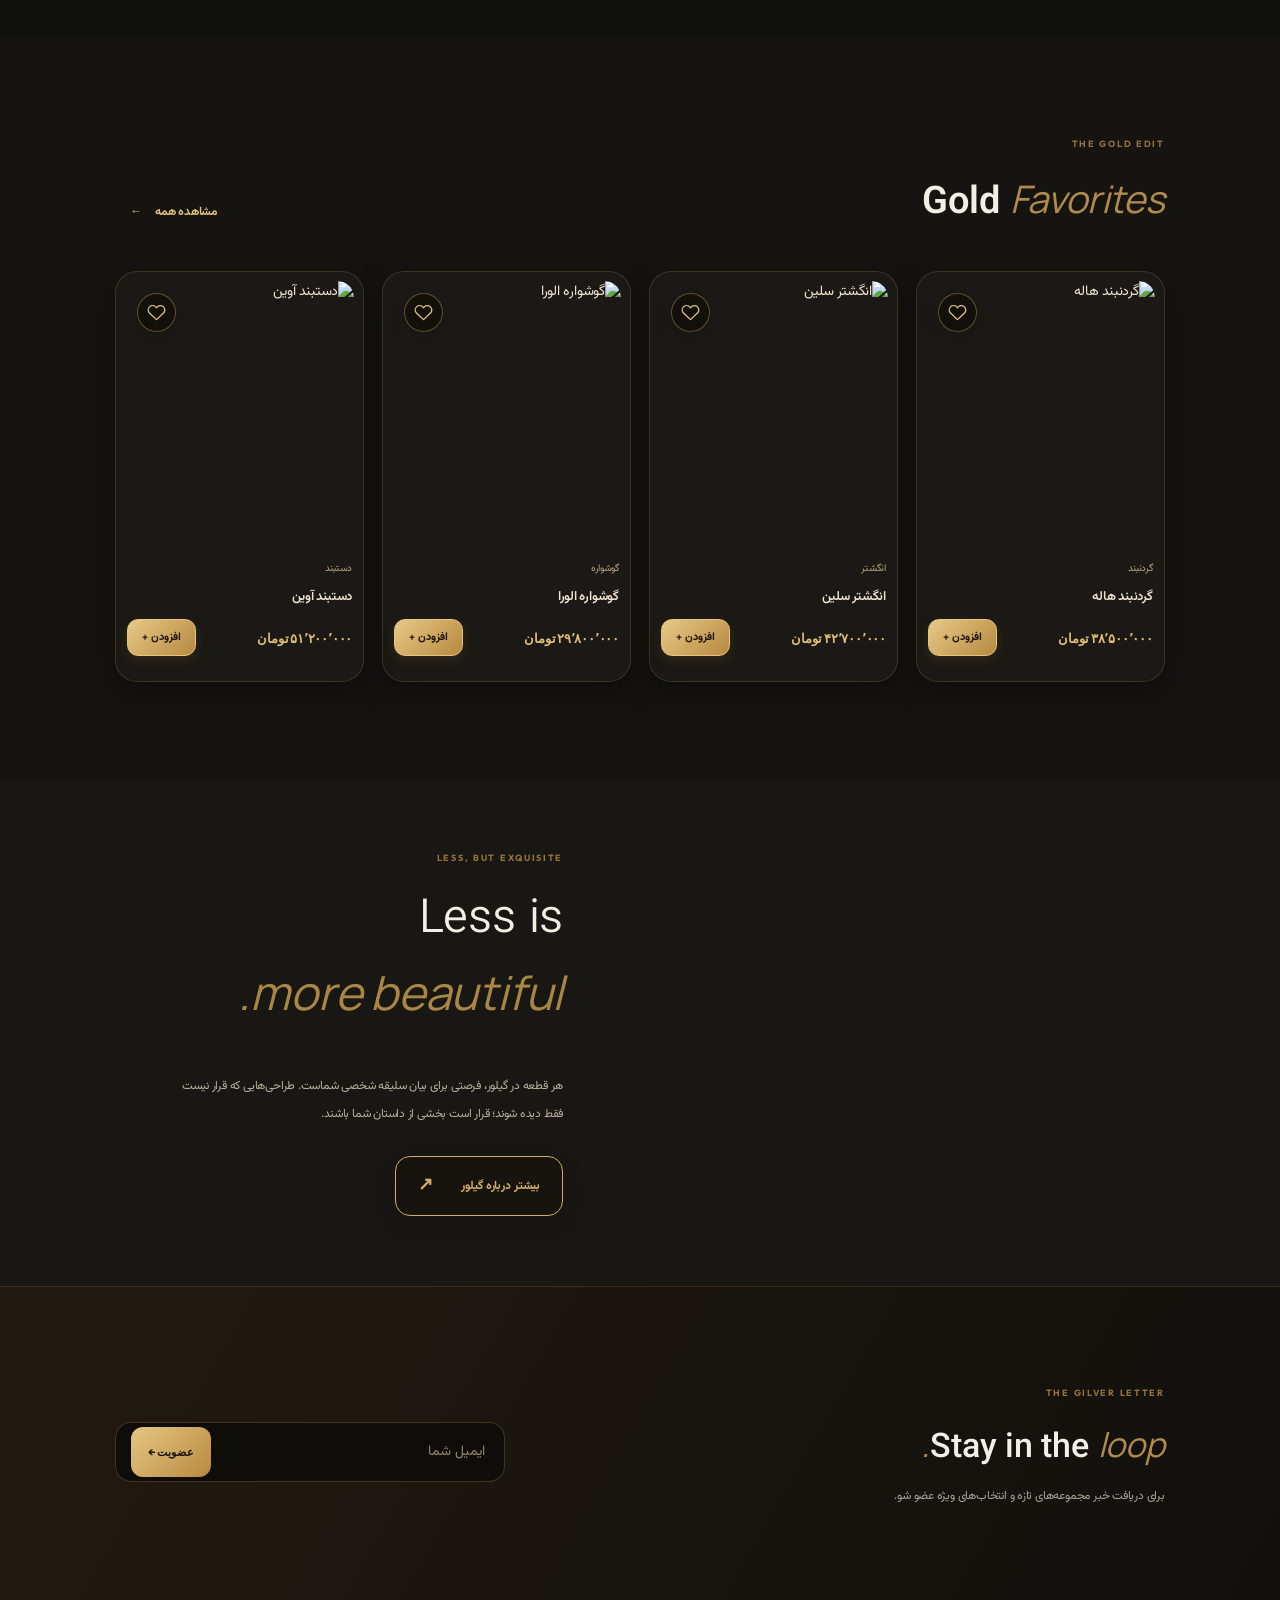
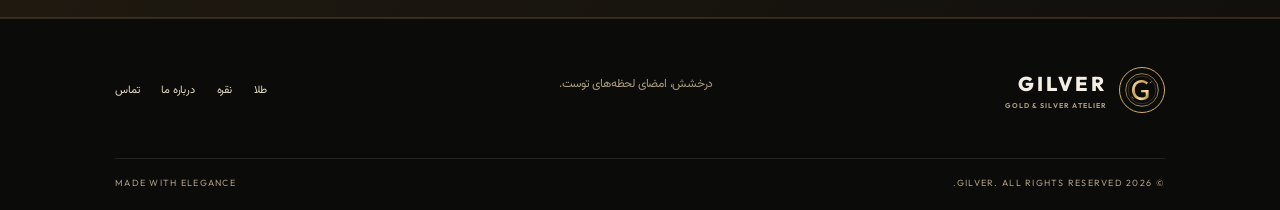
==== commit 5d3cf0c2: "Remove mixed-language copy from homepage" ====
--- a/index.html
+++ b/index.html
@@ -5,7 +5,7 @@
 <div class="announcement"><span>GILVER PRIVATE COLLECTION</span><span>زیبایی در جزئیات توست ✦</span><span>ارسال امن و بسته‌بندی ویژه</span></div>
 <header class="site-header"><a class="brand" href="index.html"><span class="brand-mark" aria-label="Gilver emblem"><svg viewBox="0 0 64 64" role="img" aria-hidden="true"><defs><linearGradient id="g-metal" x1="0" y1="0" x2="1" y2="1"><stop offset="0" stop-color="#fff0c6"/><stop offset=".42" stop-color="#c99b4c"/><stop offset=".72" stop-color="#f8df9f"/><stop offset="1" stop-color="#8e6529"/></linearGradient></defs><circle cx="32" cy="32" r="29" fill="none" stroke="url(#g-metal)" stroke-width="1.15"/><circle cx="32" cy="32" r="24.5" fill="none" stroke="url(#g-metal)" stroke-width=".45" opacity=".8"/><path d="M42.7 18.7c-3.1-3.1-7-4.6-11.4-4.6-10 0-17.1 7.5-17.1 18s7.1 18 17.1 18c5.2 0 9.4-1.7 12.5-5.1V31.8H30.4v4.4h8.2v6.8c-2 1.6-4.4 2.4-7.2 2.4-7.1 0-12.1-5.4-12.1-13.3s5-13.4 12.1-13.4c3.2 0 6.1 1.1 8.5 3.4z" fill="url(#g-metal)"/><path d="M46 19.5l2.2-2.2M14 44.5l2.2 2.2" stroke="#f7e2b2" stroke-width="1" stroke-linecap="round"/></svg></span><span>GILVER<small>FINE JEWELRY · EST. 2026</small></span></a><button class="menu-toggle" aria-label="باز کردن منو" aria-expanded="false"><i></i><i></i></button><nav class="main-nav"><a class="active" href="index.html">خانه</a><a  href="gold.html">طلا</a><a  href="silver.html">نقره</a><a  href="about.html">درباره گیلور</a></nav><div class="header-actions"><a class="icon-link wishlist-link" href="wishlist.html" aria-label="علاقه‌مندی‌ها" title="علاقه‌مندی‌ها"><svg viewBox="0 0 24 24" aria-hidden="true" focusable="false"><path d="M20.8 4.9a5.5 5.5 0 0 0-7.8 0L12 5.9l-1-1a5.5 5.5 0 0 0-7.8 7.8l1 1L12 21l7.8-7.3 1-1a5.5 5.5 0 0 0 0-7.8Z"/></svg><span class="count wishlist-count" data-wishlist-count>0</span></a><a class="bag-link" href="cart.html" aria-label="سبد خرید">سبد خرید <span class="count" data-cart-count>0</span></a></div></header>
 <main>
-<section class="hero"><div class="hero-copy reveal"><p class="eyebrow"><span></span> THE ART OF TIMELESS BEAUTY</p><h1>یه ذره <em>درخشش</em><br>به استایلِ تو.</h1><p class="hero-lead">از اون تیکه‌هایی که هر روز دلت می‌خواد بندازیشون؛ مینیمال، خوش‌ساخت و همیشه جذاب. Pick your shine.</p><div class="hero-actions"><a class="button button-gold" href="gold.html">مشاهده Gold <span>↗</span></a><a class="text-link" href="silver.html">Silver <span>←</span></a></div><div class="hero-note"><span class="note-line"></span><span>CRAFTED TO BE YOURS</span></div></div><div class="hero-art"><div class="hero-glow"></div><div class="hero-image hero-image-art"><svg class="hero-jewel-svg" viewBox="0 0 760 620" role="img" aria-label="گردنبند طلای ظریف با آویز سنگ قیمتی">
+<section class="hero"><div class="hero-copy reveal"><p class="eyebrow"><span></span> THE ART OF TIMELESS BEAUTY</p><h1>یه ذره <em>درخشش</em><br>به استایلِ تو.</h1><p class="hero-lead">از آن زیورآلاتی که هر روز دلت می‌خواهد همراهت باشند؛ مینیمال، خوش‌ساخت و همیشه جذاب.</p><div class="hero-actions"><a class="button button-gold" href="gold.html" >مشاهده کالکشن طلا <span>↗</span></a><a class="text-link" href="silver.html" >کالکشن نقره <span>←</span></a></div><div class="hero-note"><span class="note-line"></span><span>CRAFTED TO BE YOURS</span></div></div><div class="hero-art"><div class="hero-glow"></div><div class="hero-image hero-image-art"><svg class="hero-jewel-svg" viewBox="0 0 760 620" role="img" aria-label="گردنبند طلای ظریف با آویز سنگ قیمتی">
 <defs>
  <radialGradient id="velvet" cx="50%" cy="43%" r="65%"><stop offset="0" stop-color="#393126"/><stop offset=".55" stop-color="#211f1b"/><stop offset="1" stop-color="#11110f"/></radialGradient>
  <linearGradient id="chainGold" x1="0" y1="0" x2="1" y2="1"><stop stop-color="#fff0bc"/><stop offset=".24" stop-color="#a9782e"/><stop offset=".48" stop-color="#f9dfa0"/><stop offset=".72" stop-color="#b88638"/><stop offset="1" stop-color="#fff0c6"/></linearGradient>
@@ -31,8 +31,8 @@
 <text x="380" y="570" text-anchor="middle" fill="#e9d4a6" font-family="Manrope, sans-serif" font-size="10" letter-spacing="5">GILVER · GOLD SIGNATURE</text>
 </svg></div><div class="hero-stamp"><svg viewBox="0 0 100 100" aria-hidden="true"><defs><linearGradient id="stampGold"><stop stop-color="#fff0c6"/><stop offset=".5" stop-color="#c99b4c"/><stop offset="1" stop-color="#f8df9f"/></linearGradient></defs><circle cx="50" cy="50" r="46" fill="none" stroke="url(#stampGold)"/><circle cx="50" cy="50" r="39" fill="none" stroke="url(#stampGold)" stroke-dasharray="1 3"/><path d="M66 30c-5-5-10-7-17-7-15 0-25 11-25 27s10 27 25 27c8 0 14-3 19-8V48H47v7h13v11c-4 3-8 4-12 4-10 0-17-8-17-20s7-20 17-20c5 0 9 2 13 5z" fill="url(#stampGold)"/></svg><small>GILVER<br>ATELIER</small></div><div class="hero-caption"><span>01 / 02</span><span>GOLD SIGNATURE</span></div></div><div class="hero-vertical">GILVER — FINE JEWELRY</div></section>
 <section class="trust-strip"><div><b>01</b><span>انتخاب با وسواس</span></div><div><b>02</b><span>جزئیات چشم‌نواز</span></div><div><b>03</b><span>تجربه خرید امن</span></div><div><b>04</b><span>بسته‌بندی خاص گیلور</span></div></section>
-<section class="section collection-section"><div class="section-heading reveal"><div><p class="eyebrow">CURATED FOR YOU</p><h2>The <em>Collections</em></h2></div><p>دو vibe متفاوت، یک امضای خاص.</p></div><div class="collection-grid"><a class="collection-card gold-card reveal" href="gold.html"><div class="collection-photo gold-photo"></div><div class="collection-overlay"><span>01 / GOLD</span><h3>طلایی برای<br>تمام لحظه‌ها</h3><b>اکتشاف کالکشن <i>↗</i></b></div></a><a class="collection-card silver-card reveal" href="silver.html"><div class="collection-photo silver-photo"></div><div class="collection-overlay"><span>02 / SILVER</span><h3>سادگی، با<br>امضای درخشش</h3><b>اکتشاف کالکشن <i>↗</i></b></div></a></div></section>
-<section class="section featured-section"><div class="section-heading reveal"><div><p class="eyebrow">THE GOLD EDIT</p><h2>Gold <em>Favorites</em></h2></div><a class="text-link" href="gold.html">View all <span>←</span></a></div><div class="product-grid" data-featured-products></div></section>
+<section class="section collection-section"><div class="section-heading reveal"><div><p class="eyebrow">CURATED FOR YOU</p><h2>The <em>Collections</em></h2></div><p>دو مجموعه متفاوت، با یک امضای خاص.</p></div><div class="collection-grid"><a class="collection-card gold-card reveal" href="gold.html"><div class="collection-photo gold-photo"></div><div class="collection-overlay"><span>01 / GOLD</span><h3>طلایی برای<br>تمام لحظه‌ها</h3><b>اکتشاف کالکشن <i>↗</i></b></div></a><a class="collection-card silver-card reveal" href="silver.html"><div class="collection-photo silver-photo"></div><div class="collection-overlay"><span>02 / SILVER</span><h3>سادگی، با<br>امضای درخشش</h3><b>اکتشاف کالکشن <i>↗</i></b></div></a></div></section>
+<section class="section featured-section"><div class="section-heading reveal"><div><p class="eyebrow">THE GOLD EDIT</p><h2>Gold <em>Favorites</em></h2></div><a class="text-link" href="gold.html" >مشاهده همه <span>←</span></a></div><div class="product-grid" data-featured-products></div></section>
 <section class="editorial"><div class="editorial-image"></div><div class="editorial-copy reveal"><p class="eyebrow">LESS, BUT EXQUISITE</p><h2>Less is<br><em>more beautiful.</em></h2><p>هر قطعه در گیلور، فرصتی برای بیان سلیقه شخصی شماست. طراحی‌هایی که قرار نیست فقط دیده شوند؛ قرار است بخشی از داستان شما باشند.</p><a class="button button-outline" href="about.html">بیشتر درباره گیلور <span>↗</span></a></div></section>
-<section class="newsletter section"><div><p class="eyebrow">THE GILVER LETTER</p><h2>Stay in the <em>loop.</em></h2><p>برای دریافت خبر کالکشن‌های تازه و انتخاب‌های ویژه عضو شو.</p></div><form class="newsletter-form"><input type="email" placeholder="Your email address" aria-label="ایمیل شما" required><button type="submit">Join <span>←</span></button></form></section>
+<section class="newsletter section"><div><p class="eyebrow">THE GILVER LETTER</p><h2>Stay in the <em>loop.</em></h2><p>برای دریافت خبر مجموعه‌های تازه و انتخاب‌های ویژه عضو شو.</p></div><form class="newsletter-form"><input type="email" placeholder="ایمیل شما" aria-label="ایمیل شما" required><button type="submit">عضویت <span>←</span></button></form></section>
 </main><footer class="site-footer"><div class="footer-main"><a class="brand footer-brand" href="index.html"><span class="brand-mark" aria-label="Gilver emblem"><svg viewBox="0 0 64 64" role="img" aria-hidden="true"><defs><linearGradient id="g-metal" x1="0" y1="0" x2="1" y2="1"><stop offset="0" stop-color="#fff0c6"/><stop offset=".42" stop-color="#c99b4c"/><stop offset=".72" stop-color="#f8df9f"/><stop offset="1" stop-color="#8e6529"/></linearGradient></defs><circle cx="32" cy="32" r="29" fill="none" stroke="url(#g-metal)" stroke-width="1.15"/><circle cx="32" cy="32" r="24.5" fill="none" stroke="url(#g-metal)" stroke-width=".45" opacity=".8"/><path d="M42.7 18.7c-3.1-3.1-7-4.6-11.4-4.6-10 0-17.1 7.5-17.1 18s7.1 18 17.1 18c5.2 0 9.4-1.7 12.5-5.1V31.8H30.4v4.4h8.2v6.8c-2 1.6-4.4 2.4-7.2 2.4-7.1 0-12.1-5.4-12.1-13.3s5-13.4 12.1-13.4c3.2 0 6.1 1.1 8.5 3.4z" fill="url(#g-metal)"/><path d="M46 19.5l2.2-2.2M14 44.5l2.2 2.2" stroke="#f7e2b2" stroke-width="1" stroke-linecap="round"/></svg></span><span>GILVER<small>GOLD & SILVER ATELIER</small></span></a><p>درخشش، امضای لحظه‌های توست.</p><div class="footer-links"><a href="gold.html">طلا</a><a href="silver.html">نقره</a><a href="about.html">درباره ما</a><a href="contact.html">تماس</a></div></div><div class="footer-bottom"><span>© 2026 GILVER. ALL RIGHTS RESERVED.</span><span>MADE WITH ELEGANCE</span></div></footer><div class="toast" role="status" aria-live="polite"></div></body></html>
--- a/assets/css/style.css
+++ b/assets/css/style.css
@@ -170,3 +170,149 @@
  .hero-actions{gap:9px}
  .button{min-height:48px;padding:13px 16px;border-radius:13px}
 }
+
+
+/* Wishlist + Persian navigation polish */
+:root{--font-fa:'Estedad','Vazirmatn',sans-serif;--font-en:'Outfit','Manrope',sans-serif}
+body{font-family:var(--font-fa)}
+.main-nav,.announcement span:nth-child(2),.bag-link,.product-title,.product-category,.add-cart,.filter-chip,.empty-state,.cart-item button{font-family:var(--font-fa)}
+.brand,.brand small,.eyebrow,.product-price,.footer-bottom,.announcement span:first-child,.announcement span:last-child,.count{font-family:var(--font-en)}
+.header-actions{display:flex;align-items:center;gap:13px}
+.wishlist-link{position:relative;display:grid;place-items:center;width:42px;height:42px;padding:0;border-radius:14px;background:rgba(215,184,117,.09);border:1px solid rgba(215,184,117,.22);color:#e5c98f;line-height:1}
+.wishlist-link svg{width:20px;height:20px;display:block;fill:none;stroke:currentColor;stroke-width:1.65;stroke-linecap:round;stroke-linejoin:round;overflow:visible}
+.wishlist-link:hover{background:rgba(215,184,117,.2);border-color:#d7b875;color:#f5d99f;transform:translateY(-2px)}
+.wishlist-count{position:absolute;top:-5px;right:-5px;min-width:17px;height:17px;padding:0 4px;border-radius:999px;display:grid;place-items:center;background:#d7b875;color:#211b10;font:700 9px var(--font-en);border:2px solid #171612;line-height:1}
+.bag-link{display:inline-flex;align-items:center;justify-content:center;gap:7px;white-space:nowrap;font:600 12px var(--font-fa)}
+.bag-link .count{color:#e5c98f;font:700 11px var(--font-en)}
+.product-card{position:relative}
+.product-image-wrap{position:relative;isolation:isolate}
+.product-image-wrap>a{display:block;width:100%;height:100%}
+.product-wish{position:absolute;z-index:3;top:12px;left:12px;right:auto;display:grid;place-items:center;width:39px;height:39px;padding:0;border:1px solid rgba(255,255,255,.72);border-radius:50%;background:rgba(255,255,255,.88);color:#78613b;box-shadow:0 5px 16px rgba(0,0,0,.14);backdrop-filter:blur(14px);-webkit-backdrop-filter:blur(14px);cursor:pointer;line-height:1}
+.product-wish svg{width:19px;height:19px;display:block;overflow:visible}
+.product-wish.saved{color:#b8873d;background:#fff7e7;border-color:#e7cb91}
+.product-wish:hover{transform:scale(1.08);background:#fff;color:#a16e2d}
+.product-wish:active{transform:scale(.94)}
+.product-wish:focus-visible,.wishlist-link:focus-visible{outline:2px solid #d7b875;outline-offset:3px}
+.main-nav a{font-family:var(--font-fa);font-weight:500}
+@media(max-width:680px){
+ .header-actions{gap:9px}
+ .wishlist-link{width:36px;height:36px;border-radius:12px}
+ .wishlist-link svg{width:18px;height:18px}
+ .wishlist-count{top:-4px;right:-4px}
+ .bag-link{padding:9px 11px;font-size:10px}
+ .product-wish{top:9px;left:9px;width:34px;height:34px}
+ .product-wish svg{width:17px;height:17px}
+}
+
+
+/* GILVER signature theme — deep black & warm gold, no white/silver chrome */
+:root{
+ --ink:#0d0c0a;--ink2:#17140f;--gold:#c69b50;--gold2:#e4c47f;
+ --cream:#17140f;--muted:#b6a98f;--line:rgba(198,155,80,.22);
+ --surface:#191611;--surface2:#211b12;--text:#f3ead8;
+ color-scheme:dark;
+}
+html,body{background:#0d0c0a!important;color:#f1e8d7!important}
+body{background:radial-gradient(ellipse at 50% -15%,#282012 0%,#100f0c 42%,#0b0b09 100%)!important}
+.site-header{background:rgba(18,16,12,.88)!important;border:1px solid rgba(211,171,99,.22)!important;box-shadow:0 12px 40px #0008!important;color:#f2e8d5!important}
+.brand{color:#f4e8cf!important}.brand small{color:#b89a64!important}
+.main-nav{color:#c4b89f!important}.main-nav a{color:#c4b89f!important}
+.main-nav a:hover,.main-nav a.active{background:rgba(198,155,80,.13)!important;color:#e5c17b!important}
+.announcement{background:#080807!important;color:#d5b775!important;border-bottom:1px solid #b88c442e}
+.announcement span:nth-child(2){color:#e5c783!important}
+.hero{background:radial-gradient(ellipse at 28% 52%,rgba(190,146,69,.16),transparent 39%),linear-gradient(125deg,#14120e 0%,#1c1811 48%,#0b0b09 100%)!important;color:#f3ead8!important}
+.hero h1,.section-heading h2,.page-hero h1,.detail-copy h1,.about-copy h2,.contact-copy h2{color:#f2e9d8!important}
+.hero-lead,.section-heading>p,.page-hero p:last-child,.about-copy p,.contact-copy p{color:#b9ad98!important}
+.hero-stamp{background:rgba(19,16,11,.82)!important;border:1px solid #c69b5070!important}
+.trust-strip{background:#14120e!important;border-block:1px solid #c69b5026!important;color:#d7c8ab!important}
+.trust-strip div{color:#d7c8ab!important}
+.section{background:transparent!important;color:#f0e5d0!important}
+.featured-section{background:#100f0c!important}
+.collection-card{border:1px solid #c69b5033!important;box-shadow:0 18px 45px #0008!important}
+.product-card{background:linear-gradient(160deg,#211b12,#14120e)!important;border:1px solid #c69b5033!important;box-shadow:0 10px 30px #0006!important;color:#f1e6d1!important}
+.product-title,.product-title a{color:#f0e5d1!important}
+.product-category{color:#b9a47b!important}
+.product-price{color:#e1bd76!important}
+.product-image-wrap{background:#201a11!important}
+.product-wish{background:rgba(18,15,10,.88)!important;color:#e1c17e!important;border:1px solid #c69b5070!important}
+.product-wish.saved{background:#3a2b13!important;color:#f0cc7d!important;border-color:#d6ad61!important}
+.editorial{background:#1a160f!important;color:#f1e6d1!important}
+.editorial-copy h2,.editorial-copy h3{color:#f3e7d0!important}
+.editorial-copy>p:not(.eyebrow){color:#b9ad98!important}
+.newsletter{background:linear-gradient(120deg,#211a10,#11100d)!important;color:#f2e7d1!important;border-block:1px solid #c69b502e}
+.newsletter h2{color:#f4e8d2!important}
+.newsletter p:not(.eyebrow){color:#b9ad98!important}
+.newsletter-form{background:#0e0d0a!important;border:1px solid #b58a454f!important}
+.newsletter-form input{background:transparent!important;color:#f3e8d2!important}
+.newsletter-form input::placeholder{color:#93866e!important}
+.newsletter-form button{background:linear-gradient(135deg,#e5c783,#b88940)!important;color:#1a140b!important}
+.site-footer{background:#080807!important;border-top:1px solid #c69b5033!important;color:#e8dcc5!important}
+.footer-brand,.footer-links{color:#e8dcc5!important}
+.footer-main>p,.footer-bottom{color:#a99b82!important}
+.page-hero{background:radial-gradient(ellipse at 80% 15%,rgba(190,146,69,.14),transparent 44%),#14120e!important;border-bottom:1px solid #c69b5033!important}
+.catalog-toolbar select,.contact-form input,.contact-form textarea,
+input,textarea,select{background:#17140f!important;color:#f0e5d1!important;border-color:#8d6a353d!important}
+input::placeholder,textarea::placeholder{color:#95866c!important}
+.filter-chip{background:#17140f!important;border-color:#72552d!important;color:#d4c3a3!important}
+.filter-chip.active,.filter-chip:hover{background:#c69b50!important;border-color:#e1bd76!important;color:#171109!important}
+.cart-summary{background:#19150f!important;border:1px solid #c69b5045!important;color:#f1e6d1!important}
+.cart-item{border-color:#c69b5033!important;color:#eee2ca!important}
+.cart-item h3{color:#f3e8d4!important}
+.empty-state{color:#b9ad98!important}
+.empty-state h2{color:#dfba70!important}
+.icon-link{background:#211a10!important;color:#e3c27d!important;border:1px solid #c69b5040!important}
+.icon-link:hover{background:#3a2b13!important;color:#ffe2a0!important}
+.wishlist-link{background:#211a10!important;color:#e3c27d!important;border-color:#c69b5060!important}
+.wishlist-count{background:#d8b46b!important;color:#171109!important;border-color:#17130d!important}
+.bag-link{background:linear-gradient(135deg,#332715,#1c170e)!important;border:1px solid #c69b5070!important;color:#f1d99f!important}
+.bag-link .count{color:#f1d99f!important}
+.button-outline{background:#17140f!important;color:#e3c27d!important;border-color:#bd914b!important}
+.button-outline:hover{background:#c69b50!important;color:#171109!important}
+.add-cart{background:linear-gradient(135deg,#e6c987,#b88940)!important;color:#1a140b!important;border-color:#e4c47f!important}
+.add-cart:hover{background:linear-gradient(135deg,#f5dfa8,#d1a65b)!important;color:#171109!important}
+.button-gold{background:linear-gradient(135deg,#f0d99e,#c09245)!important;color:#1a140b!important}
+.toast{background:#211a10!important;color:#f2e6ce!important;border:1px solid #c69b5055!important}
+.menu-toggle{background:#211a10!important;border:1px solid #c69b5055!important}
+.menu-toggle i{background:#d7b56e!important}
+@media(max-width:680px){
+ .main-nav{background:rgba(17,15,11,.98)!important;border:1px solid #c69b5040!important}
+ .main-nav a{color:#e0d1b5!important}
+ .main-nav a.active{background:#352816!important;color:#f0cf89!important}
+ .hero{background:radial-gradient(ellipse at 50% 20%,rgba(190,146,69,.17),transparent 45%),linear-gradient(150deg,#171510,#0b0b09)!important}
+}
+
+
+/* GILVER unified black & gold theme — overrides legacy light/iOS layer */
+:root{--ink:#10100f;--ink2:#191815;--gold:#d2ad68;--gold2:#f0d79f;--cream:#f4efe5;--muted:#9b9385;--line:rgba(210,173,104,.24);--silver:#b9ad98;--glass:rgba(24,22,18,.78)}
+html,body{background:#10100f!important;color:#f4efe5}
+.announcement{background:#c49a55!important;color:#17130c!important}
+.site-header{background:rgba(16,16,15,.94)!important;color:#f4efe5!important;border:0!important;border-bottom:1px solid rgba(210,173,104,.2)!important;border-radius:0!important;box-shadow:none!important;margin:0!important;width:100%!important}
+.brand,.main-nav,.header-actions{color:#f4efe5!important}
+.brand small{color:#a99a7d!important}
+.brand-mark{background:transparent!important;border:1px solid var(--gold)!important;border-radius:50%!important;box-shadow:none!important}
+.main-nav a:hover,.main-nav a.active{background:rgba(210,173,104,.1)!important;color:var(--gold)!important}
+.icon-link{background:#211e18!important;color:var(--gold)!important}
+.bag-link{background:linear-gradient(135deg,#e1c27f,#b88c45)!important;color:#17130c!important;border:1px solid #e1c27f!important}
+.hero{background:radial-gradient(ellipse at 75% 42%,rgba(174,132,62,.14),transparent 42%),#10100f!important}
+.hero h1,.section-heading h2,.newsletter h2{color:#f4efe5!important}
+.hero-lead,.section-heading>p,.newsletter p:not(.eyebrow){color:#aaa294!important}
+.trust-strip,.featured-section{background:#151411!important;border-color:rgba(210,173,104,.18)!important}
+.trust-strip div{color:#d0c8ba!important}
+.collection-card{border:1px solid rgba(210,173,104,.16)!important;border-radius:18px!important}
+.editorial{background:#191713!important;color:#f4efe5!important}
+.editorial-copy>p:not(.eyebrow){color:#b8ae9d!important}
+.editorial-copy h2{color:#f4efe5!important}
+.button-outline{border-color:var(--gold)!important;color:var(--gold)!important}
+.page-hero{background:radial-gradient(ellipse at 80% 20%,rgba(193,154,82,.13),transparent 45%),#141411!important}
+.page-hero p:last-child{color:#b5ad9f!important}
+.product-card,.product-image-wrap{background:#1b1915!important}
+.product-info{color:#f4efe5!important}
+.product-title{color:#f4efe5!important}
+.filter-chip{color:#bdb4a5!important}
+.filter-chip.active,.filter-chip:hover{background:rgba(210,173,104,.1)!important}
+.catalog-toolbar select,.contact-form input,.contact-form textarea{background:#1b1915!important;color:#f4efe5!important}
+.about-copy p,.contact-copy p,.detail-copy>p,.detail-meta{color:#b5ad9f!important}
+.cart-summary,.cart-item{background:#171512!important}
+.site-footer{background:#0b0b0a!important}
+.toast{background:#d2ad68!important;color:#17130c!important}
+@media(max-width:680px){.main-nav{background:#151411!important;border-color:rgba(210,173,104,.2)!important}}
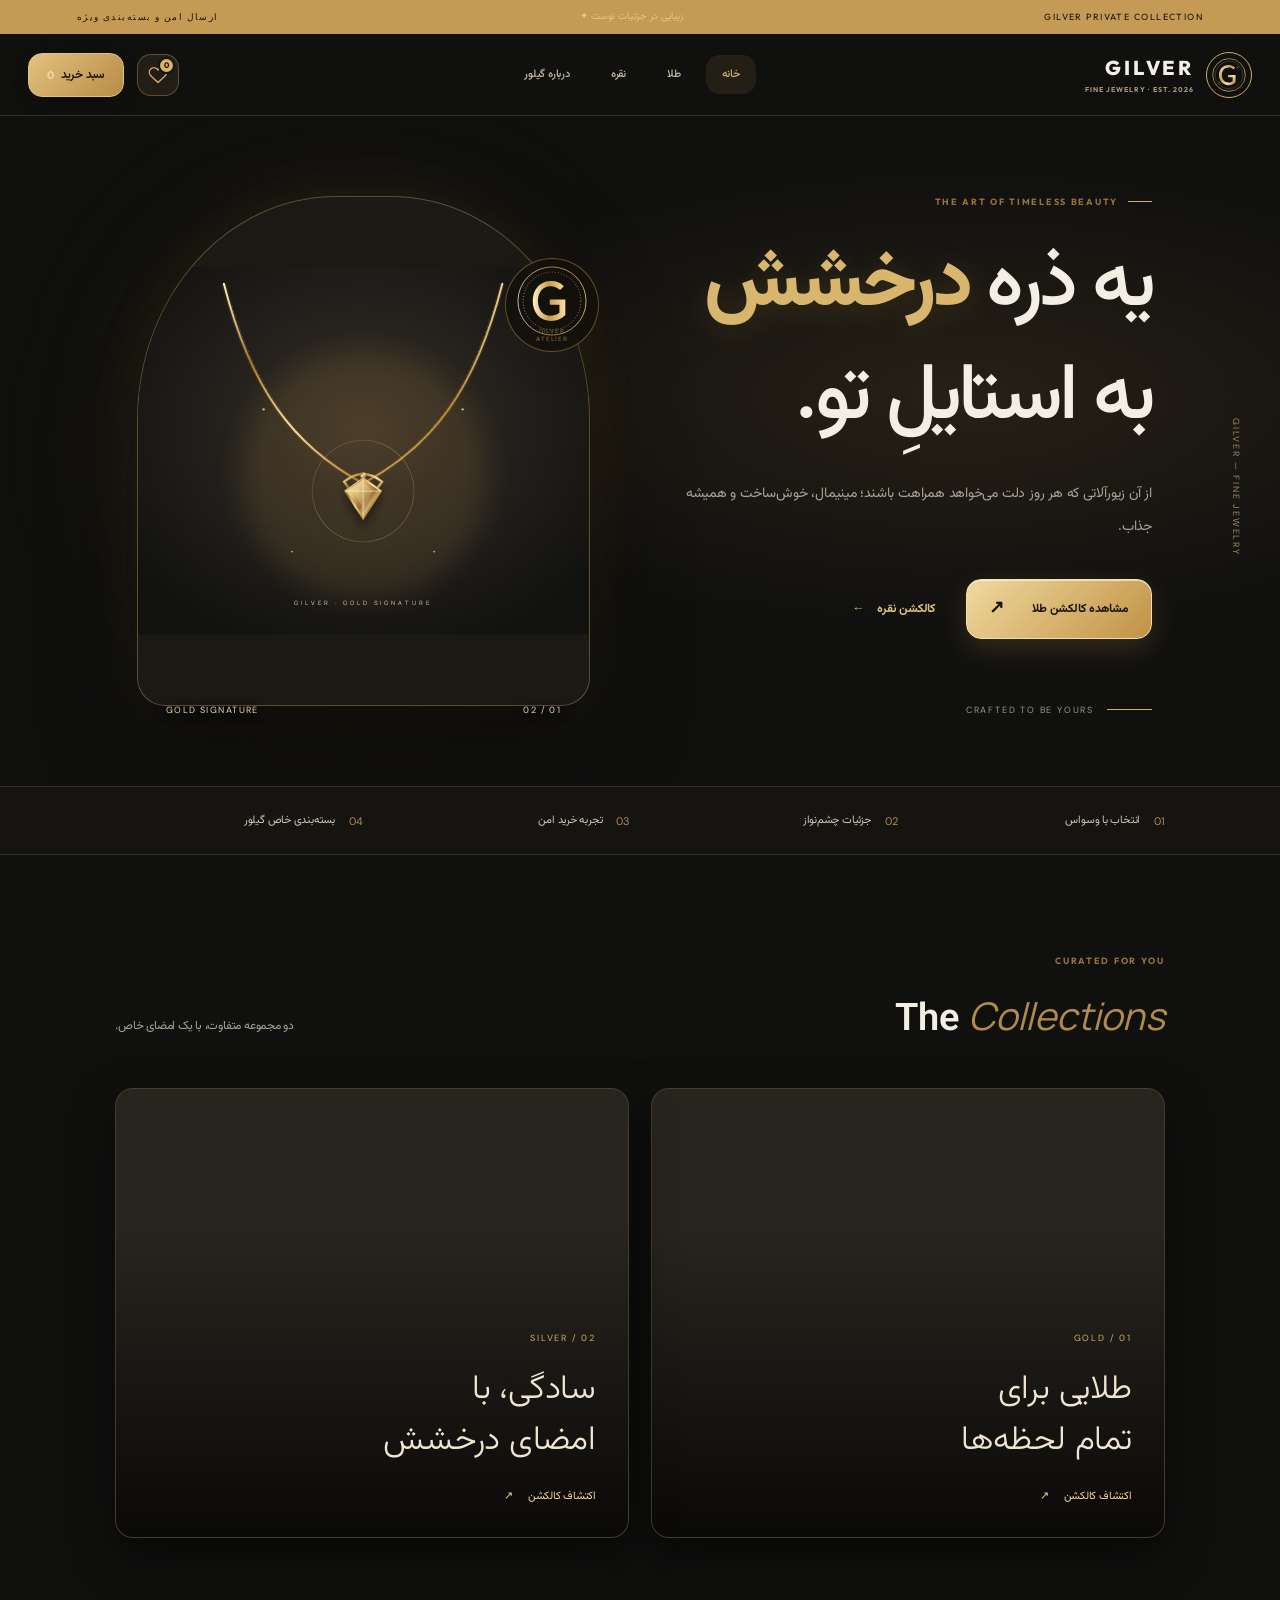
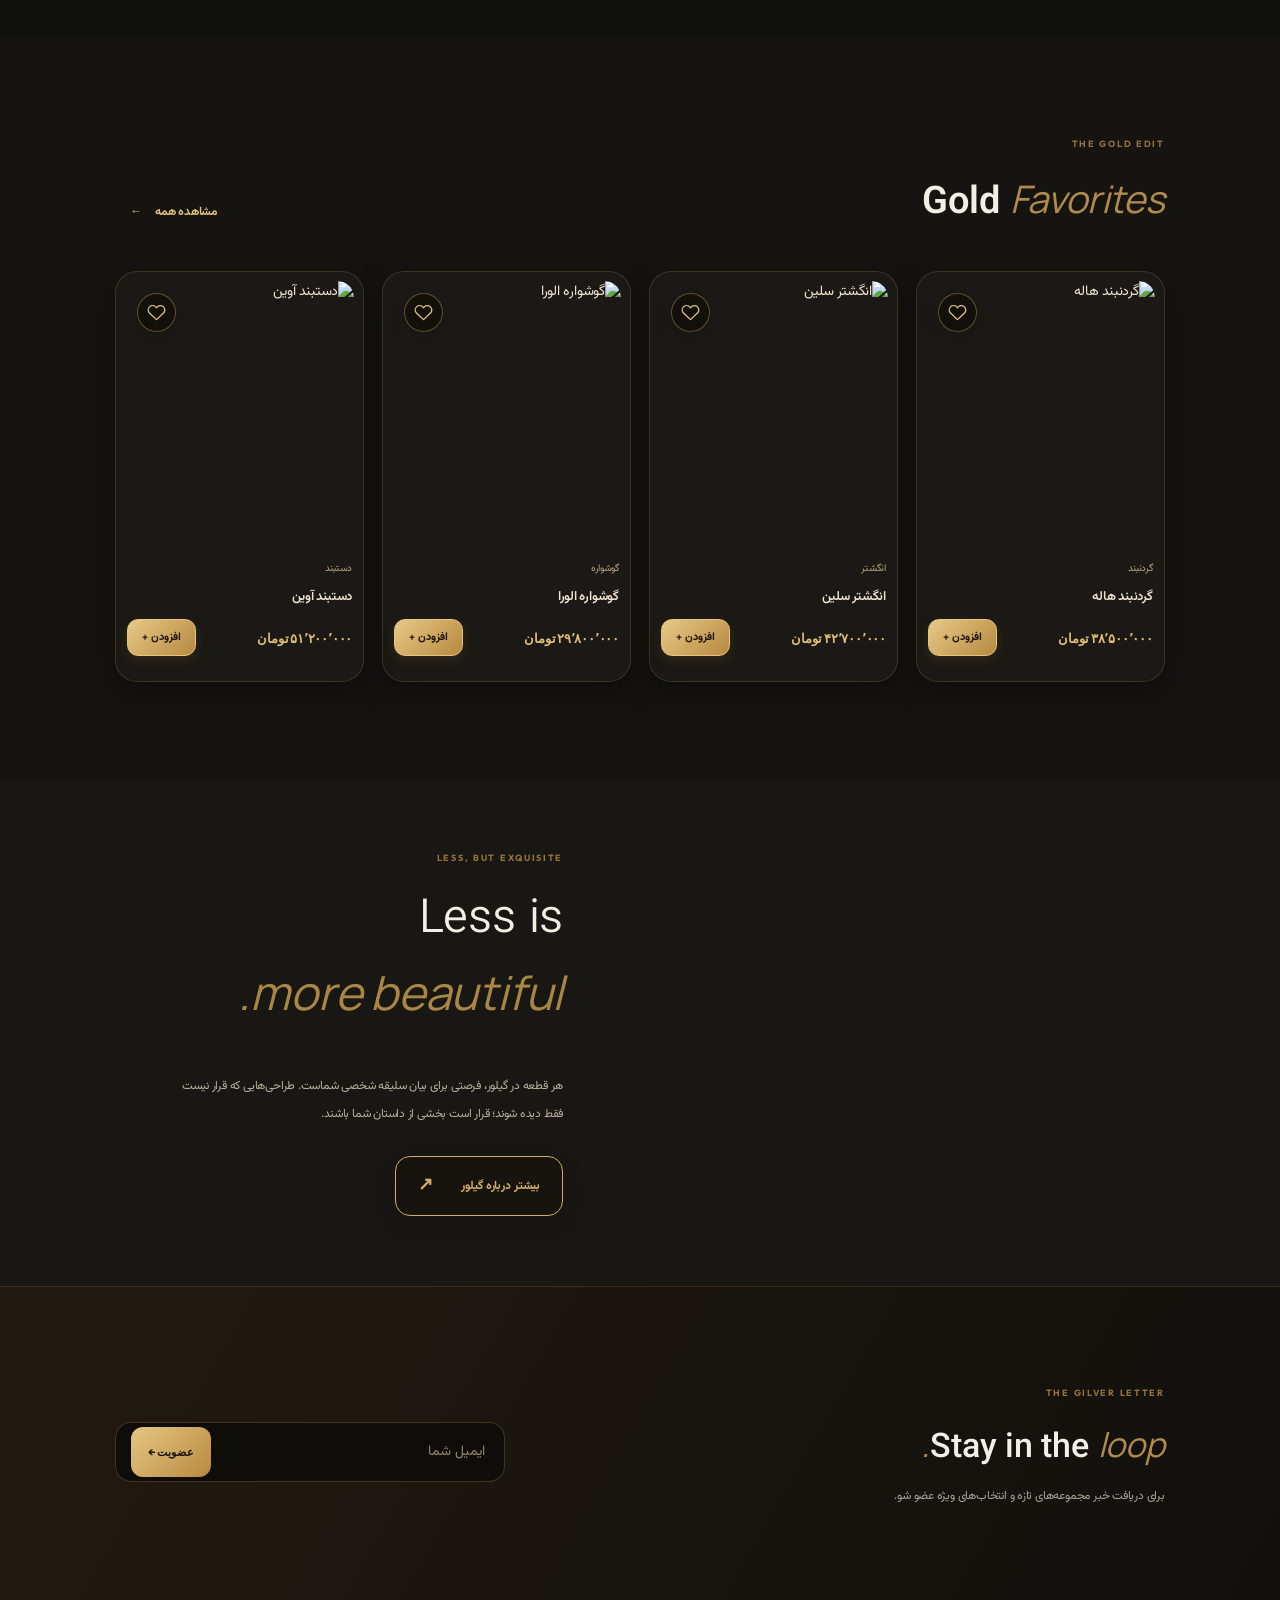
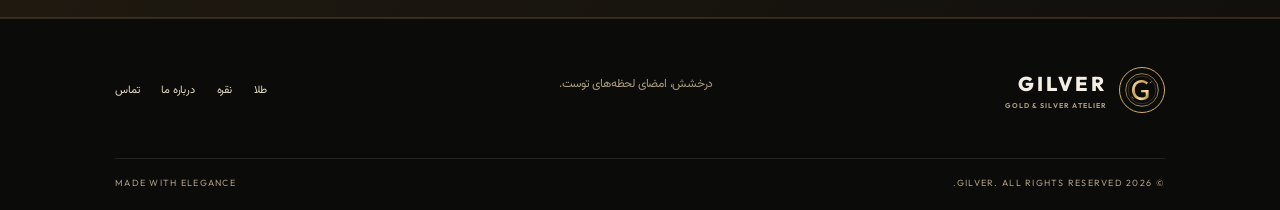
==== commit 3f1ab327: "Connect storefront header to Supabase account session" ====
--- a/index.html
+++ b/index.html
@@ -35,4 +35,4 @@
 <section class="section featured-section"><div class="section-heading reveal"><div><p class="eyebrow">THE GOLD EDIT</p><h2>Gold <em>Favorites</em></h2></div><a class="text-link" href="gold.html" >مشاهده همه <span>←</span></a></div><div class="product-grid" data-featured-products></div></section>
 <section class="editorial"><div class="editorial-image"></div><div class="editorial-copy reveal"><p class="eyebrow">LESS, BUT EXQUISITE</p><h2>Less is<br><em>more beautiful.</em></h2><p>هر قطعه در گیلور، فرصتی برای بیان سلیقه شخصی شماست. طراحی‌هایی که قرار نیست فقط دیده شوند؛ قرار است بخشی از داستان شما باشند.</p><a class="button button-outline" href="about.html">بیشتر درباره گیلور <span>↗</span></a></div></section>
 <section class="newsletter section"><div><p class="eyebrow">THE GILVER LETTER</p><h2>Stay in the <em>loop.</em></h2><p>برای دریافت خبر مجموعه‌های تازه و انتخاب‌های ویژه عضو شو.</p></div><form class="newsletter-form"><input type="email" placeholder="ایمیل شما" aria-label="ایمیل شما" required><button type="submit">عضویت <span>←</span></button></form></section>
-</main><footer class="site-footer"><div class="footer-main"><a class="brand footer-brand" href="index.html"><span class="brand-mark" aria-label="Gilver emblem"><svg viewBox="0 0 64 64" role="img" aria-hidden="true"><defs><linearGradient id="g-metal" x1="0" y1="0" x2="1" y2="1"><stop offset="0" stop-color="#fff0c6"/><stop offset=".42" stop-color="#c99b4c"/><stop offset=".72" stop-color="#f8df9f"/><stop offset="1" stop-color="#8e6529"/></linearGradient></defs><circle cx="32" cy="32" r="29" fill="none" stroke="url(#g-metal)" stroke-width="1.15"/><circle cx="32" cy="32" r="24.5" fill="none" stroke="url(#g-metal)" stroke-width=".45" opacity=".8"/><path d="M42.7 18.7c-3.1-3.1-7-4.6-11.4-4.6-10 0-17.1 7.5-17.1 18s7.1 18 17.1 18c5.2 0 9.4-1.7 12.5-5.1V31.8H30.4v4.4h8.2v6.8c-2 1.6-4.4 2.4-7.2 2.4-7.1 0-12.1-5.4-12.1-13.3s5-13.4 12.1-13.4c3.2 0 6.1 1.1 8.5 3.4z" fill="url(#g-metal)"/><path d="M46 19.5l2.2-2.2M14 44.5l2.2 2.2" stroke="#f7e2b2" stroke-width="1" stroke-linecap="round"/></svg></span><span>GILVER<small>GOLD & SILVER ATELIER</small></span></a><p>درخشش، امضای لحظه‌های توست.</p><div class="footer-links"><a href="gold.html">طلا</a><a href="silver.html">نقره</a><a href="about.html">درباره ما</a><a href="contact.html">تماس</a></div></div><div class="footer-bottom"><span>© 2026 GILVER. ALL RIGHTS RESERVED.</span><span>MADE WITH ELEGANCE</span></div></footer><div class="toast" role="status" aria-live="polite"></div></body></html>+</main><footer class="site-footer"><div class="footer-main"><a class="brand footer-brand" href="index.html"><span class="brand-mark" aria-label="Gilver emblem"><svg viewBox="0 0 64 64" role="img" aria-hidden="true"><defs><linearGradient id="g-metal" x1="0" y1="0" x2="1" y2="1"><stop offset="0" stop-color="#fff0c6"/><stop offset=".42" stop-color="#c99b4c"/><stop offset=".72" stop-color="#f8df9f"/><stop offset="1" stop-color="#8e6529"/></linearGradient></defs><circle cx="32" cy="32" r="29" fill="none" stroke="url(#g-metal)" stroke-width="1.15"/><circle cx="32" cy="32" r="24.5" fill="none" stroke="url(#g-metal)" stroke-width=".45" opacity=".8"/><path d="M42.7 18.7c-3.1-3.1-7-4.6-11.4-4.6-10 0-17.1 7.5-17.1 18s7.1 18 17.1 18c5.2 0 9.4-1.7 12.5-5.1V31.8H30.4v4.4h8.2v6.8c-2 1.6-4.4 2.4-7.2 2.4-7.1 0-12.1-5.4-12.1-13.3s5-13.4 12.1-13.4c3.2 0 6.1 1.1 8.5 3.4z" fill="url(#g-metal)"/><path d="M46 19.5l2.2-2.2M14 44.5l2.2 2.2" stroke="#f7e2b2" stroke-width="1" stroke-linecap="round"/></svg></span><span>GILVER<small>GOLD & SILVER ATELIER</small></span></a><p>درخشش، امضای لحظه‌های توست.</p><div class="footer-links"><a href="gold.html">طلا</a><a href="silver.html">نقره</a><a href="about.html">درباره ما</a><a href="contact.html">تماس</a></div></div><div class="footer-bottom"><span>© 2026 GILVER. ALL RIGHTS RESERVED.</span><span>MADE WITH ELEGANCE</span></div></footer><div class="toast" role="status" aria-live="polite"></div><script type="module" src="assets/js/supabase.js"></script></body></html>
--- a/assets/css/style.css
+++ b/assets/css/style.css
@@ -316,3 +316,119 @@
 .site-footer{background:#0b0b0a!important}
 .toast{background:#d2ad68!important;color:#17130c!important}
 @media(max-width:680px){.main-nav{background:#151411!important;border-color:rgba(210,173,104,.2)!important}}
+
+
+/* Wishlist page — bespoke black & gold redesign */
+.wishlist-page{background:#0e0e0c;color:#f3ecdf;font-family:'Estedad','Vazirmatn',sans-serif}
+.wishlist-header{height:78px;margin:0;width:100%;padding:0 6.5%;border:0;border-bottom:1px solid rgba(205,166,94,.22);border-radius:0;background:rgba(14,14,12,.96);box-shadow:0 8px 28px rgba(0,0,0,.22);backdrop-filter:blur(22px)}
+.wishlist-page .brand{gap:12px;color:#f4ead6;font-family:'Estedad','Vazirmatn',sans-serif;letter-spacing:0;font-weight:800}
+.wishlist-page .brand-mark{width:43px;height:43px;border:0;border-radius:50%;background:transparent;box-shadow:none}
+.wishlist-page .brand-mark svg{width:100%;height:100%}
+.wishlist-page .brand-word{font-size:19px;line-height:1.1}
+.wishlist-page .brand-word small{font:500 9px 'Estedad','Vazirmatn',sans-serif;letter-spacing:0;color:#a9946d;margin-top:6px}
+.wishlist-page .main-nav{gap:8px;color:#c8bdab;font-family:'Estedad','Vazirmatn',sans-serif;font-size:12px}
+.wishlist-page .main-nav a{padding:10px 14px;border-radius:12px}
+.wishlist-page .main-nav a:hover,.wishlist-page .main-nav a.active{background:rgba(202,162,91,.1);color:#e1c17f}
+.wishlist-page .header-actions{gap:12px;font-family:'Estedad','Vazirmatn',sans-serif}
+.wishlist-page .icon-link{width:42px;height:42px;border:1px solid rgba(202,162,91,.3);border-radius:14px;background:#1a1813;color:#d7b36c}
+.wishlist-page .icon-link svg{width:18px;height:18px;fill:none;stroke:currentColor;stroke-width:1.7}
+.wishlist-page .bag-link{border:1px solid rgba(202,162,91,.55);border-radius:14px;background:linear-gradient(135deg,#d9ba7a,#a97b39);color:#17130c;padding:12px 18px;font-family:'Estedad','Vazirmatn',sans-serif;font-weight:700}
+.wishlist-main{min-height:70vh}
+.wishlist-hero{position:relative;overflow:hidden;padding:76px 8% 40px;background:radial-gradient(ellipse at 78% 35%,rgba(183,135,57,.16),transparent 34%),radial-gradient(ellipse at 15% 0%,rgba(255,255,255,.035),transparent 35%),linear-gradient(135deg,#17150f,#10100e 65%);border-bottom:1px solid rgba(202,162,91,.2)}
+.wishlist-hero:after{content:"";position:absolute;inset:18px 5%;border:1px solid rgba(202,162,91,.08);border-radius:22px;pointer-events:none}
+.wishlist-hero-inner{max-width:1180px;margin:auto;position:relative;z-index:1}
+.wishlist-kicker,.wishlist-overline{display:flex;align-items:center;gap:10px;color:#c69b55;font-size:11px;font-weight:600}
+.wishlist-kicker span{width:27px;height:1px;background:#c69b55}
+.wishlist-title-row{display:flex;justify-content:space-between;align-items:center;gap:30px;margin:27px 0 26px}
+.wishlist-title-row h1{font-family:'Estedad','Vazirmatn',sans-serif;font-size:clamp(34px,5vw,58px);font-weight:700;line-height:1.45;letter-spacing:-.04em;color:#f4ecdf;margin:0 0 10px}
+.wishlist-title-row p{font-family:'Estedad','Vazirmatn',sans-serif;font-size:14px;line-height:2;color:#b6aa94;margin:0}
+.wishlist-heart-art{width:126px;height:126px;flex:0 0 126px;border:1px solid rgba(202,162,91,.22);border-radius:36px;display:grid;place-items:center;background:linear-gradient(145deg,rgba(202,162,91,.11),rgba(255,255,255,.015));box-shadow:inset 0 1px rgba(255,255,255,.06),0 18px 45px rgba(0,0,0,.2);transform:rotate(3deg)}
+.wishlist-heart-art svg{width:76px;height:76px;filter:drop-shadow(0 5px 12px rgba(191,145,66,.2))}
+.wishlist-meta{display:flex;align-items:center;gap:12px;color:#887d6b;font-size:11px}
+.wishlist-meta-dot{width:6px;height:6px;border-radius:50%;background:#cba45e;box-shadow:0 0 12px #cba45e}
+.wishlist-meta-line{height:1px;width:55px;background:rgba(202,162,91,.3)}
+.wishlist-meta a{color:#d7b36c;font-weight:600}
+.wishlist-meta a b{font-size:16px;margin-right:5px}
+.wishlist-content{max-width:1280px;margin:0 auto;padding:58px 7% 100px}
+.wishlist-section-head{display:flex;justify-content:space-between;align-items:end;margin-bottom:28px;padding-bottom:18px;border-bottom:1px solid rgba(202,162,91,.16)}
+.wishlist-overline{font-size:10px;margin-bottom:10px}
+.wishlist-section-head h2{font-family:'Estedad','Vazirmatn',sans-serif;font-size:23px;font-weight:600;color:#eee5d5;margin:0}
+.wishlist-count-label{color:#988d7b;font-size:11px}
+.wishlist-count-label b{color:#d8b66f;font:700 15px 'Manrope',sans-serif;margin-left:5px}
+.wishlist-grid{grid-template-columns:repeat(3,minmax(0,1fr));gap:22px}
+.wishlist-grid .product-card{background:#171612;border:1px solid rgba(202,162,91,.16);border-radius:20px;padding:10px;overflow:hidden;box-shadow:0 12px 30px rgba(0,0,0,.16);transition:transform .3s,border-color .3s,box-shadow .3s}
+.wishlist-grid .product-card:hover{transform:translateY(-6px);border-color:rgba(202,162,91,.5);box-shadow:0 20px 38px rgba(0,0,0,.28)}
+.wishlist-grid .product-image-wrap{height:290px;border-radius:14px;background:#211e17}
+.wishlist-grid .product-image{border-radius:14px}
+.wishlist-grid .product-wish{width:39px;height:39px;top:12px;left:12px;background:rgba(17,15,11,.86);border:1px solid rgba(202,162,91,.3);color:#e0bd75;display:grid;place-items:center}
+.wishlist-grid .product-wish svg{width:19px;height:19px}
+.wishlist-grid .product-info{padding:16px 8px 8px}
+.wishlist-grid .product-category{color:#b69a67;font-size:10px}
+.wishlist-grid .product-title{color:#f2eadc;font-family:'Estedad','Vazirmatn',sans-serif;font-size:14px;font-weight:600}
+.wishlist-grid .product-price{color:#e0bd75;font-family:'Estedad','Vazirmatn',sans-serif;font-weight:700;font-size:13px}
+.wishlist-grid .add-cart{border:1px solid rgba(202,162,91,.45);border-radius:10px;color:#e2c17d;padding:9px 13px;font-family:'Estedad','Vazirmatn',sans-serif;font-size:11px}
+.wishlist-grid .add-cart:hover{background:#c69b55;color:#17130c}
+.wishlist-grid .empty-state{grid-column:1/-1;padding:55px 25px 65px;border:1px dashed rgba(202,162,91,.28);border-radius:22px;background:linear-gradient(145deg,rgba(202,162,91,.06),rgba(255,255,255,.012));color:#b7aa94}
+.wishlist-grid .empty-state:before{content:"♡";display:grid;place-items:center;width:66px;height:66px;margin:0 auto 20px;border:1px solid rgba(202,162,91,.35);border-radius:22px;color:#d8b66f;font:34px 'Manrope',sans-serif}
+.wishlist-grid .empty-state h2{font-family:'Estedad','Vazirmatn',sans-serif;font-size:23px;font-weight:600;color:#f0e5d2;margin-bottom:9px}
+.wishlist-grid .empty-state p{font-size:13px;color:#a99c86;line-height:2}
+.wishlist-grid .empty-state .button{border-radius:12px;background:linear-gradient(135deg,#e0c486,#b58a45);font-family:'Estedad','Vazirmatn',sans-serif}
+.wishlist-footer{padding:28px 8% 20px;background:#0a0a09}
+.wishlist-footer .footer-bottom{font-family:'Estedad','Vazirmatn',sans-serif;letter-spacing:0;color:#8d826f}
+.wishlist-footer .footer-bottom a{color:#d7b36c}
+@media(max-width:900px){.wishlist-grid{grid-template-columns:repeat(2,minmax(0,1fr))}}
+@media(max-width:680px){
+.wishlist-header{height:70px;padding:0 4%}
+.wishlist-page .brand-word{font-size:16px}
+.wishlist-page .brand-mark{width:36px;height:36px}
+.wishlist-page .main-nav{top:69px;right:4%;left:4%;margin:0;border:1px solid rgba(202,162,91,.25);border-radius:0 0 18px 18px;background:rgba(18,17,14,.98);box-shadow:0 15px 30px #0008}
+.wishlist-page .main-nav a{color:#e4d8c3}
+.wishlist-page .header-actions{gap:7px;margin-right:auto;margin-left:7px}
+.wishlist-page .icon-link{width:36px;height:36px}
+.wishlist-page .bag-link{font-size:10px;padding:9px 10px}
+.wishlist-hero{padding:54px 7% 30px}
+.wishlist-hero:after{inset:10px 3%;border-radius:16px}
+.wishlist-title-row{margin:22px 0;gap:10px}
+.wishlist-title-row h1{font-size:34px}
+.wishlist-title-row p{font-size:12px;max-width:280px}
+.wishlist-heart-art{width:76px;height:76px;flex-basis:76px;border-radius:23px}
+.wishlist-heart-art svg{width:48px;height:48px}
+.wishlist-meta{font-size:10px;gap:8px;flex-wrap:wrap}
+.wishlist-meta-line{width:22px}
+.wishlist-content{padding:40px 5% 65px}
+.wishlist-section-head h2{font-size:19px}
+.wishlist-grid{gap:12px}
+.wishlist-grid .product-image-wrap{height:205px}
+.wishlist-grid .product-info{padding:12px 5px 6px}
+.wishlist-grid .product-title{font-size:12px}
+.wishlist-grid .product-price{font-size:11px}
+.wishlist-grid .add-cart{font-size:9px;padding:7px 8px}
+}
+@media(max-width:390px){.wishlist-title-row h1{font-size:29px}.wishlist-heart-art{display:none}.wishlist-grid .product-image-wrap{height:170px}}
+
+
+/* Final wishlist polish: restrained emblem and English wordmark */
+.wishlist-page .brand{direction:ltr;gap:11px}
+.wishlist-page .brand-word{font-family:'Manrope','Outfit',sans-serif;font-size:21px;font-weight:800;letter-spacing:.14em;color:#f3ead9}
+.wishlist-page .brand-word small{font-family:'Manrope',sans-serif;font-size:7px;font-weight:700;letter-spacing:.19em;color:#b9975b;margin-top:5px}
+.wishlist-page .brand-mark{width:42px;height:42px;flex:0 0 42px}
+.wishlist-page .brand-mark svg{display:block}
+.wishlist-heart-art{width:82px;height:82px;flex-basis:82px;border-radius:25px;transform:none;background:linear-gradient(145deg,rgba(202,162,91,.075),rgba(255,255,255,.008));box-shadow:inset 0 1px rgba(255,255,255,.045),0 12px 28px rgba(0,0,0,.16)}
+.wishlist-heart-art svg{width:43px;height:43px;filter:drop-shadow(0 3px 7px rgba(191,145,66,.16))}
+.wishlist-title-row{margin:23px 0 21px}
+.wishlist-title-row h1{font-size:clamp(32px,4.2vw,50px);letter-spacing:-.025em}
+.wishlist-title-row p{max-width:560px}
+.wishlist-hero{padding-top:62px;padding-bottom:34px}
+.wishlist-hero:after{inset:14px 5%;border-radius:20px}
+.wishlist-kicker{letter-spacing:.01em}
+.wishlist-meta{padding-top:2px}
+@media(max-width:680px){
+.wishlist-page .brand-word{font-size:17px;letter-spacing:.12em}
+.wishlist-page .brand-word small{font-size:6px}
+.wishlist-page .brand-mark{width:36px;height:36px;flex-basis:36px}
+.wishlist-heart-art{width:62px;height:62px;flex-basis:62px;border-radius:19px}
+.wishlist-heart-art svg{width:33px;height:33px}
+.wishlist-hero{padding-top:44px;padding-bottom:27px}
+.wishlist-title-row{margin:18px 0}
+.wishlist-title-row h1{font-size:31px}
+}
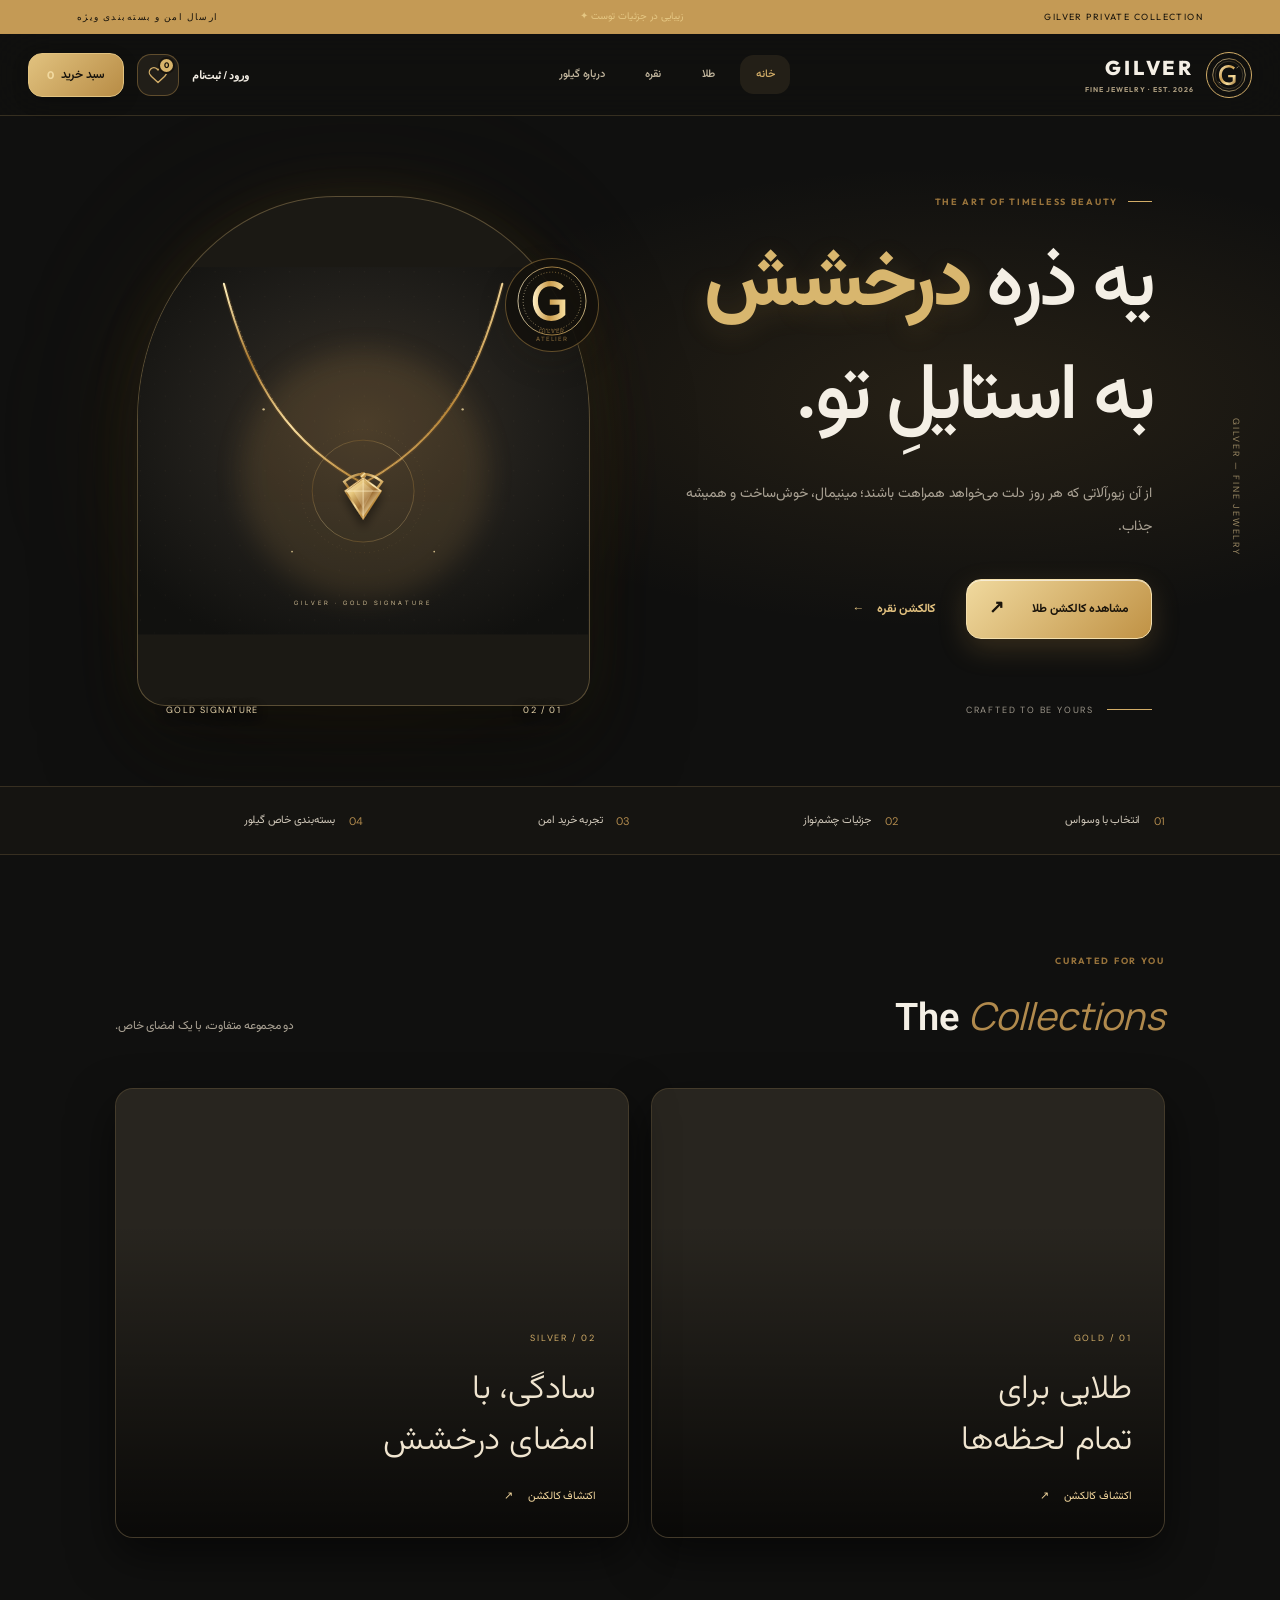
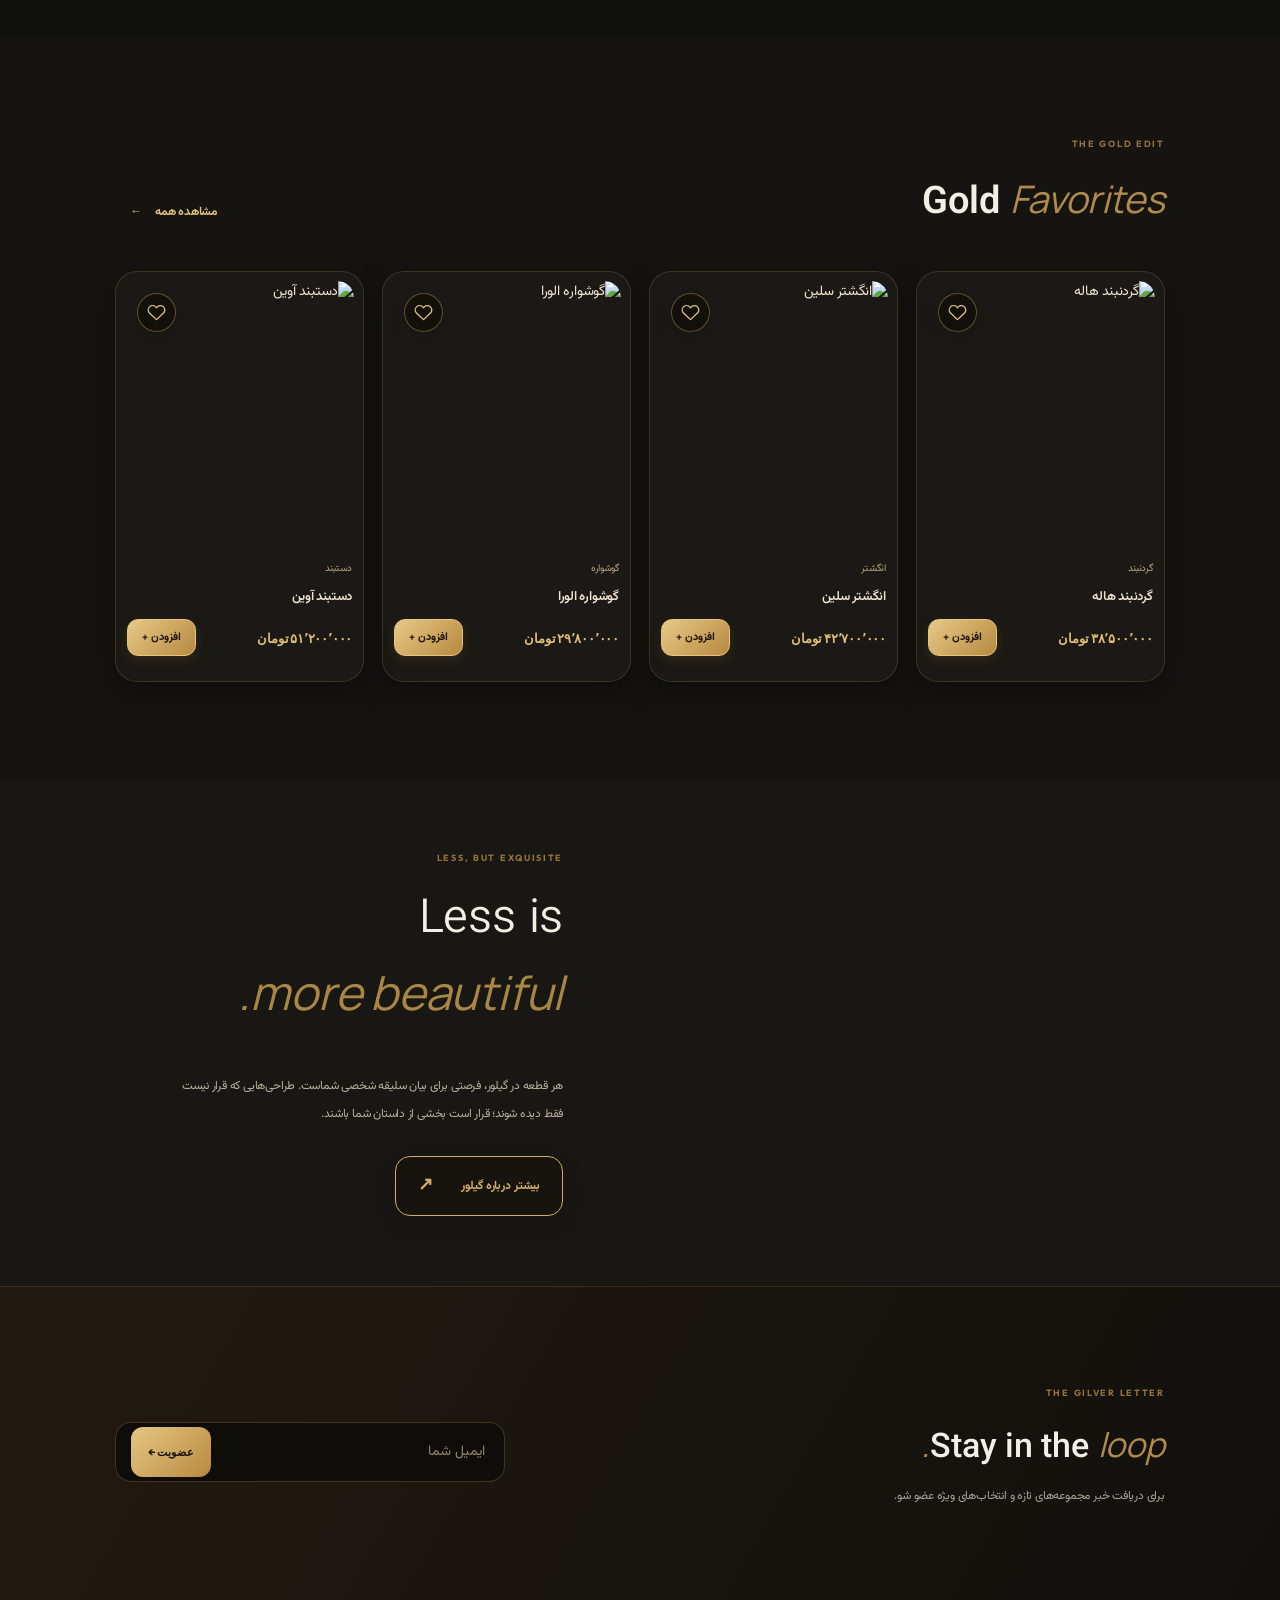
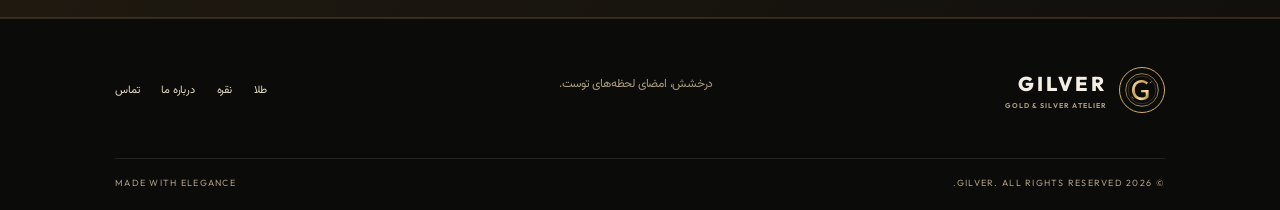
==== commit 13ad54f8: "Add visible login and signup link to site header" ====
--- a/index.html
+++ b/index.html
@@ -3,7 +3,7 @@
 <head><meta charset="UTF-8"><meta name="viewport" content="width=device-width, initial-scale=1.0"><meta name="theme-color" content="#10100f"><title>گیلور | زیورآلات طلا و نقره</title><link rel="preconnect" href="https://fonts.googleapis.com"><link rel="preconnect" href="https://fonts.gstatic.com" crossorigin><link href="https://fonts.googleapis.com/css2?family=DM+Sans:wght@400;500;600;700&family=Manrope:wght@400;500;600;700;800&family=Outfit:wght@400;500;600;700;800&family=Vazirmatn:wght@300;400;500;600;700;800&family=Estedad:wght@300;400;500;600;700;800&display=swap" rel="stylesheet"><link rel="stylesheet" href="assets/css/style.css"><script defer src="assets/js/app.js"></script></head>
 <body class="home-page">
 <div class="announcement"><span>GILVER PRIVATE COLLECTION</span><span>زیبایی در جزئیات توست ✦</span><span>ارسال امن و بسته‌بندی ویژه</span></div>
-<header class="site-header"><a class="brand" href="index.html"><span class="brand-mark" aria-label="Gilver emblem"><svg viewBox="0 0 64 64" role="img" aria-hidden="true"><defs><linearGradient id="g-metal" x1="0" y1="0" x2="1" y2="1"><stop offset="0" stop-color="#fff0c6"/><stop offset=".42" stop-color="#c99b4c"/><stop offset=".72" stop-color="#f8df9f"/><stop offset="1" stop-color="#8e6529"/></linearGradient></defs><circle cx="32" cy="32" r="29" fill="none" stroke="url(#g-metal)" stroke-width="1.15"/><circle cx="32" cy="32" r="24.5" fill="none" stroke="url(#g-metal)" stroke-width=".45" opacity=".8"/><path d="M42.7 18.7c-3.1-3.1-7-4.6-11.4-4.6-10 0-17.1 7.5-17.1 18s7.1 18 17.1 18c5.2 0 9.4-1.7 12.5-5.1V31.8H30.4v4.4h8.2v6.8c-2 1.6-4.4 2.4-7.2 2.4-7.1 0-12.1-5.4-12.1-13.3s5-13.4 12.1-13.4c3.2 0 6.1 1.1 8.5 3.4z" fill="url(#g-metal)"/><path d="M46 19.5l2.2-2.2M14 44.5l2.2 2.2" stroke="#f7e2b2" stroke-width="1" stroke-linecap="round"/></svg></span><span>GILVER<small>FINE JEWELRY · EST. 2026</small></span></a><button class="menu-toggle" aria-label="باز کردن منو" aria-expanded="false"><i></i><i></i></button><nav class="main-nav"><a class="active" href="index.html">خانه</a><a  href="gold.html">طلا</a><a  href="silver.html">نقره</a><a  href="about.html">درباره گیلور</a></nav><div class="header-actions"><a class="icon-link wishlist-link" href="wishlist.html" aria-label="علاقه‌مندی‌ها" title="علاقه‌مندی‌ها"><svg viewBox="0 0 24 24" aria-hidden="true" focusable="false"><path d="M20.8 4.9a5.5 5.5 0 0 0-7.8 0L12 5.9l-1-1a5.5 5.5 0 0 0-7.8 7.8l1 1L12 21l7.8-7.3 1-1a5.5 5.5 0 0 0 0-7.8Z"/></svg><span class="count wishlist-count" data-wishlist-count>0</span></a><a class="bag-link" href="cart.html" aria-label="سبد خرید">سبد خرید <span class="count" data-cart-count>0</span></a></div></header>
+<header class="site-header"><a class="brand" href="index.html"><span class="brand-mark" aria-label="Gilver emblem"><svg viewBox="0 0 64 64" role="img" aria-hidden="true"><defs><linearGradient id="g-metal" x1="0" y1="0" x2="1" y2="1"><stop offset="0" stop-color="#fff0c6"/><stop offset=".42" stop-color="#c99b4c"/><stop offset=".72" stop-color="#f8df9f"/><stop offset="1" stop-color="#8e6529"/></linearGradient></defs><circle cx="32" cy="32" r="29" fill="none" stroke="url(#g-metal)" stroke-width="1.15"/><circle cx="32" cy="32" r="24.5" fill="none" stroke="url(#g-metal)" stroke-width=".45" opacity=".8"/><path d="M42.7 18.7c-3.1-3.1-7-4.6-11.4-4.6-10 0-17.1 7.5-17.1 18s7.1 18 17.1 18c5.2 0 9.4-1.7 12.5-5.1V31.8H30.4v4.4h8.2v6.8c-2 1.6-4.4 2.4-7.2 2.4-7.1 0-12.1-5.4-12.1-13.3s5-13.4 12.1-13.4c3.2 0 6.1 1.1 8.5 3.4z" fill="url(#g-metal)"/><path d="M46 19.5l2.2-2.2M14 44.5l2.2 2.2" stroke="#f7e2b2" stroke-width="1" stroke-linecap="round"/></svg></span><span>GILVER<small>FINE JEWELRY · EST. 2026</small></span></a><button class="menu-toggle" aria-label="باز کردن منو" aria-expanded="false"><i></i><i></i></button><nav class="main-nav"><a class="active" href="index.html">خانه</a><a  href="gold.html">طلا</a><a  href="silver.html">نقره</a><a  href="about.html">درباره گیلور</a></nav><div class="header-actions"><a class="auth-link" href="login.html">ورود / ثبت‌نام</a><a class="icon-link wishlist-link" href="wishlist.html" aria-label="علاقه‌مندی‌ها" title="علاقه‌مندی‌ها"><svg viewBox="0 0 24 24" aria-hidden="true" focusable="false"><path d="M20.8 4.9a5.5 5.5 0 0 0-7.8 0L12 5.9l-1-1a5.5 5.5 0 0 0-7.8 7.8l1 1L12 21l7.8-7.3 1-1a5.5 5.5 0 0 0 0-7.8Z"/></svg><span class="count wishlist-count" data-wishlist-count>0</span></a><a class="bag-link" href="cart.html" aria-label="سبد خرید">سبد خرید <span class="count" data-cart-count>0</span></a></div></header>
 <main>
 <section class="hero"><div class="hero-copy reveal"><p class="eyebrow"><span></span> THE ART OF TIMELESS BEAUTY</p><h1>یه ذره <em>درخشش</em><br>به استایلِ تو.</h1><p class="hero-lead">از آن زیورآلاتی که هر روز دلت می‌خواهد همراهت باشند؛ مینیمال، خوش‌ساخت و همیشه جذاب.</p><div class="hero-actions"><a class="button button-gold" href="gold.html" >مشاهده کالکشن طلا <span>↗</span></a><a class="text-link" href="silver.html" >کالکشن نقره <span>←</span></a></div><div class="hero-note"><span class="note-line"></span><span>CRAFTED TO BE YOURS</span></div></div><div class="hero-art"><div class="hero-glow"></div><div class="hero-image hero-image-art"><svg class="hero-jewel-svg" viewBox="0 0 760 620" role="img" aria-label="گردنبند طلای ظریف با آویز سنگ قیمتی">
 <defs>
